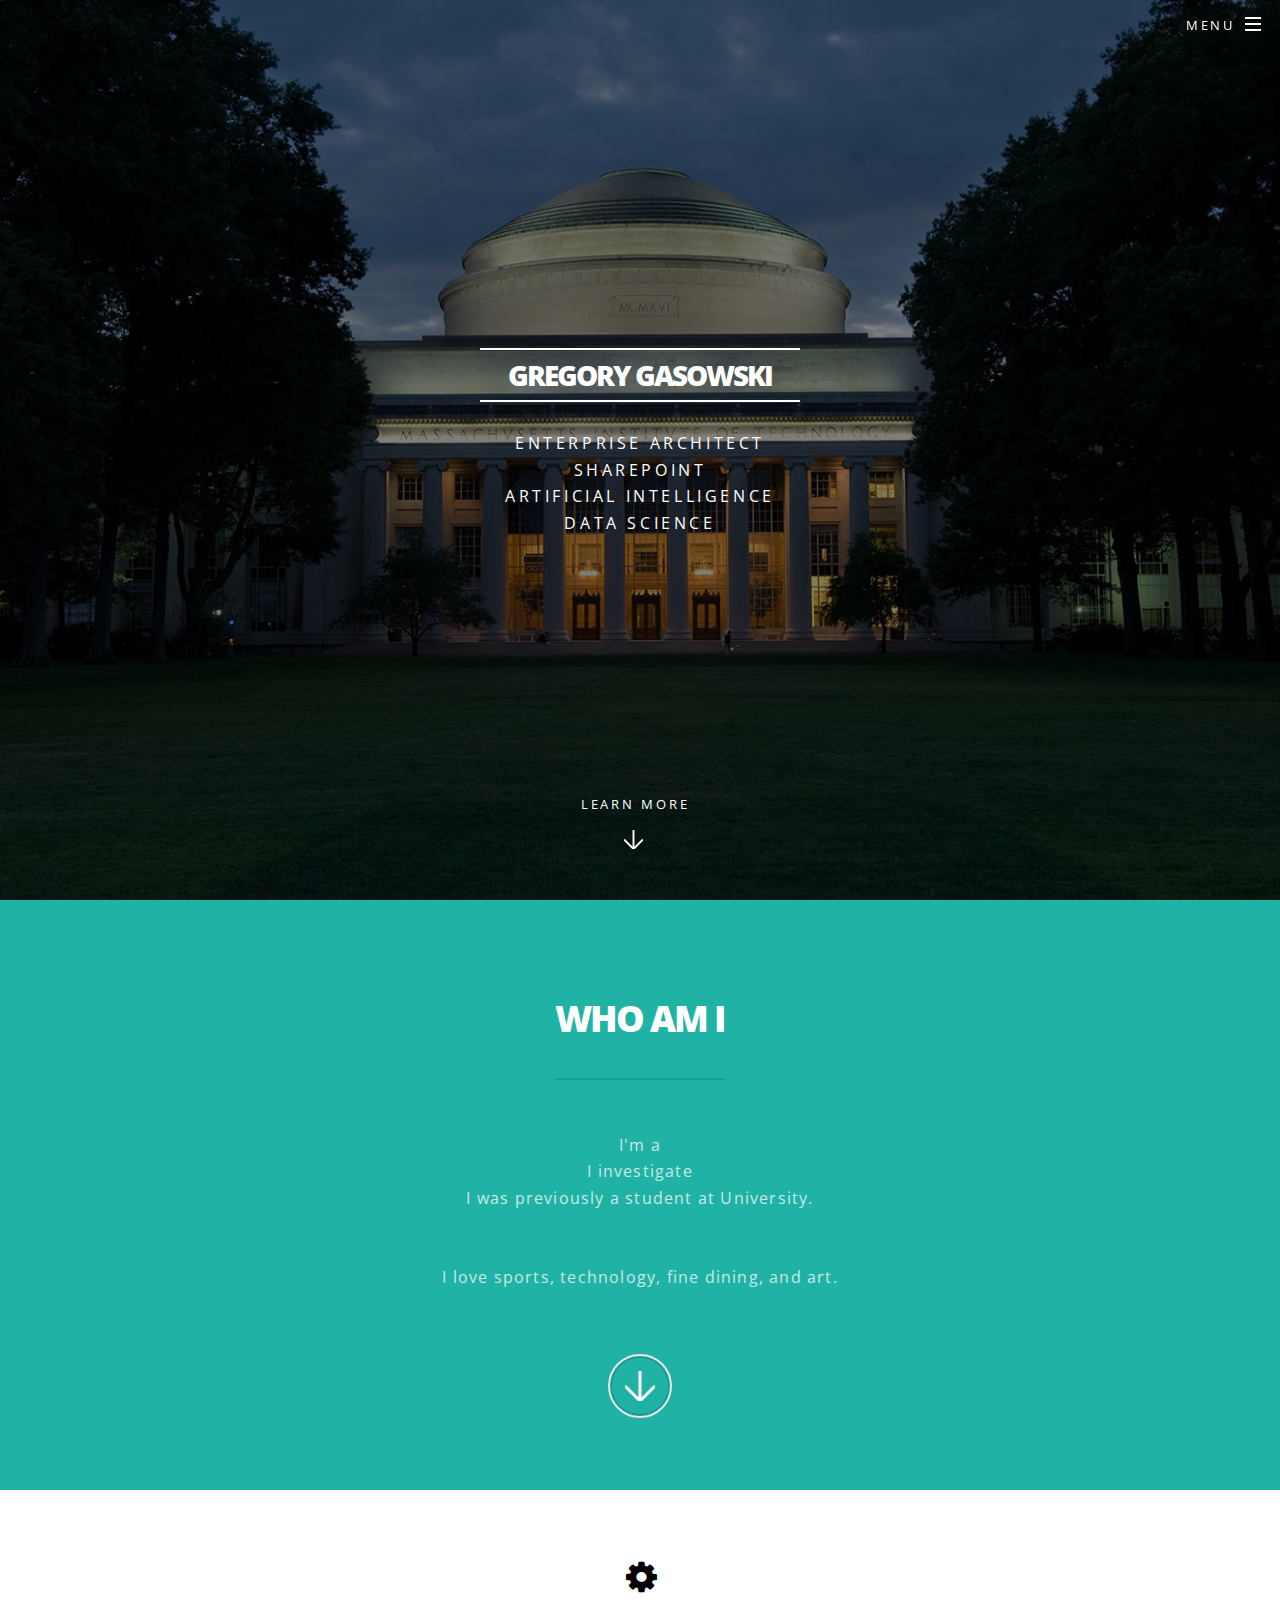
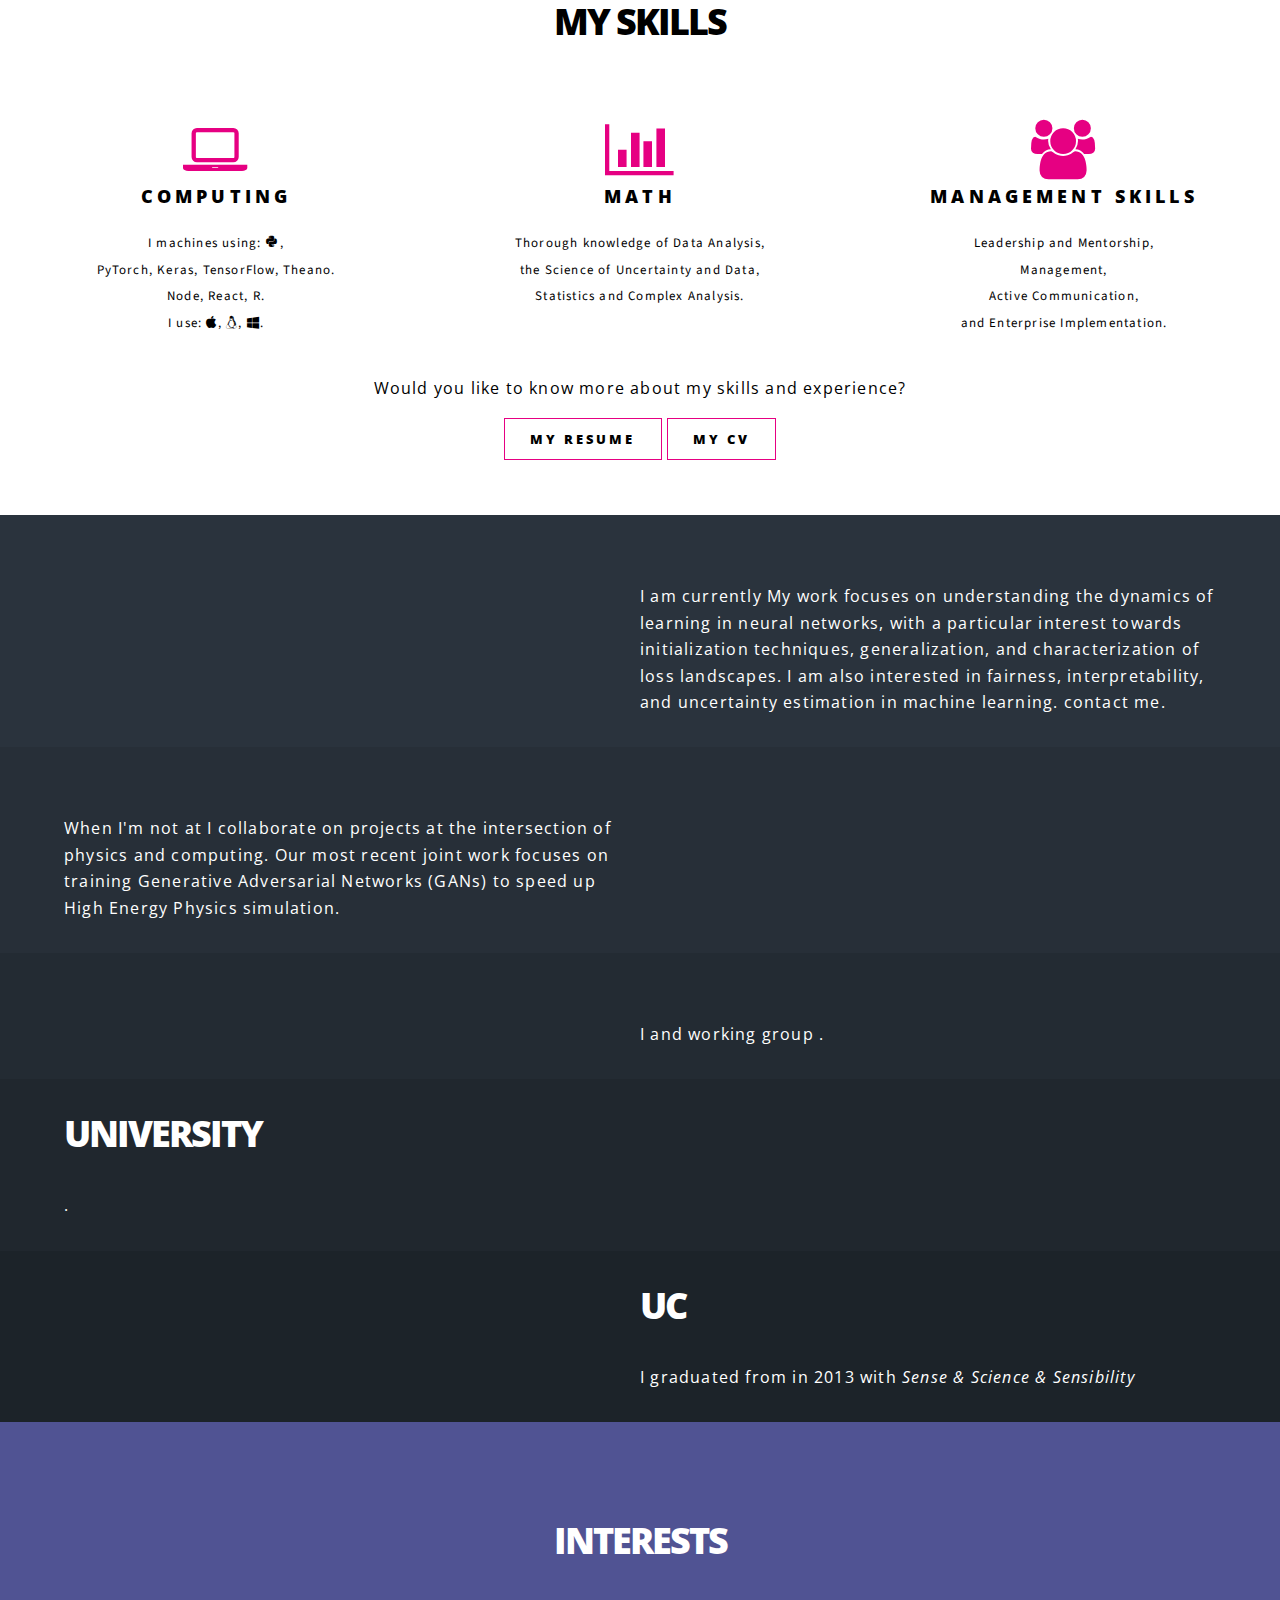
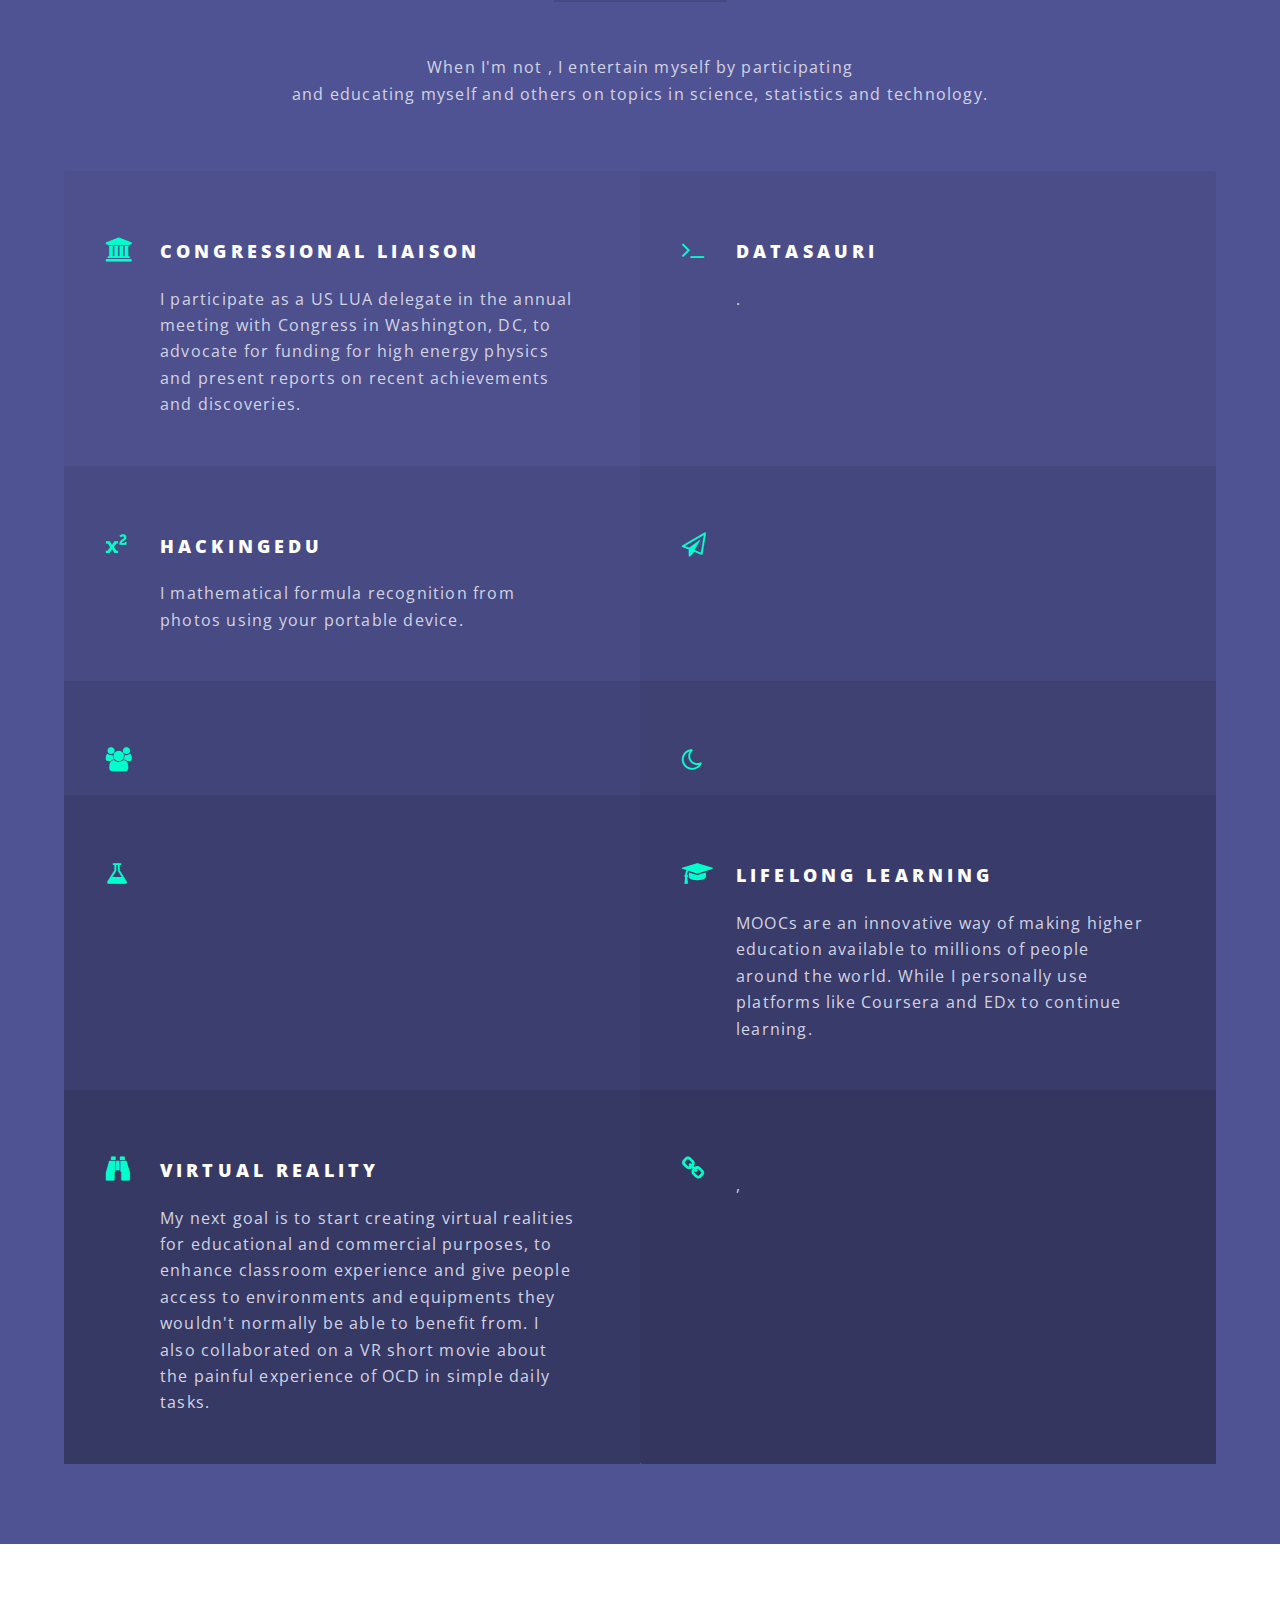
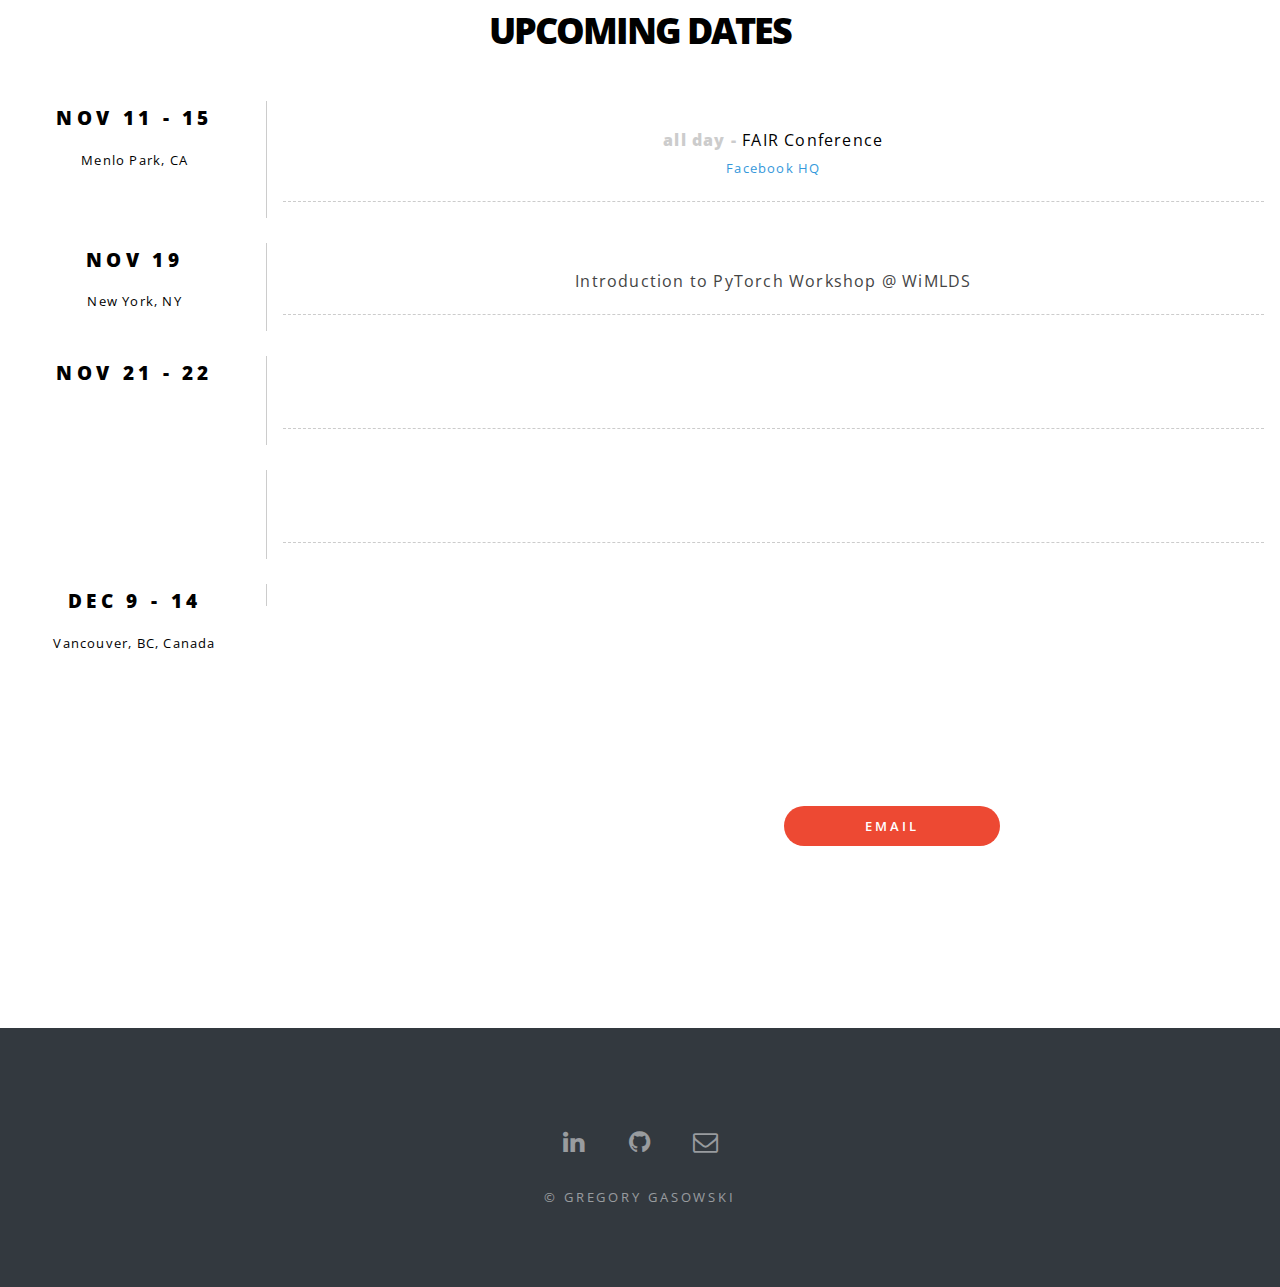
==== index.html @ 9e4e5ce9 "Main02" ====
<!DOCTYPE HTML>
<!--
	Spectral by Pixelarity
	pixelarity.com @pixelarity
	License: pixelarity.com/license
-->
<html>
	<head>
		<link rel="icon" href="">
		<title>Gregory Gasowski</title>
		<meta charset="utf-8" />
		<meta name="viewport" content="width=device-width, initial-scale=1" />
		<!--[if lte IE 8]><script src="assets/js/ie/html5shiv.js"></script><![endif]-->
		<link rel="stylesheet" href="assets/css/main.css" />
		<!-- <link rel="stylesheet" href="assets/fonts/font-mfizz.css"> -->
		<!--[if lte IE 8]><link rel="stylesheet" href="assets/css/ie8.css" /><![endif]-->
		<!--[if lte IE 9]><link rel="stylesheet" href="assets/css/ie9.css" /><![endif]-->
		<script type="text/x-mathjax-config">
            MathJax.Hub.Config({
                               tex2jax: {inlineMath: [['$','$'], ['\\(','\\)']]}
                               });
        </script>
        <script type="text/javascript"
  			src="https://cdn.mathjax.org/mathjax/latest/MathJax.js?config=TeX-AMS-MML_HTMLorMML">
		</script> 
		<script>
		  (function(i,s,o,g,r,a,m){i['GoogleAnalyticsObject']=r;i[r]=i[r]||function(){
		  (i[r].q=i[r].q||[]).push(arguments)},i[r].l=1*new Date();a=s.createElement(o),
		  m=s.getElementsByTagName(o)[0];a.async=1;a.src=g;m.parentNode.insertBefore(a,m)
		  })(window,document,'script','https://www.google-analytics.com/analytics.js','ga');

		  ga('create', 'UA-97381584-1', 'auto');
		  ga('send', 'pageview');

		</script>
		<script type='text/javascript' src='https://d1bxh8uas1mnw7.cloudfront.net/assets/embed.js'></script>

	</head>
	<body class="landing">

		<!-- Page Wrapper -->
			<div id="page-wrapper">

				<!-- Header -->
					<header id="header" class="alt">
						<h1><a href="index.html">Gregory Gasowski</a></h1>
						<nav id="nav">
							<ul>
								<li class="special">
									<a href="#menu" class="menuToggle"><span>Menu</span></a>
									<div id="menu">
										<ul>
											<li><a href="index.html">Home</a></li>
											<li><a href="#whoami">Who am I</a></li>
											<li><a href="#skills">Skills</a></li>
											<li><a href="#experience">Experience</a></li>
											<li><a href="./atlas_splash.html">SharePoint</a></li>
											<li><a href="./atlasML.html">Machine Learning</a></li>
											<li><a href="./sciencecomms.html">Media, Communication, Outreach</a></li>
											<li><a href="#interests">Interests</a></li>
											<li><a href="#dates">Upcoming Dates</a></li>
											<li><a href="#cta">Contacts</a></li>
											<!-- <li><a href="#">Sign Up</a></li> -->
											<!-- <li><a href="#">Log In</a></li> -->
										</ul>
									</div>
								</li>
							</ul>
						</nav>
					</header>

				<!-- Banner -->
					<section id="banner">
						<div class="inner">
							<h2>Gregory Gasowski</h2>
							<p>
								Enterprise Architect<br>
								SharePoint<br>
								Artificial Intelligence<br>
								Data Science
							</p>
							<!-- <ul class="actions">
								<li><a href="#" class="button special">Activate</a></li>
							</ul> -->
						</div>
						<a href="#whoami" class="more scrolly">Learn More</a>
					</section>

				<!-- One -->
					<section id="whoami" class="wrapper style1 special">
						<div class="inner">
							<header class="major">
								<h2>Who am I<br />
								</h2>
								<p>
									I'm a <br /> 
									I investigate <br /> 
									I was previously a  student at <font color="">University</font>.<br /> 
									<br /> 
									<!-- In my spare time, I teach myself new foreign languages and data visualization techniques. <br />
									I truly enjoy learning. <br /> -->
									 <br />
									I love sports, technology, fine dining, and art. 
								</p>
							</header>
							<footer>
								<a href="#skills" class="button style2 down more scrolly"></a>
							</footer>
						</div>
					</section>

					<!-- Skills -->
					<section id="skills" class="main style3 primary">
						<div class="content container">
			            <header>
			            	<h2>
			                	<i class="fa fa-cog fa-spin"></i><br />
			                	My skills
			                </h2>
			                <p>
			            </header>
			            <div class="row">
			                
			                <div class="4u">
			                    
			                    <section>
			                        <font size="20"><span style="color:#E60082" class="icon feature fa-laptop"></span></font>
			                        <header>
			                            <h3>Computing</h3>
			                        </header>
			                        <font size="2">
			                        	<p style="font-family: 'Source Sans Pro', sans-serif">
			                        		I machines using: <i class="icon-python"></i>,<br />
			                        		PyTorch, Keras, TensorFlow, Theano.<br />
			                        		<!--I sometimes program in: <i class="icon-cplusplus"></i>, <i class="icon-c"></i>,<br />-->
			                         		Node, React, R.<br />
			                        		I use: <i class="fa fa-apple"></i>, <i class="fa fa-linux"></i>, <i class=" fa fa-windows"></i>.<br />
			                       			<!-- I write in: $\LaTeX$ and HTML. -->
			                        	</p>
			                        </font>
			                    </section>
			                    
			                </div>
			                <div class="4u">
			                    
			                    <section>
			                        <font size="20"><span style="color:#E60082" class="icon feature fa-bar-chart"></span></font>
			                        <header>
			                            <h3>Math</h3>
			                        </header>
			                        <font size="2">
			                        	<p style="font-family: 'Source Sans Pro', sans-serif">
			                        		Thorough knowledge of Data Analysis, <br />
			                        	    the Science of Uncertainty and Data, <br />
			                        		Statistics and Complex Analysis. <br />
			                        		
			                        </p>
			                    </font>
			                    </section>
			                    
			                </div>
			                <div class="4u">
			                    
			                    <section>
			                        <font size="20"><span style="color:#E60082" class="icon feature fa-group"></span></font>
			                        <header>
			                            <h3>Management Skills</h3>
			                        </header>
			                        <font size="2">
			                        <p style="font-family: 'Source Sans Pro', sans-serif">
			                        Leadership and Mentorship, <br/>
									Management, <br/>
			                        Active Communication, <br />
			                         and Enterprise Implementation.
			                        </p>
			                    </font>
			                    </section>
			                    
			                </div>
			            </div>
			            </br>
			         
			            <p>Would you like to know more about my skills and experience?</p>
			            <!-- <ul class="buttons"> -->
			                <a href="./resume.pdf" class="button style3"><b>My Resume</b></a>
			                <a href="./.pdf" class="button style3"><b>My CV</b></a>
			            <!-- </ul> -->
			            </div>
			            <!-- <a href="#work" class="button style4 down anchored"></a> -->
			        </section>



			        <!-- Experience -->
			        <section id="experience" class="wrapper alt style2">
			        	<section class="spotlight">
			        		<div class="image"><img src="" alt="" /></div><div class="content">
			        		<h2><a href=""></a></h2>
			        			<p>I am currently   My work focuses on understanding the dynamics of learning in neural networks, with a particular interest towards initialization techniques, generalization, and characterization of loss landscapes. I am also interested in fairness, interpretability, and uncertainty estimation in machine learning. <a href="#cta">contact me</a>.</p>
			        		</div>
			        	</section>
			        	<section class="spotlight">
			        		<div class="image"><img src="" alt="" /></div><div class="content">
			        		<h2><a href="./atlas_splash.html"></a></h2>
			        			<p>When I'm not at  I collaborate  on projects at the intersection of physics and computing. Our most recent joint work focuses on training Generative Adversarial Networks (GANs) to speed up High Energy Physics simulation.</p>
			        		</div>
			        	</section>
			        	<section class="spotlight">
			        		<div class="image"><img src="images/" alt="" /></div><div class="content">
			        		<h2><a href="./atlas_splash.html"></a></h2>
			        			<p>I   and <a href=""> working group</a> .</p>
			        		</div>
			        	</section>
			        	<section class="spotlight">
			        		<div class="image"><img src="" alt="" /></div><div class="content">
			        		<h2><a href="./atlas_splash.html"> University</a></h2>
			        			<p>.</p>
			        		</div>
			        	</section>
			        	<section class="spotlight">
			        		<div class="image"><img src="images/" alt="" /></div><div class="content">
			        		<h2>UC </h2>
			        			<p>I graduated from  in 2013 with      <i>Sense &amp; Science &amp; Sensibility</i></p>
			        		</div>
			        	</section>
			        </section>

				<!-- Three -->
					<section id="interests" class="wrapper style3 special">
						<div class="inner">
							<header class="major">
								<h2>Interests</h2>
								<p>When I'm not , I entertain myself by participating  <br />and educating myself and others on topics in science, statistics and technology.</p>
							</header>
							<ul class="features">
								<li class="icon fa-bank">
									<h3>Congressional Liaison</h3>
									<p>I participate as a <a href="">US LUA</a> delegate in the annual meeting with Congress in Washington, DC, to advocate for funding for high energy physics and present reports on recent achievements and discoveries.</p>
								</li>
								<li class="icon fa-terminal">
									<h3>Datasauri</h3>
									<p>.</p>
								</li>
								<li class="icon fa-superscript">
									<h3>HackingEDU</h3>
									<p>I mathematical formula recognition from photos using your portable device.</p>
								</li>
								<li class="icon fa-paper-plane-o">
									<h3></h3>
									<p></p>
								</li>
								<li class="icon fa-group">
									<h3></h3>
									<p></p>
								</li>
								<li class="icon fa-moon-o">
									<h3></h3>
									<p></p>
								</li>
								<li class="icon fa-flask">
									<h3><a href=""></a></h3>
									<p></p>
								</li>
								<li class="icon fa-graduation-cap">
									<h3><a href="onlinelearning.html">Lifelong Learning</a></h3>
									<p>MOOCs are an innovative way of making higher education available to millions of people around the world. While I personally use platforms like <a href="https://www.coursera.org/">Coursera</a> and <a href="https://www.udacity.com/">EDx</a> to continue learning. </p>
								<li class="icon fa-binoculars">
									<h3>Virtual Reality</h3>
									<p>My next goal is to start creating virtual realities for educational and commercial purposes, to enhance classroom experience and give people access to environments and equipments they wouldn't normally be able to benefit from. I also collaborated on a VR short movie about the painful experience of OCD in simple daily tasks.</p>
								</li>
								<li class="icon fa-link">
									<h3></h3>
									<p>, <a href="""></p>
								</li>

							</ul>
						</div>
					</section>

					<!-- Upcoming Dates -->
					<section id="dates" class="main style3 primary">
						<!-- <div class="content container"> -->
			            <header>
			            	<h2>
			                	Upcoming Dates
			                </h2>
			            </header>

			            <li class="date">
		                    <h3>Nov 11 - 15</h3>
		                    <p>Menlo Park, CA</p>
		                </li>
		                <li class= "events">
		                    <ul class="events-detail">
		                        <li>
		                            <!-- <a href=""> -->
		                                <span class="event-time">all day - </span>
		                                <span class="event-name">FAIR Conference</span>
		                                <br />
		                                <span class="event-location">Facebook HQ</span>
		                            <!-- </a> -->
		                        </li>
		                    </ul>   
		                </li>

		                <li class="date">
		                    <h3>Nov 19</h3>
		                    <p>New York, NY</p>
		                </li>
		                <li class= "events">
		                    <ul class="events-detail">
		                        <li>
		                            <a href="" target="_blank">
		                                <span class="event-time"></span>
		                                <span class="event-name">Introduction to PyTorch Workshop @ WiMLDS</span>
		                                <br />
		                                <span class="event-location"</span>
		                            </a>
		                        </li>
		                    </ul>   
		                </li>

		                <li class="date">
		                    <h3>Nov 21 - 22</h3>
		                    <p></p>
		                </li>
		                <li class= "events">
		                    <ul class="events-detail">
		                        <li>
		                            <a href="" target="_blank">
		                                <span class="event-time"></span>
		                                <span class="event-name"></span>
		                                <br />
		                                <span class="event-location"></span>
		                            </a>
		                        </li>
		                    </ul>   
		                </li>

		                <li class="date">
		                    <h3></h3>
		                    <p></p>
		                </li>
		                <li class= "events">
		                    <ul class="events-detail">
		                        <li>
		                            <a href="">
		                                <span class="event-time"></span>
		                                <span class="event-name"></span>
		                                <br />
		                                <span class="event-location"></span>
		                            </a>
		                        </li>
		                    </ul>   
		                </li>

		                <li class="date">
		                    <h3>Dec 9 - 14</h3>
		                    <p>Vancouver, BC, Canada</p>
		                </li>
		                <li class= "events">
		                    <ul class="events-detail">
		                        <!--<li>
		                            <a href="https://neurips.cc">
		                                <span class="event-time">all day - </span>
		                                <span class="event-name">NeurIPS</span>
		                                <br />
		                                <span class="event-location">Vancouver Convention Centre</span>
		                            </a>
		                        </li>-->
		                    </ul>   
		                </li>
			                 
				        <!-- </div> -->
					</section>



				<!-- CTA -->
					<section id="cta" class="wrapper style4">
						<div class="inner">
							<header>
								<h2>Contact me</h2>
								<p>Feel free to contact me via email or follow me on social media using the links below. </p>
							</header>
							<ul class="actions vertical">
								<li><a href="mailto:gregory.gasowski@gmail.com" class="button fit special">Email</a></li>
								<!-- <li><a href="#" class="button fit">Learn More</a></li> -->
							</ul>
						</div>
					</section>




				<!-- Footer -->
					<footer id="footer">
						<ul class="icons">
							
							<li><a href="https://www.linkedin.com/in/gregorygasowski" class="icon fa-linkedin"><span class="label">LinkedIn</span></a></li>
							<li><a href="https://github.com/wavemx" class="icon fa-github"><span class="label">Github></span></a></li>
							<li><a href="mailto:gregory.gasowski@gmail.comu" class="icon fa-envelope-o"><span class="label">Email</span></a></li>
						</ul>
						<ul class="copyright">
							<li>&copy; Gregory Gasowski</li>
						</ul>
					</footer>

			</div>

		<!-- Scripts -->
			<script src="assets/js/jquery.min.js"></script>
			<script src="assets/js/jquery.scrollex.min.js"></script>
			<script src="assets/js/jquery.scrolly.min.js"></script>
			<script src="assets/js/skel.min.js"></script>
			<script src="assets/js/util.js"></script>
			<!--[if lte IE 8]><script src="assets/js/ie/respond.min.js"></script><![endif]-->
			<script src="assets/js/main.js"></script>

	</body>
</html>
---- assets/css/main.css ----
@import url(font-awesome.min.css);
@import url(font-mfizz.css);
@import url("https://fonts.googleapis.com/css?family=Open+Sans:400,400italic,600,600italic,800,800italic");
@charset 'UTF-8';
@import url('https://fonts.googleapis.com/css?family=Source+Sans+Pro:300,900');
/*
	Spectral by Pixelarity
	pixelarity.com @pixelarity
	License: pixelarity.com/license
*/

/* Reset */

	html, body, div, span, applet, object, iframe, h1, h2, h3, h4, h5, h6, p, blockquote, pre, a, abbr, acronym, address, big, cite, code, del, dfn, em, img, ins, kbd, q, s, samp, small, strike, strong, sub, sup, tt, var, b, u, i, center, dl, dt, dd, ol, ul, li, fieldset, form, label, legend, table, caption, tbody, tfoot, thead, tr, th, td, article, aside, canvas, details, embed, figure, figcaption, footer, header, hgroup, menu, nav, output, ruby, section, summary, time, mark, audio, video {
		margin: 0;
		padding: 0;
		border: 0;
		font-size: 100%;
		font: inherit;
		vertical-align: baseline;
	}

	article, aside, details, figcaption, figure, footer, header, hgroup, menu, nav, section {
		display: block;
	}

	body {
		line-height: 1;
	}

	ol, ul, li{
		list-style: none;
	}

	blockquote, q {
		quotes: none;
	}

	blockquote:before, blockquote:after, q:before, q:after {
		content: '';
		content: none;
	}

	table {
		border-collapse: collapse;
		border-spacing: 0;
	}

	body {
		-webkit-text-size-adjust: none;
	}

/* Box Model */

	*, *:before, *:after {
		-moz-box-sizing: border-box;
		-webkit-box-sizing: border-box;
		box-sizing: border-box;
	}

/* Grid */

	.row {
		border-bottom: solid 1px transparent;
		-moz-box-sizing: border-box;
		-webkit-box-sizing: border-box;
		box-sizing: border-box;
	}

	.row > * {
		float: left;
		-moz-box-sizing: border-box;
		-webkit-box-sizing: border-box;
		box-sizing: border-box;
	}

	.row:after, .row:before {
		content: '';
		display: block;
		clear: both;
		height: 0;
	}

	.row.uniform > * > :first-child {
		margin-top: 0;
	}

	.row.uniform > * > :last-child {
		margin-bottom: 0;
	}

	.row.\30 \25 > * {
		padding: 0 0 0 0em;
	}

	.row.\30 \25 {
		margin: 0 0 -1px 0em;
	}

	.row.uniform.\30 \25 > * {
		padding: 0em 0 0 0em;
	}

	.row.uniform.\30 \25 {
		margin: 0em 0 -1px 0em;
	}

	.row > * {
		padding: 0 0 0 1.5em;
	}

	.row {
		margin: 0 0 -1px -1.5em;
	}

	.row.uniform > * {
		padding: 1.5em 0 0 1.5em;
	}

	.row.uniform {
		margin: -1.5em 0 -1px -1.5em;
	}

	.row.\32 00\25 > * {
		padding: 0 0 0 3em;
	}

	.row.\32 00\25 {
		margin: 0 0 -1px -3em;
	}

	.row.uniform.\32 00\25 > * {
		padding: 3em 0 0 3em;
	}

	.row.uniform.\32 00\25 {
		margin: -3em 0 -1px -3em;
	}

	.row.\31 50\25 > * {
		padding: 0 0 0 2.25em;
	}

	.row.\31 50\25 {
		margin: 0 0 -1px -2.25em;
	}

	.row.uniform.\31 50\25 > * {
		padding: 2.25em 0 0 2.25em;
	}

	.row.uniform.\31 50\25 {
		margin: -2.25em 0 -1px -2.25em;
	}

	.row.\35 0\25 > * {
		padding: 0 0 0 0.75em;
	}

	.row.\35 0\25 {
		margin: 0 0 -1px -0.75em;
	}

	.row.uniform.\35 0\25 > * {
		padding: 0.75em 0 0 0.75em;
	}

	.row.uniform.\35 0\25 {
		margin: -0.75em 0 -1px -0.75em;
	}

	.row.\32 5\25 > * {
		padding: 0 0 0 0.375em;
	}

	.row.\32 5\25 {
		margin: 0 0 -1px -0.375em;
	}

	.row.uniform.\32 5\25 > * {
		padding: 0.375em 0 0 0.375em;
	}

	.row.uniform.\32 5\25 {
		margin: -0.375em 0 -1px -0.375em;
	}

	.\31 2u, .\31 2u\24 {
		width: 100%;
		clear: none;
		margin-left: 0;
	}

	.\31 1u, .\31 1u\24 {
		width: 91.6666666667%;
		clear: none;
		margin-left: 0;
	}

	.\31 0u, .\31 0u\24 {
		width: 83.3333333333%;
		clear: none;
		margin-left: 0;
	}

	.\39 u, .\39 u\24 {
		width: 75%;
		clear: none;
		margin-left: 0;
	}

	.\38 u, .\38 u\24 {
		width: 66.6666666667%;
		clear: none;
		margin-left: 0;
	}

	.\37 u, .\37 u\24 {
		width: 58.3333333333%;
		clear: none;
		margin-left: 0;
	}

	.\36 u, .\36 u\24 {
		width: 50%;
		clear: none;
		margin-left: 0;
	}

	.\35 u, .\35 u\24 {
		width: 41.6666666667%;
		clear: none;
		margin-left: 0;
	}

	.\34 u, .\34 u\24 {
		width: 33.3333333333%;
		clear: none;
		margin-left: 0;
	}

	.\33 u, .\33 u\24 {
		width: 25%;
		clear: none;
		margin-left: 0;
	}

	.\32 u, .\32 u\24 {
		width: 16.6666666667%;
		clear: none;
		margin-left: 0;
	}

	.\31 u, .\31 u\24 {
		width: 8.3333333333%;
		clear: none;
		margin-left: 0;
	}

	.\31 2u\24 + *,
	.\31 1u\24 + *,
	.\31 0u\24 + *,
	.\39 u\24 + *,
	.\38 u\24 + *,
	.\37 u\24 + *,
	.\36 u\24 + *,
	.\35 u\24 + *,
	.\34 u\24 + *,
	.\33 u\24 + *,
	.\32 u\24 + *,
	.\31 u\24 + * {
		clear: left;
	}

	.\-11u {
		margin-left: 91.66667%;
	}

	.\-10u {
		margin-left: 83.33333%;
	}

	.\-9u {
		margin-left: 75%;
	}

	.\-8u {
		margin-left: 66.66667%;
	}

	.\-7u {
		margin-left: 58.33333%;
	}

	.\-6u {
		margin-left: 50%;
	}

	.\-5u {
		margin-left: 41.66667%;
	}

	.\-4u {
		margin-left: 33.33333%;
	}

	.\-3u {
		margin-left: 25%;
	}

	.\-2u {
		margin-left: 16.66667%;
	}

	.\-1u {
		margin-left: 8.33333%;
	}

	@media screen and (max-width: 1680px) {

		.row > * {
			padding: 0 0 0 1.5em;
		}

		.row {
			margin: 0 0 -1px -1.5em;
		}

		.row.uniform > * {
			padding: 1.5em 0 0 1.5em;
		}

		.row.uniform {
			margin: -1.5em 0 -1px -1.5em;
		}

		.row.\32 00\25 > * {
			padding: 0 0 0 3em;
		}

		.row.\32 00\25 {
			margin: 0 0 -1px -3em;
		}

		.row.uniform.\32 00\25 > * {
			padding: 3em 0 0 3em;
		}

		.row.uniform.\32 00\25 {
			margin: -3em 0 -1px -3em;
		}

		.row.\31 50\25 > * {
			padding: 0 0 0 2.25em;
		}

		.row.\31 50\25 {
			margin: 0 0 -1px -2.25em;
		}

		.row.uniform.\31 50\25 > * {
			padding: 2.25em 0 0 2.25em;
		}

		.row.uniform.\31 50\25 {
			margin: -2.25em 0 -1px -2.25em;
		}

		.row.\35 0\25 > * {
			padding: 0 0 0 0.75em;
		}

		.row.\35 0\25 {
			margin: 0 0 -1px -0.75em;
		}

		.row.uniform.\35 0\25 > * {
			padding: 0.75em 0 0 0.75em;
		}

		.row.uniform.\35 0\25 {
			margin: -0.75em 0 -1px -0.75em;
		}

		.row.\32 5\25 > * {
			padding: 0 0 0 0.375em;
		}

		.row.\32 5\25 {
			margin: 0 0 -1px -0.375em;
		}

		.row.uniform.\32 5\25 > * {
			padding: 0.375em 0 0 0.375em;
		}

		.row.uniform.\32 5\25 {
			margin: -0.375em 0 -1px -0.375em;
		}

		.\31 2u\28xlarge\29, .\31 2u\24\28xlarge\29 {
			width: 100%;
			clear: none;
			margin-left: 0;
		}

		.\31 1u\28xlarge\29, .\31 1u\24\28xlarge\29 {
			width: 91.6666666667%;
			clear: none;
			margin-left: 0;
		}

		.\31 0u\28xlarge\29, .\31 0u\24\28xlarge\29 {
			width: 83.3333333333%;
			clear: none;
			margin-left: 0;
		}

		.\39 u\28xlarge\29, .\39 u\24\28xlarge\29 {
			width: 75%;
			clear: none;
			margin-left: 0;
		}

		.\38 u\28xlarge\29, .\38 u\24\28xlarge\29 {
			width: 66.6666666667%;
			clear: none;
			margin-left: 0;
		}

		.\37 u\28xlarge\29, .\37 u\24\28xlarge\29 {
			width: 58.3333333333%;
			clear: none;
			margin-left: 0;
		}

		.\36 u\28xlarge\29, .\36 u\24\28xlarge\29 {
			width: 50%;
			clear: none;
			margin-left: 0;
		}

		.\35 u\28xlarge\29, .\35 u\24\28xlarge\29 {
			width: 41.6666666667%;
			clear: none;
			margin-left: 0;
		}

		.\34 u\28xlarge\29, .\34 u\24\28xlarge\29 {
			width: 33.3333333333%;
			clear: none;
			margin-left: 0;
		}

		.\33 u\28xlarge\29, .\33 u\24\28xlarge\29 {
			width: 25%;
			clear: none;
			margin-left: 0;
		}

		.\32 u\28xlarge\29, .\32 u\24\28xlarge\29 {
			width: 16.6666666667%;
			clear: none;
			margin-left: 0;
		}

		.\31 u\28xlarge\29, .\31 u\24\28xlarge\29 {
			width: 8.3333333333%;
			clear: none;
			margin-left: 0;
		}

		.\31 2u\24\28xlarge\29 + *,
		.\31 1u\24\28xlarge\29 + *,
		.\31 0u\24\28xlarge\29 + *,
		.\39 u\24\28xlarge\29 + *,
		.\38 u\24\28xlarge\29 + *,
		.\37 u\24\28xlarge\29 + *,
		.\36 u\24\28xlarge\29 + *,
		.\35 u\24\28xlarge\29 + *,
		.\34 u\24\28xlarge\29 + *,
		.\33 u\24\28xlarge\29 + *,
		.\32 u\24\28xlarge\29 + *,
		.\31 u\24\28xlarge\29 + * {
			clear: left;
		}

		.\-11u\28xlarge\29 {
			margin-left: 91.66667%;
		}

		.\-10u\28xlarge\29 {
			margin-left: 83.33333%;
		}

		.\-9u\28xlarge\29 {
			margin-left: 75%;
		}

		.\-8u\28xlarge\29 {
			margin-left: 66.66667%;
		}

		.\-7u\28xlarge\29 {
			margin-left: 58.33333%;
		}

		.\-6u\28xlarge\29 {
			margin-left: 50%;
		}

		.\-5u\28xlarge\29 {
			margin-left: 41.66667%;
		}

		.\-4u\28xlarge\29 {
			margin-left: 33.33333%;
		}

		.\-3u\28xlarge\29 {
			margin-left: 25%;
		}

		.\-2u\28xlarge\29 {
			margin-left: 16.66667%;
		}

		.\-1u\28xlarge\29 {
			margin-left: 8.33333%;
		}

	}

	@media screen and (max-width: 1280px) {

		.row > * {
			padding: 0 0 0 1.5em;
		}

		.row {
			margin: 0 0 -1px -1.5em;
		}

		.row.uniform > * {
			padding: 1.5em 0 0 1.5em;
		}

		.row.uniform {
			margin: -1.5em 0 -1px -1.5em;
		}

		.row.\32 00\25 > * {
			padding: 0 0 0 3em;
		}

		.row.\32 00\25 {
			margin: 0 0 -1px -3em;
		}

		.row.uniform.\32 00\25 > * {
			padding: 3em 0 0 3em;
		}

		.row.uniform.\32 00\25 {
			margin: -3em 0 -1px -3em;
		}

		.row.\31 50\25 > * {
			padding: 0 0 0 2.25em;
		}

		.row.\31 50\25 {
			margin: 0 0 -1px -2.25em;
		}

		.row.uniform.\31 50\25 > * {
			padding: 2.25em 0 0 2.25em;
		}

		.row.uniform.\31 50\25 {
			margin: -2.25em 0 -1px -2.25em;
		}

		.row.\35 0\25 > * {
			padding: 0 0 0 0.75em;
		}

		.row.\35 0\25 {
			margin: 0 0 -1px -0.75em;
		}

		.row.uniform.\35 0\25 > * {
			padding: 0.75em 0 0 0.75em;
		}

		.row.uniform.\35 0\25 {
			margin: -0.75em 0 -1px -0.75em;
		}

		.row.\32 5\25 > * {
			padding: 0 0 0 0.375em;
		}

		.row.\32 5\25 {
			margin: 0 0 -1px -0.375em;
		}

		.row.uniform.\32 5\25 > * {
			padding: 0.375em 0 0 0.375em;
		}

		.row.uniform.\32 5\25 {
			margin: -0.375em 0 -1px -0.375em;
		}

		.\31 2u\28large\29, .\31 2u\24\28large\29 {
			width: 100%;
			clear: none;
			margin-left: 0;
		}

		.\31 1u\28large\29, .\31 1u\24\28large\29 {
			width: 91.6666666667%;
			clear: none;
			margin-left: 0;
		}

		.\31 0u\28large\29, .\31 0u\24\28large\29 {
			width: 83.3333333333%;
			clear: none;
			margin-left: 0;
		}

		.\39 u\28large\29, .\39 u\24\28large\29 {
			width: 75%;
			clear: none;
			margin-left: 0;
		}

		.\38 u\28large\29, .\38 u\24\28large\29 {
			width: 66.6666666667%;
			clear: none;
			margin-left: 0;
		}

		.\37 u\28large\29, .\37 u\24\28large\29 {
			width: 58.3333333333%;
			clear: none;
			margin-left: 0;
		}

		.\36 u\28large\29, .\36 u\24\28large\29 {
			width: 50%;
			clear: none;
			margin-left: 0;
		}

		.\35 u\28large\29, .\35 u\24\28large\29 {
			width: 41.6666666667%;
			clear: none;
			margin-left: 0;
		}

		.\34 u\28large\29, .\34 u\24\28large\29 {
			width: 33.3333333333%;
			clear: none;
			margin-left: 0;
		}

		.\33 u\28large\29, .\33 u\24\28large\29 {
			width: 25%;
			clear: none;
			margin-left: 0;
		}

		.\32 u\28large\29, .\32 u\24\28large\29 {
			width: 16.6666666667%;
			clear: none;
			margin-left: 0;
		}

		.\31 u\28large\29, .\31 u\24\28large\29 {
			width: 8.3333333333%;
			clear: none;
			margin-left: 0;
		}

		.\31 2u\24\28large\29 + *,
		.\31 1u\24\28large\29 + *,
		.\31 0u\24\28large\29 + *,
		.\39 u\24\28large\29 + *,
		.\38 u\24\28large\29 + *,
		.\37 u\24\28large\29 + *,
		.\36 u\24\28large\29 + *,
		.\35 u\24\28large\29 + *,
		.\34 u\24\28large\29 + *,
		.\33 u\24\28large\29 + *,
		.\32 u\24\28large\29 + *,
		.\31 u\24\28large\29 + * {
			clear: left;
		}

		.\-11u\28large\29 {
			margin-left: 91.66667%;
		}

		.\-10u\28large\29 {
			margin-left: 83.33333%;
		}

		.\-9u\28large\29 {
			margin-left: 75%;
		}

		.\-8u\28large\29 {
			margin-left: 66.66667%;
		}

		.\-7u\28large\29 {
			margin-left: 58.33333%;
		}

		.\-6u\28large\29 {
			margin-left: 50%;
		}

		.\-5u\28large\29 {
			margin-left: 41.66667%;
		}

		.\-4u\28large\29 {
			margin-left: 33.33333%;
		}

		.\-3u\28large\29 {
			margin-left: 25%;
		}

		.\-2u\28large\29 {
			margin-left: 16.66667%;
		}

		.\-1u\28large\29 {
			margin-left: 8.33333%;
		}

	}

	@media screen and (max-width: 980px) {

		.row > * {
			padding: 0 0 0 1.5em;
		}

		.row {
			margin: 0 0 -1px -1.5em;
		}

		.row.uniform > * {
			padding: 1.5em 0 0 1.5em;
		}

		.row.uniform {
			margin: -1.5em 0 -1px -1.5em;
		}

		.row.\32 00\25 > * {
			padding: 0 0 0 3em;
		}

		.row.\32 00\25 {
			margin: 0 0 -1px -3em;
		}

		.row.uniform.\32 00\25 > * {
			padding: 3em 0 0 3em;
		}

		.row.uniform.\32 00\25 {
			margin: -3em 0 -1px -3em;
		}

		.row.\31 50\25 > * {
			padding: 0 0 0 2.25em;
		}

		.row.\31 50\25 {
			margin: 0 0 -1px -2.25em;
		}

		.row.uniform.\31 50\25 > * {
			padding: 2.25em 0 0 2.25em;
		}

		.row.uniform.\31 50\25 {
			margin: -2.25em 0 -1px -2.25em;
		}

		.row.\35 0\25 > * {
			padding: 0 0 0 0.75em;
		}

		.row.\35 0\25 {
			margin: 0 0 -1px -0.75em;
		}

		.row.uniform.\35 0\25 > * {
			padding: 0.75em 0 0 0.75em;
		}

		.row.uniform.\35 0\25 {
			margin: -0.75em 0 -1px -0.75em;
		}

		.row.\32 5\25 > * {
			padding: 0 0 0 0.375em;
		}

		.row.\32 5\25 {
			margin: 0 0 -1px -0.375em;
		}

		.row.uniform.\32 5\25 > * {
			padding: 0.375em 0 0 0.375em;
		}

		.row.uniform.\32 5\25 {
			margin: -0.375em 0 -1px -0.375em;
		}

		.\31 2u\28medium\29, .\31 2u\24\28medium\29 {
			width: 100%;
			clear: none;
			margin-left: 0;
		}

		.\31 1u\28medium\29, .\31 1u\24\28medium\29 {
			width: 91.6666666667%;
			clear: none;
			margin-left: 0;
		}

		.\31 0u\28medium\29, .\31 0u\24\28medium\29 {
			width: 83.3333333333%;
			clear: none;
			margin-left: 0;
		}

		.\39 u\28medium\29, .\39 u\24\28medium\29 {
			width: 75%;
			clear: none;
			margin-left: 0;
		}

		.\38 u\28medium\29, .\38 u\24\28medium\29 {
			width: 66.6666666667%;
			clear: none;
			margin-left: 0;
		}

		.\37 u\28medium\29, .\37 u\24\28medium\29 {
			width: 58.3333333333%;
			clear: none;
			margin-left: 0;
		}

		.\36 u\28medium\29, .\36 u\24\28medium\29 {
			width: 50%;
			clear: none;
			margin-left: 0;
		}

		.\35 u\28medium\29, .\35 u\24\28medium\29 {
			width: 41.6666666667%;
			clear: none;
			margin-left: 0;
		}

		.\34 u\28medium\29, .\34 u\24\28medium\29 {
			width: 33.3333333333%;
			clear: none;
			margin-left: 0;
		}

		.\33 u\28medium\29, .\33 u\24\28medium\29 {
			width: 25%;
			clear: none;
			margin-left: 0;
		}

		.\32 u\28medium\29, .\32 u\24\28medium\29 {
			width: 16.6666666667%;
			clear: none;
			margin-left: 0;
		}

		.\31 u\28medium\29, .\31 u\24\28medium\29 {
			width: 8.3333333333%;
			clear: none;
			margin-left: 0;
		}

		.\31 2u\24\28medium\29 + *,
		.\31 1u\24\28medium\29 + *,
		.\31 0u\24\28medium\29 + *,
		.\39 u\24\28medium\29 + *,
		.\38 u\24\28medium\29 + *,
		.\37 u\24\28medium\29 + *,
		.\36 u\24\28medium\29 + *,
		.\35 u\24\28medium\29 + *,
		.\34 u\24\28medium\29 + *,
		.\33 u\24\28medium\29 + *,
		.\32 u\24\28medium\29 + *,
		.\31 u\24\28medium\29 + * {
			clear: left;
		}

		.\-11u\28medium\29 {
			margin-left: 91.66667%;
		}

		.\-10u\28medium\29 {
			margin-left: 83.33333%;
		}

		.\-9u\28medium\29 {
			margin-left: 75%;
		}

		.\-8u\28medium\29 {
			margin-left: 66.66667%;
		}

		.\-7u\28medium\29 {
			margin-left: 58.33333%;
		}

		.\-6u\28medium\29 {
			margin-left: 50%;
		}

		.\-5u\28medium\29 {
			margin-left: 41.66667%;
		}

		.\-4u\28medium\29 {
			margin-left: 33.33333%;
		}

		.\-3u\28medium\29 {
			margin-left: 25%;
		}

		.\-2u\28medium\29 {
			margin-left: 16.66667%;
		}

		.\-1u\28medium\29 {
			margin-left: 8.33333%;
		}

	}

	@media screen and (max-width: 736px) {

		.row > * {
			padding: 0 0 0 1.5em;
		}

		.row {
			margin: 0 0 -1px -1.5em;
		}

		.row.uniform > * {
			padding: 1.5em 0 0 1.5em;
		}

		.row.uniform {
			margin: -1.5em 0 -1px -1.5em;
		}

		.row.\32 00\25 > * {
			padding: 0 0 0 3em;
		}

		.row.\32 00\25 {
			margin: 0 0 -1px -3em;
		}

		.row.uniform.\32 00\25 > * {
			padding: 3em 0 0 3em;
		}

		.row.uniform.\32 00\25 {
			margin: -3em 0 -1px -3em;
		}

		.row.\31 50\25 > * {
			padding: 0 0 0 2.25em;
		}

		.row.\31 50\25 {
			margin: 0 0 -1px -2.25em;
		}

		.row.uniform.\31 50\25 > * {
			padding: 2.25em 0 0 2.25em;
		}

		.row.uniform.\31 50\25 {
			margin: -2.25em 0 -1px -2.25em;
		}

		.row.\35 0\25 > * {
			padding: 0 0 0 0.75em;
		}

		.row.\35 0\25 {
			margin: 0 0 -1px -0.75em;
		}

		.row.uniform.\35 0\25 > * {
			padding: 0.75em 0 0 0.75em;
		}

		.row.uniform.\35 0\25 {
			margin: -0.75em 0 -1px -0.75em;
		}

		.row.\32 5\25 > * {
			padding: 0 0 0 0.375em;
		}

		.row.\32 5\25 {
			margin: 0 0 -1px -0.375em;
		}

		.row.uniform.\32 5\25 > * {
			padding: 0.375em 0 0 0.375em;
		}

		.row.uniform.\32 5\25 {
			margin: -0.375em 0 -1px -0.375em;
		}

		.\31 2u\28small\29, .\31 2u\24\28small\29 {
			width: 100%;
			clear: none;
			margin-left: 0;
		}

		.\31 1u\28small\29, .\31 1u\24\28small\29 {
			width: 91.6666666667%;
			clear: none;
			margin-left: 0;
		}

		.\31 0u\28small\29, .\31 0u\24\28small\29 {
			width: 83.3333333333%;
			clear: none;
			margin-left: 0;
		}

		.\39 u\28small\29, .\39 u\24\28small\29 {
			width: 75%;
			clear: none;
			margin-left: 0;
		}

		.\38 u\28small\29, .\38 u\24\28small\29 {
			width: 66.6666666667%;
			clear: none;
			margin-left: 0;
		}

		.\37 u\28small\29, .\37 u\24\28small\29 {
			width: 58.3333333333%;
			clear: none;
			margin-left: 0;
		}

		.\36 u\28small\29, .\36 u\24\28small\29 {
			width: 50%;
			clear: none;
			margin-left: 0;
		}

		.\35 u\28small\29, .\35 u\24\28small\29 {
			width: 41.6666666667%;
			clear: none;
			margin-left: 0;
		}

		.\34 u\28small\29, .\34 u\24\28small\29 {
			width: 33.3333333333%;
			clear: none;
			margin-left: 0;
		}

		.\33 u\28small\29, .\33 u\24\28small\29 {
			width: 25%;
			clear: none;
			margin-left: 0;
		}

		.\32 u\28small\29, .\32 u\24\28small\29 {
			width: 16.6666666667%;
			clear: none;
			margin-left: 0;
		}

		.\31 u\28small\29, .\31 u\24\28small\29 {
			width: 8.3333333333%;
			clear: none;
			margin-left: 0;
		}

		.\31 2u\24\28small\29 + *,
		.\31 1u\24\28small\29 + *,
		.\31 0u\24\28small\29 + *,
		.\39 u\24\28small\29 + *,
		.\38 u\24\28small\29 + *,
		.\37 u\24\28small\29 + *,
		.\36 u\24\28small\29 + *,
		.\35 u\24\28small\29 + *,
		.\34 u\24\28small\29 + *,
		.\33 u\24\28small\29 + *,
		.\32 u\24\28small\29 + *,
		.\31 u\24\28small\29 + * {
			clear: left;
		}

		.\-11u\28small\29 {
			margin-left: 91.66667%;
		}

		.\-10u\28small\29 {
			margin-left: 83.33333%;
		}

		.\-9u\28small\29 {
			margin-left: 75%;
		}

		.\-8u\28small\29 {
			margin-left: 66.66667%;
		}

		.\-7u\28small\29 {
			margin-left: 58.33333%;
		}

		.\-6u\28small\29 {
			margin-left: 50%;
		}

		.\-5u\28small\29 {
			margin-left: 41.66667%;
		}

		.\-4u\28small\29 {
			margin-left: 33.33333%;
		}

		.\-3u\28small\29 {
			margin-left: 25%;
		}

		.\-2u\28small\29 {
			margin-left: 16.66667%;
		}

		.\-1u\28small\29 {
			margin-left: 8.33333%;
		}

	}

	@media screen and (max-width: 480px) {

		.row > * {
			padding: 0 0 0 1.5em;
		}

		.row {
			margin: 0 0 -1px -1.5em;
		}

		.row.uniform > * {
			padding: 1.5em 0 0 1.5em;
		}

		.row.uniform {
			margin: -1.5em 0 -1px -1.5em;
		}

		.row.\32 00\25 > * {
			padding: 0 0 0 3em;
		}

		.row.\32 00\25 {
			margin: 0 0 -1px -3em;
		}

		.row.uniform.\32 00\25 > * {
			padding: 3em 0 0 3em;
		}

		.row.uniform.\32 00\25 {
			margin: -3em 0 -1px -3em;
		}

		.row.\31 50\25 > * {
			padding: 0 0 0 2.25em;
		}

		.row.\31 50\25 {
			margin: 0 0 -1px -2.25em;
		}

		.row.uniform.\31 50\25 > * {
			padding: 2.25em 0 0 2.25em;
		}

		.row.uniform.\31 50\25 {
			margin: -2.25em 0 -1px -2.25em;
		}

		.row.\35 0\25 > * {
			padding: 0 0 0 0.75em;
		}

		.row.\35 0\25 {
			margin: 0 0 -1px -0.75em;
		}

		.row.uniform.\35 0\25 > * {
			padding: 0.75em 0 0 0.75em;
		}

		.row.uniform.\35 0\25 {
			margin: -0.75em 0 -1px -0.75em;
		}

		.row.\32 5\25 > * {
			padding: 0 0 0 0.375em;
		}

		.row.\32 5\25 {
			margin: 0 0 -1px -0.375em;
		}

		.row.uniform.\32 5\25 > * {
			padding: 0.375em 0 0 0.375em;
		}

		.row.uniform.\32 5\25 {
			margin: -0.375em 0 -1px -0.375em;
		}

		.\31 2u\28xsmall\29, .\31 2u\24\28xsmall\29 {
			width: 100%;
			clear: none;
			margin-left: 0;
		}

		.\31 1u\28xsmall\29, .\31 1u\24\28xsmall\29 {
			width: 91.6666666667%;
			clear: none;
			margin-left: 0;
		}

		.\31 0u\28xsmall\29, .\31 0u\24\28xsmall\29 {
			width: 83.3333333333%;
			clear: none;
			margin-left: 0;
		}

		.\39 u\28xsmall\29, .\39 u\24\28xsmall\29 {
			width: 75%;
			clear: none;
			margin-left: 0;
		}

		.\38 u\28xsmall\29, .\38 u\24\28xsmall\29 {
			width: 66.6666666667%;
			clear: none;
			margin-left: 0;
		}

		.\37 u\28xsmall\29, .\37 u\24\28xsmall\29 {
			width: 58.3333333333%;
			clear: none;
			margin-left: 0;
		}

		.\36 u\28xsmall\29, .\36 u\24\28xsmall\29 {
			width: 50%;
			clear: none;
			margin-left: 0;
		}

		.\35 u\28xsmall\29, .\35 u\24\28xsmall\29 {
			width: 41.6666666667%;
			clear: none;
			margin-left: 0;
		}

		.\34 u\28xsmall\29, .\34 u\24\28xsmall\29 {
			width: 33.3333333333%;
			clear: none;
			margin-left: 0;
		}

		.\33 u\28xsmall\29, .\33 u\24\28xsmall\29 {
			width: 25%;
			clear: none;
			margin-left: 0;
		}

		.\32 u\28xsmall\29, .\32 u\24\28xsmall\29 {
			width: 16.6666666667%;
			clear: none;
			margin-left: 0;
		}

		.\31 u\28xsmall\29, .\31 u\24\28xsmall\29 {
			width: 8.3333333333%;
			clear: none;
			margin-left: 0;
		}

		.\31 2u\24\28xsmall\29 + *,
		.\31 1u\24\28xsmall\29 + *,
		.\31 0u\24\28xsmall\29 + *,
		.\39 u\24\28xsmall\29 + *,
		.\38 u\24\28xsmall\29 + *,
		.\37 u\24\28xsmall\29 + *,
		.\36 u\24\28xsmall\29 + *,
		.\35 u\24\28xsmall\29 + *,
		.\34 u\24\28xsmall\29 + *,
		.\33 u\24\28xsmall\29 + *,
		.\32 u\24\28xsmall\29 + *,
		.\31 u\24\28xsmall\29 + * {
			clear: left;
		}

		.\-11u\28xsmall\29 {
			margin-left: 91.66667%;
		}

		.\-10u\28xsmall\29 {
			margin-left: 83.33333%;
		}

		.\-9u\28xsmall\29 {
			margin-left: 75%;
		}

		.\-8u\28xsmall\29 {
			margin-left: 66.66667%;
		}

		.\-7u\28xsmall\29 {
			margin-left: 58.33333%;
		}

		.\-6u\28xsmall\29 {
			margin-left: 50%;
		}

		.\-5u\28xsmall\29 {
			margin-left: 41.66667%;
		}

		.\-4u\28xsmall\29 {
			margin-left: 33.33333%;
		}

		.\-3u\28xsmall\29 {
			margin-left: 25%;
		}

		.\-2u\28xsmall\29 {
			margin-left: 16.66667%;
		}

		.\-1u\28xsmall\29 {
			margin-left: 8.33333%;
		}

	}

/* Basic */

	@-ms-viewport {
		width: device-width;
	}

	body {
		background: #2e3842;
	}

		body.is-loading *, body.is-loading *:before, body.is-loading *:after {
			-moz-animation: none !important;
			-webkit-animation: none !important;
			-ms-animation: none !important;
			animation: none !important;
			-moz-transition: none !important;
			-webkit-transition: none !important;
			-ms-transition: none !important;
			transition: none !important;
		}

	body, input, select, textarea {
		color: #fff;
		font-family: "Open Sans", Helvetica, sans-serif;
		font-size: 15pt;
		font-weight: 400;
		letter-spacing: 0.075em;
		line-height: 1.65em;
	}

		@media screen and (max-width: 1680px) {

			body, input, select, textarea {
				font-size: 13pt;
			}

		}

		@media screen and (max-width: 1280px) {

			body, input, select, textarea {
				font-size: 12pt;
			}

		}

		@media screen and (max-width: 736px) {

			body, input, select, textarea {
				font-size: 11pt;
				letter-spacing: 0.0375em;
			}

		}

	a {
		-moz-transition: color 0.2s ease, border-bottom-color 0.2s ease;
		-webkit-transition: color 0.2s ease, border-bottom-color 0.2s ease;
		-ms-transition: color 0.2s ease, border-bottom-color 0.2s ease;
		transition: color 0.2s ease, border-bottom-color 0.2s ease;
		/*border-bottom: dotted 1px;*/
		color: inherit;
		text-decoration: none;
	}

		a:hover {
			border-bottom-color: transparent;
		}

	strong, b {
		color: #fff;
		font-weight: 600;
	}

	em, i {
		font-style: italic;
	}

	p {
		margin: 0 0 2em 0;
	}

	h1, h2, h3, h4, h5, h6 {
		color: #fff;
		font-weight: 800;
		letter-spacing: 0.225em;
		line-height: 1em;
		margin: 0 0 1em 0;
		text-transform: uppercase;
	}

		h1 a, h2 a, h3 a, h4 a, h5 a, h6 a {
			color: inherit;
			text-decoration: none;
		}

	h2 {
		font-size: 1.35em;
		line-height: 1.75em;
	}

		@media screen and (max-width: 736px) {

			h2 {
				font-size: 1.1em;
				line-height: 1.65em;
			}

		}

	h3 {
		font-size: 1.15em;
		line-height: 1.75em;
	}

		@media screen and (max-width: 736px) {

			h3 {
				font-size: 1em;
				line-height: 1.65em;
			}

		}

	h4 {
		font-size: 1em;
		line-height: 1.5em;
	}

	h5 {
		font-size: 0.8em;
		line-height: 1.5em;
	}

	h6 {
		font-size: 0.7em;
		line-height: 1.5em;
	}

	sub {
		font-size: 0.8em;
		position: relative;
		top: 0.5em;
	}

	sup {
		font-size: 0.8em;
		position: relative;
		top: -0.5em;
	}

	hr {
		border: 0;
		border-bottom: solid 2px #fff;
		margin: 3em 0;
	}

		hr.major {
			margin: 4.5em 0;
		}

	blockquote {
		border-left: solid 4px #fff;
		font-style: italic;
		margin: 0 0 2em 0;
		padding: 0.5em 0 0.5em 2em;
	}

	code {
		background: rgba(144, 144, 144, 0.25);
		border-radius: 3px;
		font-family: "Courier New", monospace;
		font-size: 0.9em;
		letter-spacing: 0;
		margin: 0 0.25em;
		padding: 0.25em 0.65em;
	}

	pre {
		-webkit-overflow-scrolling: touch;
		font-family: "Courier New", monospace;
		font-size: 0.9em;
		margin: 0 0 2em 0;
	}

		pre code {
			display: block;
			line-height: 1.75em;
			padding: 1em 1.5em;
			overflow-x: auto;
		}

	.align-left {
		text-align: left;
	}

	.align-center {
		text-align: center;
	}

	.align-right {
		text-align: right;
	}

/* Section/Article */

	section.special, article.special {
		text-align: center;
	}

	header p {
		color: rgba(255, 255, 255, 0.5);
		position: relative;
		top: -0.25em;
	}

	header h3 + p {
		font-size: 1.1em;
	}

	header h4 + p,
	header h5 + p,
	header h6 + p {
		font-size: 0.9em;
	}

	header.major {
		margin: 0 0 3.5em 0;
	}

		header.major h2, header.major h3, header.major h4, header.major h5, header.major h6 {
			border-bottom: solid 2px #fff;
			display: inline-block;
			padding-bottom: 1em;
			position: relative;
		}

			header.major h2:after, header.major h3:after, header.major h4:after, header.major h5:after, header.major h6:after {
				content: '';
				display: block;
				height: 1px;
			}

		header.major p {
			color: #fff;
			top: 0;
		}

		@media screen and (max-width: 736px) {

			header.major {
				margin: 0 0 2em 0;
			}

		}

	@media screen and (max-width: 980px) {

		header br {
			display: none;
		}

	}

/* Form */

	form {
		margin: 0 0 2em 0;
	}

	label {
		color: #fff;
		display: block;
		font-size: 0.9em;
		font-weight: 600;
		margin: 0 0 1em 0;
	}

	input[type="text"],
	input[type="password"],
	input[type="email"],
	select,
	textarea {
		-moz-appearance: none;
		-webkit-appearance: none;
		-ms-appearance: none;
		appearance: none;
		background: rgba(144, 144, 144, 0.25);
		border-radius: 3px;
		border: none;
		color: inherit;
		display: block;
		outline: 0;
		padding: 0 1em;
		text-decoration: none;
		width: 100%;
	}

		input[type="text"]:invalid,
		input[type="password"]:invalid,
		input[type="email"]:invalid,
		select:invalid,
		textarea:invalid {
			box-shadow: none;
		}

		input[type="text"]:focus,
		input[type="password"]:focus,
		input[type="email"]:focus,
		select:focus,
		textarea:focus {
			box-shadow: 0 0 0 2px #21b2a6;
		}

	.select-wrapper {
		text-decoration: none;
		display: block;
		position: relative;
	}

		.select-wrapper:before {
			-moz-osx-font-smoothing: grayscale;
			-webkit-font-smoothing: antialiased;
			font-family: FontAwesome;
			font-style: normal;
			font-weight: normal;
			text-transform: none !important;
		}

		.select-wrapper:before {
			-moz-pointer-events: none;
			-webkit-pointer-events: none;
			-ms-pointer-events: none;
			pointer-events: none;
			color: #fff;
			content: '\f078';
			display: block;
			height: 2.75em;
			line-height: 2.75em;
			position: absolute;
			right: 0;
			text-align: center;
			top: 0;
			width: 2.75em;
		}

		.select-wrapper select::-ms-expand {
			display: none;
		}

	input[type="text"],
	input[type="password"],
	input[type="email"],
	select {
		height: 2.75em;
	}

	textarea {
		padding: 0.75em 1em;
	}

	input[type="checkbox"],
	input[type="radio"] {
		-moz-appearance: none;
		-webkit-appearance: none;
		-ms-appearance: none;
		appearance: none;
		display: block;
		float: left;
		margin-right: -2em;
		opacity: 0;
		width: 1em;
		z-index: -1;
	}

		input[type="checkbox"] + label,
		input[type="radio"] + label {
			text-decoration: none;
			color: #fff;
			cursor: pointer;
			display: inline-block;
			font-size: 1em;
			font-weight: 400;
			padding-left: 2.4em;
			padding-right: 0.75em;
			position: relative;
		}

			input[type="checkbox"] + label:before,
			input[type="radio"] + label:before {
				-moz-osx-font-smoothing: grayscale;
				-webkit-font-smoothing: antialiased;
				font-family: FontAwesome;
				font-style: normal;
				font-weight: normal;
				text-transform: none !important;
			}

			input[type="checkbox"] + label:before,
			input[type="radio"] + label:before {
				background: rgba(144, 144, 144, 0.25);
				border-radius: 3px;
				content: '';
				display: inline-block;
				height: 1.65em;
				left: 0;
				line-height: 1.58125em;
				position: absolute;
				text-align: center;
				top: 0;
				width: 1.65em;
			}

		input[type="checkbox"]:checked + label:before,
		input[type="radio"]:checked + label:before {
			background: #2e3842;
			color: #fff;
			content: '\f00c';
		}

		input[type="checkbox"]:focus + label:before,
		input[type="radio"]:focus + label:before {
			box-shadow: 0 0 0 2px #21b2a6;
		}

	input[type="checkbox"] + label:before {
		border-radius: 3px;
	}

	input[type="radio"] + label:before {
		border-radius: 100%;
	}

	::-webkit-input-placeholder {
		color: rgba(255, 255, 255, 0.5) !important;
		opacity: 1.0;
	}

	:-moz-placeholder {
		color: rgba(255, 255, 255, 0.5) !important;
		opacity: 1.0;
	}

	::-moz-placeholder {
		color: rgba(255, 255, 255, 0.5) !important;
		opacity: 1.0;
	}

	:-ms-input-placeholder {
		color: rgba(255, 255, 255, 0.5) !important;
		opacity: 1.0;
	}

	.formerize-placeholder {
		color: rgba(255, 255, 255, 0.5) !important;
		opacity: 1.0;
	}

/* Box */

	.box {
		border-radius: 3px;
		border: solid 2px #fff;
		margin-bottom: 2em;
		padding: 1.5em;
	}

		.box > :last-child,
		.box > :last-child > :last-child,
		.box > :last-child > :last-child > :last-child {
			margin-bottom: 0;
		}

		.box.alt {
			border: 0;
			border-radius: 0;
			padding: 0;
		}

/* Icon */

	.icon {
		text-decoration: none;
		border-bottom: none;
		position: relative;
	}

		.icon:before {
			-moz-osx-font-smoothing: grayscale;
			-webkit-font-smoothing: antialiased;
			font-family: FontAwesome;
			font-style: normal;
			font-weight: normal;
			text-transform: none !important;
		}

		.icon > .label {
			display: none;
		}

		.icon.major {
			-moz-transform: rotate(-45deg);
			-webkit-transform: rotate(-45deg);
			-ms-transform: rotate(-45deg);
			transform: rotate(-45deg);
			border-radius: 3px;
			border: solid 2px #fff;
			display: inline-block;
			font-size: 1.35em;
			height: calc(3em + 2px);
			line-height: 3em;
			text-align: center;
			width: calc(3em + 2px);
		}

			.icon.major:before {
				-moz-transform: rotate(45deg);
				-webkit-transform: rotate(45deg);
				-ms-transform: rotate(45deg);
				transform: rotate(45deg);
				display: inline-block;
				font-size: 1.5em;
			}

			@media screen and (max-width: 736px) {

				.icon.major {
					font-size: 1em;
				}

			}

		.icon.style1 {
			color: #00ffcc;
		}

		.icon.style2 {
			color: #00f0ff;
		}

		.icon.style3 {
			color: #76ddff;
		}

/* Image */

	.image {
		border-radius: 3px;
		border: 0;
		display: inline-block;
		position: relative;
	}

		.image img {
			border-radius: 3px;
			display: block;
		}

		.image.left {
			float: left;
			margin: 0 2em 2em 0;
			top: 0.25em;
		}

		.image.right {
			float: right;
			margin: 0 0 2em 2em;
			top: 0.25em;
		}

		.image.left, .image.right {
			max-width: 40%;
		}

			.image.left img, .image.right img {
				width: 100%;
			}

		.image.fit {
			display: block;
			margin: 0 0 2em 0;
			width: 100%;
		}

			.image.fit img {
				width: 100%;
			}

/* List */

	ol {
		list-style: decimal;
		margin: 0 0 2em 0;
		padding-left: 1.25em;
	}

		ol li {
			padding-left: 0.25em;
		}

	ul {
		list-style: disc;
		margin: 0 0 2em 0;
		padding-left: 1em;
	}

		ul li {
			padding-left: 0.5em;
		}

		ul.alt {
			list-style: none;
			padding-left: 0;
		}

			ul.alt li {
				border-top: solid 1px #fff;
				padding: 0.5em 0;
			}

				ul.alt li:first-child {
					border-top: 0;
					padding-top: 0;
				}

		ul.icons {
			cursor: default;
			list-style: none;
			padding-left: 0;
		}

			ul.icons li {
				display: inline-block;
				padding: 0 1em 0 0;
			}

				ul.icons li:last-child {
					padding-right: 0 !important;
				}

			ul.icons.major {
				padding: 1em 0;
			}

				ul.icons.major li {
					padding-right: 3.5em;
				}

					@media screen and (max-width: 736px) {

						ul.icons.major li {
							padding: 0 1em !important;
						}

					}

		ul.actions {
			cursor: default;
			list-style: none;
			padding-left: 0;
		}

			ul.actions li {
				display: inline-block;
				padding: 0 1.5em 0 0;
				vertical-align: middle;
			}

				ul.actions li:last-child {
					padding-right: 0;
				}

			ul.actions.small li {
				padding: 0 0.75em 0 0;
			}

			ul.actions.vertical li {
				display: block;
				padding: 1.5em 0 0 0;
			}

				ul.actions.vertical li:first-child {
					padding-top: 0;
				}

				ul.actions.vertical li > * {
					margin-bottom: 0;
				}

			ul.actions.vertical.small li {
				padding: 0.75em 0 0 0;
			}

				ul.actions.vertical.small li:first-child {
					padding-top: 0;
				}

			ul.actions.fit {
				display: table;
				margin-left: -1.5em;
				padding: 0;
				table-layout: fixed;
				width: calc(100% + 1.5em);
			}

				ul.actions.fit li {
					display: table-cell;
					padding: 0 0 0 1.5em;
				}

					ul.actions.fit li > * {
						margin-bottom: 0;
					}

				ul.actions.fit.small {
					margin-left: -0.75em;
					width: calc(100% + 0.75em);
				}

					ul.actions.fit.small li {
						padding: 0 0 0 0.75em;
					}

			@media screen and (max-width: 736px) {

				ul.actions li {
					display: block;
					padding: 1em 0 0 0;
					text-align: center;
					width: 100%;
				}

					ul.actions li:first-child {
						padding-top: 0;
					}

					ul.actions li > * {
						margin: 0 auto !important;
						max-width: 30em;
						width: 100%;
					}

						ul.actions li > *.icon:before {
							margin-left: -1em;
						}

				ul.actions.small li {
					padding: 0.5em 0 0 0;
				}

					ul.actions.small li:first-child {
						padding-top: 0;
					}

			}

	dl {
		margin: 0 0 2em 0;
	}

/* Table */

	.table-wrapper {
		-webkit-overflow-scrolling: touch;
		overflow-x: auto;
	}

	table {
		margin: 0 0 2em 0;
		width: 100%;
	}

		table tbody tr {
			border: solid 1px #fff;
			border-left: 0;
			border-right: 0;
		}

			table tbody tr:nth-child(2n + 1) {
				background-color: rgba(144, 144, 144, 0.25);
			}

		table td {
			padding: 0.75em 0.75em;
		}

		table th {
			color: #fff;
			font-size: 0.9em;
			font-weight: 600;
			padding: 0 0.75em 0.75em 0.75em;
			text-align: left;
		}

		table thead {
			border-bottom: solid 2px #fff;
		}

		table tfoot {
			border-top: solid 2px #fff;
		}

		table.alt {
			border-collapse: separate;
		}

			table.alt tbody tr td {
				border: solid 1px #fff;
				border-left-width: 0;
				border-top-width: 0;
			}

				table.alt tbody tr td:first-child {
					border-left-width: 1px;
				}

			table.alt tbody tr:first-child td {
				border-top-width: 1px;
			}

			table.alt thead {
				border-bottom: 0;
			}

			table.alt tfoot {
				border-top: 0;
			}

/* Button */

	input[type="submit"],
	input[type="reset"],
	input[type="button"],
	button,
	.button {
		-moz-appearance: none;
		-webkit-appearance: none;
		-ms-appearance: none;
		appearance: none;
		-moz-transition: background-color 0.2s ease-in-out, color 0.2s ease-in-out;
		-webkit-transition: background-color 0.2s ease-in-out, color 0.2s ease-in-out;
		-ms-transition: background-color 0.2s ease-in-out, color 0.2s ease-in-out;
		transition: background-color 0.2s ease-in-out, color 0.2s ease-in-out;
		background-color: transparent;
		border-radius: 3px;
		border: 0;
		box-shadow: inset 0 0 0 2px #fff;
		color: #fff;
		cursor: pointer;
		display: inline-block;
		font-size: 0.8em;
		font-weight: 600;
		/*height: 3.125em;*/
		letter-spacing: 0.225em;
		line-height: 3.125em;
		padding: 0 2.75em;
		text-align: center;
		text-decoration: none;
		text-transform: uppercase;
		/*white-space: nowrap;*/
		overflow: hidden;
		text-overflow: ellipsis;
	}

		input[type="submit"]:hover,
		input[type="reset"]:hover,
		input[type="button"]:hover,
		button:hover,
		.button:hover {
			background-color: rgba(144, 144, 144, 0.25);
		}

		input[type="submit"]:active,
		input[type="reset"]:active,
		input[type="button"]:active,
		button:active,
		.button:active {
			background-color: rgba(144, 144, 144, 0.5);
		}

		input[type="submit"].icon:before,
		input[type="reset"].icon:before,
		input[type="button"].icon:before,
		button.icon:before,
		.button.icon:before {
			margin-right: 0.5em;
		}

		input[type="submit"].fit,
		input[type="reset"].fit,
		input[type="button"].fit,
		button.fit,
		.button.fit {
			display: block;
			margin: 0 0 1em 0;
			width: 100%;
		}

		input[type="submit"].small,
		input[type="reset"].small,
		input[type="button"].small,
		button.small,
		.button.small {
			font-size: 0.8em;
		}

		input[type="submit"].big,
		input[type="reset"].big,
		input[type="button"].big,
		button.big,
		.button.big {
			font-size: 1.35em;
		}

		input[type="submit"].special,
		input[type="reset"].special,
		input[type="button"].special,
		button.special,
		.button.special {
			background-color: #ed4933;
			box-shadow: none !important;
			color: #ffffff !important;
		}

			input[type="submit"].special:hover,
			input[type="reset"].special:hover,
			input[type="button"].special:hover,
			button.special:hover,
			.button.special:hover {
				background-color: #ef5e4a !important;
			}

			input[type="submit"].special:active,
			input[type="reset"].special:active,
			input[type="button"].special:active,
			button.special:active,
			.button.special:active {
				background-color: #eb341c !important;
			}

		input[type="submit"].disabled, input[type="submit"]:disabled,
		input[type="reset"].disabled,
		input[type="reset"]:disabled,
		input[type="button"].disabled,
		input[type="button"]:disabled,
		button.disabled,
		button:disabled,
		.button.disabled,
		.button:disabled {
			-moz-pointer-events: none;
			-webkit-pointer-events: none;
			-ms-pointer-events: none;
			pointer-events: none;
			opacity: 0.25;
		}

		@media screen and (max-width: 736px) {

			input[type="submit"],
			input[type="reset"],
			input[type="button"],
			button,
			.button {
				/*height: 3.75em;
				line-height: 3.75em;*/
			}

		}

/* Features */

	.features {
		display: -moz-flex;
		display: -webkit-flex;
		display: -ms-flex;
		display: flex;
		-moz-flex-wrap: wrap;
		-webkit-flex-wrap: wrap;
		-ms-flex-wrap: wrap;
		flex-wrap: wrap;
		-moz-justify-content: center;
		-webkit-justify-content: center;
		-ms-justify-content: center;
		justify-content: center;
		list-style: none;
		padding: 0;
		width: 100%;
	}

		.features li {
			padding: 4em 4em 2em 6em ;
			display: block;
			position: relative;
			text-align: left;
			width: 50%;
		}

			.features li:nth-child(1) {
				background-color: rgba(0, 0, 0, 0.035);
			}

			.features li:nth-child(2) {
				background-color: rgba(0, 0, 0, 0.07);
			}

			.features li:nth-child(3) {
				background-color: rgba(0, 0, 0, 0.105);
			}

			.features li:nth-child(4) {
				background-color: rgba(0, 0, 0, 0.14);
			}

			.features li:nth-child(5) {
				background-color: rgba(0, 0, 0, 0.175);
			}

			.features li:nth-child(6) {
				background-color: rgba(0, 0, 0, 0.21);
			}

			.features li:nth-child(7) {
				background-color: rgba(0, 0, 0, 0.245);
			}

			.features li:nth-child(8) {
				background-color: rgba(0, 0, 0, 0.28);
			}

			.features li:nth-child(9) {
				background-color: rgba(0, 0, 0, 0.315);
			}

			.features li:nth-child(10) {
				background-color: rgba(0, 0, 0, 0.35);
			}

			.features li:before {
				display: block;
				color: #00ffcc;
				position: absolute;
				left: 1.75em;
				top: 2.75em;
				font-size: 1.5em;
			}

			.features li:nth-child(1) {
				border-top-left-radius: 3px;
			}

			.features li:nth-child(2) {
				border-top-right-radius: 3px;
			}

			.features li:nth-last-child(1) {
				border-bottom-right-radius: 3px;
			}

			.features li:nth-last-child(2) {
				border-bottom-left-radius: 3px;
			}

			@media screen and (max-width: 980px) {

				.features li {
					padding: 3em 2em 1em 2em ;
					text-align: center;
				}

					.features li:before {
						left: 0;
						margin: 0 0 1em 0;
						position: relative;
						top: 0;
					}

			}

			@media screen and (max-width: 736px) {

				.features li {
					padding: 3em 0 1em 0 ;
					background-color: transparent !important;
					border-top: solid 2px #fff;
					width: 100%;
				}

					.features li:first-child {
						border-top: 0;
					}

			}

/* Spotlight */

	.spotlight {
		-moz-align-items: center;
		-webkit-align-items: center;
		-ms-align-items: center;
		align-items: center;
		display: -moz-flex;
		display: -webkit-flex;
		display: -ms-flex;
		display: flex;
	}

		.spotlight .image {
			-moz-order: 1;
			-webkit-order: 1;
			-ms-order: 1;
			order: 1;
			border-radius: 0;
			width: 40%;
		}

			.spotlight .image img {
				border-radius: 0;
				width: 100%;
			}

		.spotlight .content {
			padding: 2em 4em 2em 4em ;
			-moz-order: 2;
			-webkit-order: 2;
			-ms-order: 2;
			order: 2;
			max-width: 48em;
			width: 60%;
		}

		.spotlight:nth-child(2n) {
			-moz-flex-direction: row-reverse;
			-webkit-flex-direction: row-reverse;
			-ms-flex-direction: row-reverse;
			flex-direction: row-reverse;
		}

		.spotlight:nth-child(1) {
			background-color: rgba(0, 0, 0, 0.075);
		}

		.spotlight:nth-child(2) {
			background-color: rgba(0, 0, 0, 0.15);
		}

		.spotlight:nth-child(3) {
			background-color: rgba(0, 0, 0, 0.225);
		}

		.spotlight:nth-child(4) {
			background-color: rgba(0, 0, 0, 0.3);
		}

		.spotlight:nth-child(5) {
			background-color: rgba(0, 0, 0, 0.375);
		}

		.spotlight:nth-child(6) {
			background-color: rgba(0, 0, 0, 0.45);
		}

		.spotlight:nth-child(7) {
			background-color: rgba(0, 0, 0, 0.525);
		}

		.spotlight:nth-child(8) {
			background-color: rgba(0, 0, 0, 0.6);
		}

		.spotlight:nth-child(9) {
			background-color: rgba(0, 0, 0, 0.675);
		}

		.spotlight:nth-child(10) {
			background-color: rgba(0, 0, 0, 0.75);
		}

		@media screen and (max-width: 1280px) {

			.spotlight .image {
				width: 45%;
			}

			.spotlight .content {
				width: 55%;

			}

		}

		@media screen and (max-width: 980px) {

			.spotlight {
				display: block;
			}

				.spotlight br {
					display: none;
				}

				.spotlight .image {
					width: 100%;
				}

				.spotlight .content {
					padding: 4em 3em 2em 3em ;
					max-width: none;
					text-align: center;
					width: 100%;
				}

		}

		@media screen and (max-width: 736px) {

			.spotlight .content {
				padding: 3em 2em 3em 2em ;
			}

		}

/* Main */
		
		.main {
			position: relative;
			margin: 0;
			overflow-x: hidden;
		}
			.main.style1 {
				text-align: center;
				padding: 10em 0 10em 0;
			}
			
				.main.style1 h2 {
					font-size: 4.25em;
					line-height: 1em;
					letter-spacing: -4px;
				}
				
				.main.style1 .content {
					opacity: 1.0;

					-moz-transition: all 1s ease;
					-webkit-transition: all 1s ease;
					-o-transition: all 1s ease;
					-ms-transition: all 1s ease;
					transition: all 1s ease;
					
					-moz-transform: translateZ(0);
					-webkit-transform: translateZ(0);
					-o-transform: translateZ(0);
					-ms-transform: translateZ(0);
					transform: translateZ(0);
				}
				
			.main.style1.inactive {
			}
			
				.main.style1.inactive .content {
					opacity: 0;
				}
		
			.main.style2 {
				padding: 10em 0 10em 0;
				overflow: hidden;
                
			}
			
				.main.style2 .content {
					position: relative;
					width: 35%;

					-moz-transition: all 0.5s ease;
					-webkit-transition: all 0.5s ease;
					-o-transition: all 0.5s ease;
					-ms-transition: all 0.5s ease;
					transition: all 0.5s ease;
					
					-moz-transform: translateZ(0);
					-webkit-transform: translateZ(0);
					-o-transform: translateZ(0);
					-ms-transform: translateZ(0);
					transform: translateZ(0);
				}
			
				.main.style2.left {
				}

					.main.style2.left .content {
						left: 0;
					}

				.main.style2.right {
				}

					.main.style2.right .content {
						left: 65%;
					}

				.main.style2.inactive {
				}

					.main.style2.inactive .content {
					}

						.main.style2.inactive.left .content {
							left: -35%;
						}

						.main.style2.inactive.right .content {
							left: 100%;
						}
		
			.main.style3 {
				text-align: center;
				padding: 6em 0 6em 0;
			}

				.main.style3 .content {
				}

					.main.style3 .content > header {
						margin-bottom: 2em;
					}

				.main.style3.primary {
					background: #fff;
				}
			
				.main.style3.secondary {
					background: #f5f6f7;
				}

/* Wrapper */

	.wrapper {
		padding: 6em 0 4em 0 ;
	}

		.wrapper > .inner {
			width: 60em;
			margin: 0 auto;
		}

			@media screen and (max-width: 1280px) {

				.wrapper > .inner {
					width: 90%;
				}

			}

			@media screen and (max-width: 980px) {

				.wrapper > .inner {
					width: 100%;
				}

			}

		.wrapper.alt {
			padding: 0;
		}

		.wrapper.style1 {
			background-color: #21b2a6;
			color: #c7ebe8;
		}

			.wrapper.style1 strong, .wrapper.style1 b {
				color: #ffffff;
			}

			.wrapper.style1 h2, .wrapper.style1 h3, .wrapper.style1 h4, .wrapper.style1 h5, .wrapper.style1 h6 {
				color: #ffffff;
			}

			.wrapper.style1 hr {
				border-color: rgba(0, 0, 0, 0.125);
			}

			.wrapper.style1 blockquote {
				border-color: rgba(0, 0, 0, 0.125);
			}

			.wrapper.style1 code {
				background: rgba(255, 255, 255, 0.075);
			}

			.wrapper.style1 header p {
				color: #a6e0db;
			}

			.wrapper.style1 header.major h2, .wrapper.style1 header.major h3, .wrapper.style1 header.major h4, .wrapper.style1 header.major h5, .wrapper.style1 header.major h6 {
				border-color: rgba(0, 0, 0, 0.125);
			}

			.wrapper.style1 header.major p {
				color: #c7ebe8;
			}

			.wrapper.style1 label {
				color: #ffffff;
			}

			.wrapper.style1 input[type="text"],
			.wrapper.style1 input[type="password"],
			.wrapper.style1 input[type="email"],
			.wrapper.style1 select,
			.wrapper.style1 textarea {
				background: rgba(255, 255, 255, 0.075);
			}

			.wrapper.style1 .select-wrapper:before {
				color: rgba(0, 0, 0, 0.125);
			}

			.wrapper.style1 input[type="checkbox"] + label,
			.wrapper.style1 input[type="radio"] + label {
				color: #c7ebe8;
			}

				.wrapper.style1 input[type="checkbox"] + label:before,
				.wrapper.style1 input[type="radio"] + label:before {
					background: rgba(255, 255, 255, 0.075);
				}

			.wrapper.style1 input[type="checkbox"]:checked + label:before,
			.wrapper.style1 input[type="radio"]:checked + label:before {
				background: #ffffff;
				color: #21b2a6;
			}

			.wrapper.style1 ::-webkit-input-placeholder {
				color: #a6e0db !important;
			}

			.wrapper.style1 :-moz-placeholder {
				color: #a6e0db !important;
			}

			.wrapper.style1 ::-moz-placeholder {
				color: #a6e0db !important;
			}

			.wrapper.style1 :-ms-input-placeholder {
				color: #a6e0db !important;
			}

			.wrapper.style1 .formerize-placeholder {
				color: #a6e0db !important;
			}

			.wrapper.style1 .icon.major {
				border-color: rgba(0, 0, 0, 0.125);
			}

			.wrapper.style1 ul.alt li {
				border-color: rgba(0, 0, 0, 0.125);
			}

			.wrapper.style1 table tbody tr {
				border-color: rgba(0, 0, 0, 0.125);
			}

				.wrapper.style1 table tbody tr:nth-child(2n + 1) {
					background-color: rgba(255, 255, 255, 0.075);
				}

			.wrapper.style1 table th {
				color: #ffffff;
			}

			.wrapper.style1 table thead {
				border-color: rgba(0, 0, 0, 0.125);
			}

			.wrapper.style1 table tfoot {
				border-color: rgba(0, 0, 0, 0.125);
			}

			.wrapper.style1 table.alt tbody tr td {
				border-color: rgba(0, 0, 0, 0.125);
			}

			.wrapper.style1 input[type="submit"],
			.wrapper.style1 input[type="reset"],
			.wrapper.style1 input[type="button"],
			.wrapper.style1 button,
			.wrapper.style1 .button {
				box-shadow: inset 0 0 0 2px rgba(0, 0, 0, 0.125);
				color: #ffffff;
			}

				.wrapper.style1 input[type="submit"]:hover,
				.wrapper.style1 input[type="reset"]:hover,
				.wrapper.style1 input[type="button"]:hover,
				.wrapper.style1 button:hover,
				.wrapper.style1 .button:hover {
					background-color: rgba(255, 255, 255, 0.075);
				}

				.wrapper.style1 input[type="submit"]:active,
				.wrapper.style1 input[type="reset"]:active,
				.wrapper.style1 input[type="button"]:active,
				.wrapper.style1 button:active,
				.wrapper.style1 .button:active {
					background-color: rgba(255, 255, 255, 0.2);
				}

			@media screen and (max-width: 736px) {

				.wrapper.style1 .features li {
					border-top-color: rgba(0, 0, 0, 0.125);
				}

			}

		.wrapper.style2 {
			background-color: #2e3842;
		}

		.wrapper.style3 {
			background-color: #505393;
			color: #d3d4e4;
		}

			.wrapper.style3 strong, .wrapper.style3 b {
				color: #ffffff;
			}

			.wrapper.style3 h2, .wrapper.style3 h3, .wrapper.style3 h4, .wrapper.style3 h5, .wrapper.style3 h6 {
				color: #ffffff;
			}

			.wrapper.style3 hr {
				border-color: rgba(0, 0, 0, 0.125);
			}

			.wrapper.style3 blockquote {
				border-color: rgba(0, 0, 0, 0.125);
			}

			.wrapper.style3 code {
				background: rgba(255, 255, 255, 0.075);
			}

			.wrapper.style3 header p {
				color: #b9bad3;
			}

			.wrapper.style3 header.major h2, .wrapper.style3 header.major h3, .wrapper.style3 header.major h4, .wrapper.style3 header.major h5, .wrapper.style3 header.major h6 {
				border-color: rgba(0, 0, 0, 0.125);
			}

			.wrapper.style3 header.major p {
				color: #d3d4e4;
			}

			.wrapper.style3 label {
				color: #ffffff;
			}

			.wrapper.style3 input[type="text"],
			.wrapper.style3 input[type="password"],
			.wrapper.style3 input[type="email"],
			.wrapper.style3 select,
			.wrapper.style3 textarea {
				background: rgba(255, 255, 255, 0.075);
			}

			.wrapper.style3 .select-wrapper:before {
				color: rgba(0, 0, 0, 0.125);
			}

			.wrapper.style3 input[type="checkbox"] + label,
			.wrapper.style3 input[type="radio"] + label {
				color: #d3d4e4;
			}

				.wrapper.style3 input[type="checkbox"] + label:before,
				.wrapper.style3 input[type="radio"] + label:before {
					background: rgba(255, 255, 255, 0.075);
				}

			.wrapper.style3 input[type="checkbox"]:checked + label:before,
			.wrapper.style3 input[type="radio"]:checked + label:before {
				background: #ffffff;
				color: #505393;
			}

			.wrapper.style3 ::-webkit-input-placeholder {
				color: #b9bad3 !important;
			}

			.wrapper.style3 :-moz-placeholder {
				color: #b9bad3 !important;
			}

			.wrapper.style3 ::-moz-placeholder {
				color: #b9bad3 !important;
			}

			.wrapper.style3 :-ms-input-placeholder {
				color: #b9bad3 !important;
			}

			.wrapper.style3 .formerize-placeholder {
				color: #b9bad3 !important;
			}

			.wrapper.style3 .icon.major {
				border-color: rgba(0, 0, 0, 0.125);
			}

			.wrapper.style3 ul.alt li {
				border-color: rgba(0, 0, 0, 0.125);
			}

			.wrapper.style3 table tbody tr {
				border-color: rgba(0, 0, 0, 0.125);
			}

				.wrapper.style3 table tbody tr:nth-child(2n + 1) {
					background-color: rgba(255, 255, 255, 0.075);
				}

			.wrapper.style3 table th {
				color: #ffffff;
			}

			.wrapper.style3 table thead {
				border-color: rgba(0, 0, 0, 0.125);
			}

			.wrapper.style3 table tfoot {
				border-color: rgba(0, 0, 0, 0.125);
			}

			.wrapper.style3 table.alt tbody tr td {
				border-color: rgba(0, 0, 0, 0.125);
			}

			.wrapper.style3 input[type="submit"],
			.wrapper.style3 input[type="reset"],
			.wrapper.style3 input[type="button"],
			.wrapper.style3 button,
			.wrapper.style3 .button {
				box-shadow: inset 0 0 0 2px rgba(0, 0, 0, 0.125);
				color: #ffffff;
			}

				.wrapper.style3 input[type="submit"]:hover,
				.wrapper.style3 input[type="reset"]:hover,
				.wrapper.style3 input[type="button"]:hover,
				.wrapper.style3 button:hover,
				.wrapper.style3 .button:hover {
					background-color: rgba(255, 255, 255, 0.075);
				}

				.wrapper.style3 input[type="submit"]:active,
				.wrapper.style3 input[type="reset"]:active,
				.wrapper.style3 input[type="button"]:active,
				.wrapper.style3 button:active,
				.wrapper.style3 .button:active {
					background-color: rgba(255, 255, 255, 0.2);
				}

			@media screen and (max-width: 736px) {

				.wrapper.style3 .features li {
					border-top-color: rgba(0, 0, 0, 0.125);
				}

			}

		.wrapper.style4 {
			background-color: transparent;
		}

		.wrapper.style5 {
			background-color: #ffffff;
			color: #4E4852;
		}

			.wrapper.style5 strong, .wrapper.style5 b {
				color: #2E3842;
			}

			.wrapper.style5 h2, .wrapper.style5 h3, .wrapper.style5 h4, .wrapper.style5 h5, .wrapper.style5 h6 {
				color: #2E3842;
			}

			.wrapper.style5 hr {
				border-color: #dfdfdf;
			}

			.wrapper.style5 blockquote {
				border-color: #dfdfdf;
			}

			.wrapper.style5 code {
				background: rgba(0, 0, 0, 0.0375);
			}

			.wrapper.style5 header p {
				color: #8E8892;
			}

			.wrapper.style5 header.major h2, .wrapper.style5 header.major h3, .wrapper.style5 header.major h4, .wrapper.style5 header.major h5, .wrapper.style5 header.major h6 {
				border-color: #dfdfdf;
			}

			.wrapper.style5 header.major p {
				color: #4E4852;
			}

			.wrapper.style5 label {
				color: #2E3842;
			}

			.wrapper.style5 input[type="text"],
			.wrapper.style5 input[type="password"],
			.wrapper.style5 input[type="email"],
			.wrapper.style5 select,
			.wrapper.style5 textarea {
				background: rgba(0, 0, 0, 0.0375);
			}

			.wrapper.style5 .select-wrapper:before {
				color: #dfdfdf;
			}

			.wrapper.style5 input[type="checkbox"] + label,
			.wrapper.style5 input[type="radio"] + label {
				color: #4E4852;
			}

				.wrapper.style5 input[type="checkbox"] + label:before,
				.wrapper.style5 input[type="radio"] + label:before {
					background: rgba(0, 0, 0, 0.0375);
				}

			.wrapper.style5 input[type="checkbox"]:checked + label:before,
			.wrapper.style5 input[type="radio"]:checked + label:before {
				background: #2E3842;
				color: #ffffff;
			}

			.wrapper.style5 ::-webkit-input-placeholder {
				color: #8E8892 !important;
			}

			.wrapper.style5 :-moz-placeholder {
				color: #8E8892 !important;
			}

			.wrapper.style5 ::-moz-placeholder {
				color: #8E8892 !important;
			}

			.wrapper.style5 :-ms-input-placeholder {
				color: #8E8892 !important;
			}

			.wrapper.style5 .formerize-placeholder {
				color: #8E8892 !important;
			}

			.wrapper.style5 .icon.major {
				border-color: #dfdfdf;
			}

			.wrapper.style5 ul.alt li {
				border-color: #dfdfdf;
			}

			.wrapper.style5 table tbody tr {
				border-color: #dfdfdf;
			}

				.wrapper.style5 table tbody tr:nth-child(2n + 1) {
					background-color: rgba(0, 0, 0, 0.0375);
				}

			.wrapper.style5 table th {
				color: #2E3842;
			}

			.wrapper.style5 table thead {
				border-color: #dfdfdf;
			}

			.wrapper.style5 table tfoot {
				border-color: #dfdfdf;
			}

			.wrapper.style5 table.alt tbody tr td {
				border-color: #dfdfdf;
			}

			.wrapper.style5 input[type="submit"],
			.wrapper.style5 input[type="reset"],
			.wrapper.style5 input[type="button"],
			.wrapper.style5 button,
			.wrapper.style5 .button {
				box-shadow: inset 0 0 0 2px #dfdfdf;
				color: #2E3842;
			}

				.wrapper.style5 input[type="submit"]:hover,
				.wrapper.style5 input[type="reset"]:hover,
				.wrapper.style5 input[type="button"]:hover,
				.wrapper.style5 button:hover,
				.wrapper.style5 .button:hover {
					background-color: rgba(0, 0, 0, 0.0375);
				}

				.wrapper.style5 input[type="submit"]:active,
				.wrapper.style5 input[type="reset"]:active,
				.wrapper.style5 input[type="button"]:active,
				.wrapper.style5 button:active,
				.wrapper.style5 .button:active {
					background-color: rgba(0, 0, 0, 0.1);
				}

			@media screen and (max-width: 736px) {

				.wrapper.style5 .features li {
					border-top-color: #dfdfdf;
				}

			}

		@media screen and (max-width: 980px) {

			.wrapper {
				padding: 4em 3em 2em 3em ;
			}

		}

		@media screen and (max-width: 736px) {

			.wrapper {
				padding: 3em 2em 1em 2em ;
			}

		}

/* Page Wrapper + Menu */

	#page-wrapper {
		-moz-transition: opacity 0.5s ease;
		-webkit-transition: opacity 0.5s ease;
		-ms-transition: opacity 0.5s ease;
		transition: opacity 0.5s ease;
		opacity: 1;
		padding-top: 3em;
	}

		#page-wrapper:before {
			background: transparent;
			content: '';
			display: block;
			display: none;
			height: 100%;
			left: 0;
			position: fixed;
			top: 0;
			width: 100%;
			z-index: 10001;
		}

	#menu {
		-moz-transform: translateX(20em);
		-webkit-transform: translateX(20em);
		-ms-transform: translateX(20em);
		transform: translateX(20em);
		-moz-transition: -moz-transform 0.5s ease;
		-webkit-transition: -webkit-transform 0.5s ease;
		-ms-transition: -ms-transform 0.5s ease;
		transition: transform 0.5s ease;
		-webkit-overflow-scrolling: touch;
		background: #21b2a6;
		color: #ffffff;
		height: 100%;
		max-width: 80%;
		overflow-y: auto;
		padding: 3em 2em;
		position: fixed;
		right: 0;
		top: 0;
		width: 20em;
		z-index: 10002;
	}

		#menu ul {
			list-style: none;
			padding: 0;
		}

			#menu ul > li {
				border-top: solid 1px rgba(0, 0, 0, 0.125);
				margin: 0.5em 0 0 0;
				padding: 0.5em 0 0 0;
			}

				#menu ul > li:first-child {
					border-top: 0 !important;
					margin-top: 0 !important;
					padding-top: 0 !important;
				}

				#menu ul > li > a {
					border: 0;
					color: inherit;
					display: block;
					font-size: 0.8em;
					letter-spacing: 0.225em;
					outline: 0;
					text-decoration: none;
					text-transform: uppercase;
				}

					@media screen and (max-width: 736px) {

						#menu ul > li > a {
							line-height: 3em;
						}

					}

		#menu .close {
			background-image: url("images/close.svg");
			background-position: 4.85em 1em;
			background-repeat: no-repeat;
			border: 0;
			cursor: pointer;
			display: block;
			height: 3em;
			position: absolute;
			right: 0;
			top: 0;
			vertical-align: middle;
			width: 7em;
		}

		@media screen and (max-width: 736px) {

			#menu {
				padding: 3em 1.5em;
			}

		}

	body.is-menu-visible #page-wrapper {
		opacity: 0.7;
	}

		body.is-menu-visible #page-wrapper:before {
			display: block;
		}

	body.is-menu-visible #menu {
		-moz-transform: translateX(0);
		-webkit-transform: translateX(0);
		-ms-transform: translateX(0);
		transform: translateX(0);
	}

/* Header */

	#header {
		-moz-transition: background-color 0.2s ease;
		-webkit-transition: background-color 0.2s ease;
		-ms-transition: background-color 0.2s ease;
		transition: background-color 0.2s ease;
		background: #2e3842;
		height: 3em;
		left: 0;
		line-height: 3em;
		position: fixed;
		top: 0;
		width: 100%;
		z-index: 10000;
	}

		#header h1 {
			-moz-transition: opacity 0.2s ease;
			-webkit-transition: opacity 0.2s ease;
			-ms-transition: opacity 0.2s ease;
			transition: opacity 0.2s ease;
			height: inherit;
			left: 1.25em;
			line-height: inherit;
			position: absolute;
			top: 0;
		}

			#header h1 a {
				border: 0;
				display: block;
				height: inherit;
				line-height: inherit;
			}

				@media screen and (max-width: 736px) {

					#header h1 a {
						font-size: 0.8em;
					}

				}

		#header nav {
			height: inherit;
			line-height: inherit;
			position: absolute;
			right: 0;
			top: 0;
		}

			#header nav > ul {
				list-style: none;
				margin: 0;
				padding: 0;
				white-space: nowrap;
			}

				#header nav > ul > li {
					display: inline-block;
					padding: 0;
				}

					#header nav > ul > li > a {
						border: 0;
						color: #fff;
						display: block;
						font-size: 0.8em;
						letter-spacing: 0.225em;
						padding: 0 1.5em;
						text-transform: uppercase;
					}

						#header nav > ul > li > a.menuToggle {
							outline: 0;
							position: relative;
						}

							#header nav > ul > li > a.menuToggle:after {
								background-image: url("images/bars.svg");
								background-position: right center;
								background-repeat: no-repeat;
								content: '';
								display: inline-block;
								height: 3.75em;
								vertical-align: top;
								width: 2em;
							}

							@media screen and (max-width: 736px) {

								#header nav > ul > li > a.menuToggle {
									padding: 0 1.5em;
								}

									#header nav > ul > li > a.menuToggle span {
										display: none;
									}

							}

						@media screen and (max-width: 736px) {

							#header nav > ul > li > a {
								padding: 0 0 0 1.5em;
							}

						}

					#header nav > ul > li:first-child {
						margin-left: 0;
					}

		#header.alt {
			background: transparent;
		}

			#header.alt h1 {
				-moz-pointer-events: none;
				-webkit-pointer-events: none;
				-ms-pointer-events: none;
				pointer-events: none;
				opacity: 0;
			}

/* Banner */

	#banner {
		display: -moz-flex;
		display: -webkit-flex;
		display: -ms-flex;
		display: flex;
		-moz-flex-direction: column;
		-webkit-flex-direction: column;
		-ms-flex-direction: column;
		flex-direction: column;
		-moz-justify-content: center;
		-webkit-justify-content: center;
		-ms-justify-content: center;
		justify-content: center;
		cursor: default;
		height: 100vh;
		min-height: 35em;
		overflow: hidden;
		position: relative;
		text-align: center;
	}

		#banner h2 {
			-moz-transform: scale(1);
			-webkit-transform: scale(1);
			-ms-transform: scale(1);
			transform: scale(1);
			-moz-transition: -moz-transform 0.5s ease, opacity 0.5s ease;
			-webkit-transition: -webkit-transform 0.5s ease, opacity 0.5s ease;
			-ms-transition: -ms-transform 0.5s ease, opacity 0.5s ease;
			transition: transform 0.5s ease, opacity 0.5s ease;
			display: inline-block;
			font-size: 1.75em;
			opacity: 1;
			padding: 0.35em 1em;
			position: relative;
			z-index: 1;
		}

			#banner h2:before, #banner h2:after {
				-moz-transition: width 0.85s ease;
				-webkit-transition: width 0.85s ease;
				-ms-transition: width 0.85s ease;
				transition: width 0.85s ease;
				-moz-transition-delay: 0.25s;
				-webkit-transition-delay: 0.25s;
				-ms-transition-delay: 0.25s;
				transition-delay: 0.25s;
				background: #fff;
				content: '';
				display: block;
				height: 2px;
				position: absolute;
				width: 100%;
			}

			#banner h2:before {
				top: 0;
				left: 0;
			}

			#banner h2:after {
				bottom: 0;
				right: 0;
			}

		#banner p {
			letter-spacing: 0.225em;
			text-transform: uppercase;
		}

			#banner p a {
				color: inherit;
			}

		#banner .more {
			-moz-transition: -moz-transform 0.75s ease, opacity 0.75s ease;
			-webkit-transition: -webkit-transform 0.75s ease, opacity 0.75s ease;
			-ms-transition: -ms-transform 0.75s ease, opacity 0.75s ease;
			transition: transform 0.75s ease, opacity 0.75s ease;
			-moz-transition-delay: 3.5s;
			-webkit-transition-delay: 3.5s;
			-ms-transition-delay: 3.5s;
			transition-delay: 3.5s;
			-moz-transform: translateY(0);
			-webkit-transform: translateY(0);
			-ms-transform: translateY(0);
			transform: translateY(0);
			border: none;
			bottom: 0;
			color: inherit;
			font-size: 0.8em;
			height: 8.5em;
			left: 50%;
			letter-spacing: 0.225em;
			margin-left: -8.5em;
			opacity: 1;
			outline: 0;
			padding-left: 0.225em;
			position: absolute;
			text-align: center;
			text-transform: uppercase;
			width: 16em;
			z-index: 1;
		}

			#banner .more:after {
				background-image: url("images/arrow.svg");
				background-position: center;
				background-repeat: no-repeat;
				background-size: contain;
				bottom: 4em;
				content: '';
				display: block;
				height: 1.5em;
				left: 50%;
				margin: 0 0 0 -0.75em;
				position: absolute;
				width: 1.5em;
			}

		#banner:after {
			-moz-pointer-events: none;
			-webkit-pointer-events: none;
			-ms-pointer-events: none;
			pointer-events: none;
			-moz-transition: opacity 3s ease-in-out;
			-webkit-transition: opacity 3s ease-in-out;
			-ms-transition: opacity 3s ease-in-out;
			transition: opacity 3s ease-in-out;
			-moz-transition-delay: 1.25s;
			-webkit-transition-delay: 1.25s;
			-ms-transition-delay: 1.25s;
			transition-delay: 1.25s;
			content: '';
			background: #2e3842;
			display: block;
			width: 100%;
			height: 100%;
			position: absolute;
			left: 0;
			top: 0;
			opacity: 0;
		}

		@media screen and (max-width: 736px) {

			#banner {
				padding: 7em 3em 5em 3em ;
				/*height: auto;*/
				/*min-height: 0;*/
			}

				#banner h2 {
					font-size: 1.25em;
				}

				#banner br {
					/*display: none;*/
				}

				#banner .more {
					display: none;
				}

		}

	body.is-loading #banner h2 {
		-moz-transform: scale(0.95);
		-webkit-transform: scale(0.95);
		-ms-transform: scale(0.95);
		transform: scale(0.95);
		opacity: 0;
	}

		body.is-loading #banner h2:before, body.is-loading #banner h2:after {
			width: 0;
		}

	body.is-loading #banner .more {
		-moz-transform: translateY(8.5em);
		-webkit-transform: translateY(8.5em);
		-ms-transform: translateY(8.5em);
		transform: translateY(8.5em);
		opacity: 0;
	}

	body.is-loading #banner:after {
		opacity: 1;
	}

/* CTA */

	#cta .inner {
		display: -moz-flex;
		display: -webkit-flex;
		display: -ms-flex;
		display: flex;
		max-width: 45em;
	}

		#cta .inner header {
			-moz-order: 1;
			-webkit-order: 1;
			-ms-order: 1;
			order: 1;
			padding-right: 3em;
			width: 70%;
		}

			#cta .inner header p {
				color: inherit;
			}

		#cta .inner .actions {
			-moz-order: 2;
			-webkit-order: 2;
			-ms-order: 2;
			order: 2;
			width: 30%;
		}

		@media screen and (max-width: 980px) {

			#cta .inner {
				display: block;
				text-align: center;
			}

				#cta .inner header {
					padding-right: 0;
					width: 100%;
				}

				#cta .inner .actions {
					margin-left: auto;
					margin-right: auto;
					max-width: 20em;
					width: 100%;
				}

		}

		@media screen and (max-width: 736px) {

			#cta .inner .actions {
				max-width: none;
			}

		}

/* Main */

	#main > header {
		padding: 12em 0 10em 0 ;
		background-image: -moz-linear-gradient(top, rgba(0,0,0,0.5), rgba(0,0,0,0.5)), url("../../images/ml2.jpg");
		background-image: -webkit-linear-gradient(top, rgba(0,0,0,0.5), rgba(0,0,0,0.5)), url("../../images/ml2.jpg");
		background-image: -ms-linear-gradient(top, rgba(0,0,0,0.5), rgba(0,0,0,0.5)), url("../../images/ml2.jpg");
		background-image: linear-gradient(top, rgba(0,0,0,0.5), rgba(0,0,0,0.5)), url("../../images/ml2.jpg");
		background-attachment: fixed;
		background-position: center center;
		background-repeat: no-repeat;
		background-size: cover;
		text-align: center;
	}

		#main > header h2 {
			font-size: 1.75em;
			margin: 0 0 0.5em 0;
		}

		#main > header p {
			color: inherit;
			letter-spacing: 0.225em;
			text-transform: uppercase;
			top: 0;
		}

			#main > header p a {
				color: inherit;
			}

		@media screen and (max-width: 1680px) {

			#main > header {
				padding: 10em 0 8em 0 ;
			}

		}

		@media screen and (max-width: 1280px) {

			#main > header {
				padding: 8em 3em 6em 3em ;
			}

		}

		@media screen and (max-width: 980px) {

			#main > header {
				padding: 10em 3em 8em 3em ;
			}

		}

		@media screen and (max-width: 736px) {

			#main > header {
				padding: 5em 3em 3em 3em ;
			}

				#main > header h2 {
					font-size: 1.25em;
					margin: 0 0 1em 0;
				}

		}

	body.is-mobile #main > header {
		background-attachment: scroll;
	}

/* Footer */

	#footer {
		padding: 6em 0 4em 0 ;
		background-color: #1d242a;
		text-align: center;
	}

		#footer .icons {
			font-size: 1.25em;
		}

			#footer .icons a {
				color: rgba(255, 255, 255, 0.5);
			}

				#footer .icons a:hover {
					color: #fff;
				}

		#footer .copyright {
			color: rgba(255, 255, 255, 0.5);
			font-size: 0.8em;
			letter-spacing: 0.225em;
			list-style: none;
			padding: 0;
			text-transform: uppercase;
		}

			#footer .copyright li {
				border-left: solid 1px rgba(255, 255, 255, 0.5);
				display: inline-block;
				line-height: 1em;
				margin-left: 1em;
				padding-left: 1em;
			}

				#footer .copyright li:first-child {
					border-left: 0;
					margin-left: 0;
					padding-left: 0;
				}

				#footer .copyright li a {
					color: inherit;
				}

					#footer .copyright li a:hover {
						color: #fff;
					}

				@media screen and (max-width: 480px) {

					#footer .copyright li {
						border: 0;
						display: block;
						line-height: 1.65em;
						margin: 0;
						padding: 0.5em 0;
					}

				}

		@media screen and (max-width: 980px) {

			#footer {
				padding: 4em 3em 2em 3em ;
			}

		}

		@media screen and (max-width: 736px) {

			#footer {
				padding: 3em 2em 1em 2em ;
			}

		}

/* Landing */

	body.landing #page-wrapper {
		background-image: -moz-linear-gradient(top, rgba(0,0,0,0.5), rgba(0,0,0,0.5)), url("../../images/MITx.jpg");
		background-image: -webkit-linear-gradient(top, rgba(0,0,0,0.5), rgba(0,0,0,0.5)), url("../../images/MITx.jpg");
		background-image: -ms-linear-gradient(top, rgba(0,0,0,0.5), rgba(0,0,0,0.5)), url("../../images/MITx.jpg");
		background-image: linear-gradient(top, rgba(0,0,0,0.5), rgba(0,0,0,0.5)), url("../../images/MITx.jpg");
		background-attachment: fixed;
		background-position: center center;
		background-repeat: no-repeat;
		background-size: cover;
		padding-top: 0;
	}

	body.landing #footer {
		background-color: rgba(29, 36, 42, 0.9);
	}

	body.is-mobile.landing #page-wrapper {
		background: none;
	}

	body.is-mobile.landing #banner,
	body.is-mobile.landing .wrapper.style4 {
		background-image: -moz-linear-gradient(top, rgba(0,0,0,0.5), rgba(0,0,0,0.5)), url("../../images/MITx.jpg");
		background-image: -webkit-linear-gradient(top, rgba(0,0,0,0.5), rgba(0,0,0,0.5)), url("../../images/MITx.jpg");
		background-image: -ms-linear-gradient(top, rgba(0,0,0,0.5), rgba(0,0,0,0.5)), url("../../images/MITx.jpg");
		background-image: linear-gradient(top, rgba(0,0,0,0.5), rgba(0,0,0,0.5)), url("../../images/MITx.jpg");
		background-position: center center;
		background-repeat: no-repeat;
		background-size: cover;
	}

	body.is-mobile.landing #footer {
		background-color: #1d242a;
	}

/* Splash */

	body.splash #page-wrapper {
		background-image: -moz-linear-gradient(top, rgba(0,0,0,0.5), rgba(0,0,0,0.5)), url("../../images/atlas_detector2.jpg");
		background-image: -webkit-linear-gradient(top, rgba(0,0,0,0.5), rgba(0,0,0,0.5)), url("../../images/atlas_detector2.jpg");
		background-image: -ms-linear-gradient(top, rgba(0,0,0,0.5), rgba(0,0,0,0.5)), url("../../images/atlas_detector2.jpg");
		background-image: linear-gradient(top, rgba(0,0,0,0.5), rgba(0,0,0,0.5)), url("../../images/atlas_detector2.jpg");
		background-attachment: fixed;
		background-position: center center;
		background-repeat: no-repeat;
		background-size: cover;
		padding-top: 0;
	}

	body.splash #footer {
		background-color: rgba(29, 36, 42, 0.9);
	}

	body.is-mobile.splash #page-wrapper {
		background-color: none;
	}

	body.is-mobile.splash #banner,
	body.is-mobile.splash .wrapper.style4 {
		background-image: -moz-linear-gradient(top, rgba(0,0,0,0.5), rgba(0,0,0,0.5)), url("../../images/atlas_detector2.jpg");
		background-image: -webkit-linear-gradient(top, rgba(0,0,0,0.5), rgba(0,0,0,0.5)), url("../../images/atlas_detector2.jpg");
		background-image: -ms-linear-gradient(top, rgba(0,0,0,0.5), rgba(0,0,0,0.5)), url("../../images/atlas_detector2.jpg");
		background-image: linear-gradient(top, rgba(0,0,0,0.5), rgba(0,0,0,0.5)), url("../../images/atlas_detector2.jpg");
		background-position: center center;
		background-repeat: no-repeat;
		background-size: cover;
	}

	body.is-mobile.splash #footer {
		background-color: #1d242a;
	}





/*********************************************************************************/
/* Basic                                                                         */
/*********************************************************************************/

	body {
		background: #fff;
	}

		body.is-loading *
		{
			-moz-transition: none !important;
			-webkit-transition: none !important;
			-o-transition: none !important;
			-ms-transition: none !important;
			transition: none !important;
			-moz-animation: none !important;
			-webkit-animation: none !important;
			-o-animation: none !important;
			-ms-animation: none !important;
			animation: none !important;
		}

	/*body,input,textarea,select {
		font-family: 'Source Sans Pro', sans-serif;
		font-weight: 300;
		font-size: 18pt;
		line-height: 1.75em;
		color: #39454b;
		letter-spacing: 0.5px;
	}*/

	h1,h2,h3,h4,h5,h6 {
		font-weight: 900;
		color: inherit;
	}
	
		h1 a, h2 a, h3 a, h4 a, h5 a, h6 a {
			color: inherit;
			text-decoration: none;
		}
		
	h2 {
		font-size: 2.25em;
		letter-spacing: -2px;
		line-height: 1.25em;
	}
		
	strong, b {
		font-weight: 900;
		color: inherit;
	}
	
	em, i {
		font-style: italic;
	}

	a {
		/*color: #000000;*/ /*#98c593;*/

		-moz-transition: all 0.2s ease-in-out, color 0.2s ease-in-out;
		-webkit-transition: all 0.2s ease-in-out, color 0.2s ease-in-out;
		-o-transition: all 0.2s ease-in-out, color 0.2s ease-in-out;
		-ms-transition: all 0.2s ease-in-out, color 0.2s ease-in-out;
		transition: all 0.2s ease-in-out, color 0.2s ease-in-out;
	}

	a:hover {
    color: #FFFF99;
	}

	a#overwhite:hover {color:hotpink}


	sub {
		position: relative;
		top: 0.5em;
		font-size: 0.8em;
	}
	
	sup {
		position: relative;
		top: -0.5em;
		font-size: 0.8em;
	}
	
	hr {
		border: 0;
		border-top: solid 1px #ddd;
	}
	
	blockquote {
		border-left: solid 0.5em #ddd;
		padding: 1em 0 1em 2em;
		font-style: italic;
	}
	
	p, ul, ol, dl, table {
		margin-bottom: 1em;
	}

	header {
		margin-bottom: 1em;
	}
	
		header p {
			display: block;
			margin: 1em 0 0 0;
			padding: 0 0 0.5em 0;
		}
		
	footer {
		margin-top: 2em;
	}

	br.clear {
		clear: both;
	}

	/* Sections/Article */
	
		section,
		article {
			/*margin-bottom: 3em;*/
		}
		
			section > :last-child,
			article > :last-child {
				margin-bottom: 0;
			}

			section > .content > :last-child,
			article > .content > :last-child {
				margin-bottom: 0;
			}

			section:last-child,
			article:last-child {
				margin-bottom: 0;
			}

			.row > section,
			.row > article {
				margin-bottom: 0;
			}

	/* Image */

		.image {
			position: relative;
			display: inline-block;
		}
		
			.image:before {
				content: '';
				position: absolute;
				left: 0;
				top: 0;
				width: 100%;
				height: 100%;
				/*background: url('images/overlay.png');*/
			}
		
			.image img {
				display: block;
				width: 100%;
			}

			.image.featured {
				display: block;
				width: 100%;
				margin: 0 0 2em 0;
			}
			
			.image.fit {
				display: block;
				width: 100%;
			}
			
			.image.left {
				float: left;
				margin: 0 2em 2em 0;
			}
			
			.image.centered {
				display: block;
				margin: 0 0 2em 0;
			}

				.image.centered img {
					margin: 0 auto;
					width: auto;
				}

	/* List */

		ul {
		}

			ul.default {
				list-style: disc;
				padding-left: 1em;
			}
			
				ul.default li {
					padding-left: 0.5em;
				}		

			ul.icons {
				cursor: default;
			}	
			
				ul.icons li {
					display: inline-block;
				}
				
					ul.icons a {
						display: inline-block;
						width: 2em;
						height: 2em;
						line-height: 2em;
						text-align: center;
						border: 0;
					}

			ul.menu {
				cursor: default;
			}
			
				ul.menu li {
					display: inline-block;
					line-height: 1em;
					border-left: solid 1px rgba(145,146,147,0.25);
					padding: 0 0 0 0.5em;
					margin: 0 0 0 0.5em;
				}
				
				ul.menu li:first-child {
					border-left: 0;
					padding-left: 0;
					margin-left: 0;
				}

			ul.actions {
				cursor: default;
			}
			
				ul.actions li {
					display: inline-block;
					margin: 0 0 0 0.5em;
				}
				
				ul.actions li:first-child {
					margin-left: 0;
				}

		ol {
		}

			ol.default {
				list-style: decimal;
				padding-left: 1.25em;
			}

				ol.default li {
					padding-left: 0.25em;
				}

	/* Form */

		form {
		}
		
			form label {
				display: block;
			}
		
			form input[type="text"],
			form input[type="email"],
			form input[type="password"],
			form select,
			form textarea {
				display: block;
				width: 100%;
				padding: 0.65em 0.75em;
				background: none;
				border: solid 2px rgba(185,186,187,0.25);
				color: inherit;
				border-radius: 0.5em;
				outline: none;

				-moz-appearance: none;
				-webkit-appearance: none;
				-o-appearance: none;
				-ms-appearance: none;
				appearance: none;

				-moz-transition: all 0.2s ease-in-out, color 0.2s ease-in-out;
				-webkit-transition: all 0.2s ease-in-out, color 0.2s ease-in-out;
				-o-transition: all 0.2s ease-in-out, color 0.2s ease-in-out;
				-ms-transition: all 0.2s ease-in-out, color 0.2s ease-in-out;
				transition: all 0.2s ease-in-out, color 0.2s ease-in-out;
			}

				form input[type="text"]:focus,
				form input[type="email"]:focus,
				form input[type="password"]:focus,
				form select:focus,
				form textarea:focus {
					border-color: #9ac8e9;
				}

			form input[type="text"],
			form input[type="email"],
			form input[type="password"],
			form select {
				line-height: 1.35em;
			}
				
			form textarea {
				min-height: 8em;
			}

			form .formerize-placeholder {
				color: rgba(145,146,147,0.85) !important;
			}

			form ::-webkit-input-placeholder {
				color: rgba(145,146,147,0.85) !important;
			}

			form :-moz-placeholder {
				color: rgba(145,146,147,0.85) !important;
			}

			form ::-moz-placeholder {
				color: rgba(145,146,147,0.85) !important;
			}

			form :-ms-input-placeholder {
				color: rgba(145,146,147,0.85) !important;
			}

			form ::-moz-focus-inner {
				border: 0;
			}
			
	/* Table */
	
		table {
			width: 100%;
		}
		
			table.default {
				width: 100%;
			}
			
				table.default tbody tr:nth-child(2n+2) {
					background: #f4f4f4;
				}
				
				table.default td {
					padding: 0.5em 1em 0.5em 1em;
				}
				
				table.default th {
					text-align: left;
					font-weight: 900;
					padding: 0.5em 1em 0.5em 1em;
				}
			
				table.default thead {
					background: #444;
					color: #fff;
				}
				
				table.default tfoot {
					background: #eee;
				}
				
				table.default tbody {
				}

	/* Button */
		
		input[type="button"],
		input[type="submit"],
		input[type="reset"],
		.button {
			background-color: #E60082;
			border: 0;
			border-radius: 3.5em;
			color: #fff;
			cursor: pointer;
			display: inline-block;
			/*height: 3.5em;
			line-height: 3.5em;*/
			/*width: 70%;*/
			outline: 0;
			padding: 0 2em 0 2em;
			position: relative;
			text-align: center;
			text-decoration: none;

			-moz-appearance: none;
			-webkit-appearance: none;
			-o-appearance: none;
			-ms-appearance: none;
			appearance: none;

			-moz-transition: all 0.2s ease-in-out;
			-webkit-transition: all 0.2s ease-in-out;
			-o-transition: all 0.2s ease-in-out;
			-ms-transition: all 0.2s ease-in-out;
			transition: all 0.5s ease-in-out;
		}

			.button.down {
				width: 5em;
				height: 5em;
				line-height: 4.5em;
				padding: 0;
				background-image: url('images/arrow.svg');
				background-position: center center;
				background-repeat: no-repeat;
				text-indent: -10em;
				overflow: hidden;
			}
			
				.button.down.anchored {
					bottom: 0;
					border-bottom: 0;
					border-radius: 3em 3em 0 0;
					height: 4.5em;
					margin-left: -2.5em;
				}
			
			.button.anchored {
				position: absolute;
				left: 50%;
			}
			
			input[type="button"]:hover,
			input[type="submit"]:hover,
			input[type="reset"]:hover,
			.button:hover {
				background-color: #BE006B;
			}
			
			input[type="button"]:active,
			input[type="submit"]:active,
			input[type="reset"]:active,
			.button:active {
				background-color: #88b583;
			}

			input[type="button"].style2,
			input[type="submit"].style2,
			input[type="reset"].style2,
			.button.style2 {
				background-color: transparent;  
				/*transparent;*/
				border: solid 2px #e5e6e7;
				color: #BE006B;
			}

				input[type="button"].style2:hover,
				input[type="submit"].style2:hover,
				input[type="reset"].style2:hover,
				.button.style2:hover {
					background-color: rgba(145,146,147,0.035);
				}
				
				.button.style2.down {
					background-image: url('images/arrow.svg');
				}

            input[type="button"].style3,
            input[type="submit"].style3,
            input[type="reset"].style3,
            .button.style3 {
				background-color: inherit;
                border: solid 1px #E60082;
                color: inherit;
                border-radius: 0;
            }

                input[type="button"].style3:hover,
                input[type="submit"].style3:hover,
                input[type="reset"].style3:hover,
                .button.style3:hover {
                background-color: #DCDCDC;
                }
             .button.style4 {
				background-color: transparent;
                border: solid 1px #000000;
                color: inherit;
                border-radius: 0;
            }

                input[type="button"].style4:hover,
                input[type="submit"].style4:hover,
                input[type="reset"].style4:hover,
                .button.style4:hover {
                background-color: #DCDCDC;
                }   
                .button.style4.down {
					background-image: 'images/arrow.svg';
				}

	/* Box */

		.box {
			background: #fff;
			color: #39454b;
			padding: 2em;
		}
		
			.box.style2 {
				padding: 3.5em 2.5em 3.5em 2.5em;
                
			}

	/* Main */
		
		.main {
			position: relative;
			margin: 0;
			overflow-x: hidden;
		}
		
			.main.style1 {
				text-align: center;
				padding: 10em 0 10em 0;
			}
			
				.main.style1 h2 {
					font-size: 4.25em;
					line-height: 1em;
					letter-spacing: -4px;
				}
				
				.main.style1 .content {
					opacity: 1.0;

					-moz-transition: all 1s ease;
					-webkit-transition: all 1s ease;
					-o-transition: all 1s ease;
					-ms-transition: all 1s ease;
					transition: all 1s ease;
					
					-moz-transform: translateZ(0);
					-webkit-transform: translateZ(0);
					-o-transform: translateZ(0);
					-ms-transform: translateZ(0);
					transform: translateZ(0);
				}
				
			.main.style1.inactive {
			}
			
				.main.style1.inactive .content {
					opacity: 0;
				}
		
			.main.style2 {
				padding: 10em 0 10em 0;
				overflow: hidden;
                
			}
			
				.main.style2 .content {
					position: relative;
					width: 35%;

					-moz-transition: all 0.5s ease;
					-webkit-transition: all 0.5s ease;
					-o-transition: all 0.5s ease;
					-ms-transition: all 0.5s ease;
					transition: all 0.5s ease;
					
					-moz-transform: translateZ(0);
					-webkit-transform: translateZ(0);
					-o-transform: translateZ(0);
					-ms-transform: translateZ(0);
					transform: translateZ(0);
				}
			
				.main.style2.left {
				}

					.main.style2.left .content {
						left: 0;
					}

				.main.style2.right {
				}

					.main.style2.right .content {
						left: 65%;
					}

				.main.style2.inactive {
				}

					.main.style2.inactive .content {
					}

						.main.style2.inactive.left .content {
							left: -35%;
						}

						.main.style2.inactive.right .content {
							left: 100%;
						}
		
			.main.style3 {
				text-align: center;
				padding: 4em 1em 3em 1em;
			}

				.main.style3 .content {
				}

					.main.style3 .content > header {
						margin-bottom: 2em;
					}

				.main.style3.primary {
					background: #fff;
					color: #000000
				}
			
				.main.style3.secondary {
					background: #f5f6f7;
				}

	/* Dark */

		.dark {
			color: #fff;
		}

			.dark a {
				color: #fff;
			}
		
			.dark .button.style2 {
				border-color: inherit;
				background-color: rgba(64,64,64,0.05);
			}

				.dark .button.style2:hover {
					background-color: rgba(255,255,255,0.1);
				}
				
				.dark .button.style2.down {
					background-image: url('images/dark-arrow.svg');
				}
		
/*********************************************************************************/
/* Icons                                                                         */
/*********************************************************************************/

	.icon {
		text-decoration: none;
	}

		.icon:before {
			display: inline-block;
			font-family: FontAwesome;
			font-size: 1.25em;
			text-decoration: none;
			font-style: normal;
			font-weight: normal;
			line-height: 1;
			-webkit-font-smoothing:antialiased;
			-moz-osx-font-smoothing:grayscale;
		}
		
		.icon > .label {
			display: none;
		}

/*********************************************************************************/
/* Header                                                                        */
/*********************************************************************************/

	/*#header {
		position: fixed;
		z-index: 10000;
		left: 0;
		top: 0;
		width: 100%;
		background: #fff;
		background: rgba(255,255,255,0.95);
		height: 3em;
		line-height: 3em;
		box-shadow: 0 0 0.15em 0 rgba(0,0,0,0.1);
	}
	
	body {
		padding-top: 3em;
	}

	#logo {
		position: absolute;
		left: 1em;
		top: 0;
		height: 3em;
		line-height: 3em;
		letter-spacing: -1px;
	}
	
		#logo a {
			font-size: 1.25em;
		}
	
	#nav {
		position: absolute;
		right: 0.5em;
		top: 0;
		height: 3em;
		line-height: 3em;
	}

		#nav ul {
			margin: 0;
		}

			#nav ul li {
				display: inline-block;
				margin-left: 0.5em;
				font-size: 0.9em;
			}
			
				#nav ul li a {
					display: block;
					color: inherit;
					text-decoration: none;
					height: 3em;
					line-height: 3em;
					padding: 0 0.5em 0 0.5em;
					outline: 0;
				}*/


/*********************************************************************************/
/* aboutme                                                                         */
/*********************************************************************************/

	/*#aboutme {
		background: url('images/overlay.png'), url('../images/fulls/wood.jpg');
		background-size: 256px 256px, cover;
		background-attachment: fixed, fixed;
		background-position: top left, bottom center;
		background-repeat: repeat, no-repeat;
        
	}*/

/*********************************************************************************/
/* Intro                                                                         */
/*********************************************************************************/
/*
	#intro {
		background: url('images/overlay.png'), url('../images/fulls/wood.jpg');
		background-size: 256px 256px, cover;
		background-attachment: fixed, fixed;
		background-position: top left, bottom center;
		background-repeat: repeat, no-repeat;
	}
*/

/*********************************************************************************/
/* Work                                                                           */
/*********************************************************************************/

	/*#work {
		background: url('images/overlay.png'), url('../images/fulls/DSC_0059.JPG');
		background-size: 256px 256px, cover;
		background-attachment: fixed, fixed;
		background-position: top left, center center;
	}*/

/*********************************************************************************/
/* Skills                                                                          */
/*********************************************************************************/

	#skills {
	}
	
		#skills .row.images {
		}
	
			#skills .row.images .image {
				position: relative;
				top: 0;
				left: 0;
				opacity: 1.0;
			
				-moz-transition: all 1s ease;
				-webkit-transition: all 1s ease;
				-o-transition: all 1s ease;
				-ms-transition: all 1s ease;
				transition: all 1s ease;
				
				-moz-transform: translateZ(0);
				-webkit-transform: translateZ(0);
				-o-transform: translateZ(0);
				-ms-transform: translateZ(0);
				transform: translateZ(0);
			}
		
			#skills .row.images.inactive {
			}

				#skills .row.images.inactive .image {
					opacity: 0;
				}
			
				#skills .row.images.inactive .image.from-left {
					left: -14em;
				}
			
				#skills .row.images.inactive .image.from-right {
					left: 14em;
				}
			
				#skills .row.images.inactive .image.from-top {
					top: -7em;
				}
			
				#skills .row.images.inactive .image.from-bottom {
					top: 7em;
				}




			
/*********************************************************************************/
/* Contact                                                                       */
/*********************************************************************************/

	#contact {
		padding-bottom: 0;
		overflow: hidden;
	}
	
		#contact .box {
			position: relative;
			bottom: 0;
			
			-moz-transition: all 1s ease;
			-webkit-transition: all 1s ease;
			-o-transition: all 1s ease;
			-ms-transition: all 1s ease;
			transition: all 1s ease;
			
			-moz-transform: translateZ(0);
			-webkit-transform: translateZ(0);
			-o-transform: translateZ(0);
			-ms-transform: translateZ(0);
			transform: translateZ(0);
		}
		
		#contact.inactive {
		}

			#contact.inactive .box {
				bottom: -30em;
			}

/*********************************************************************************/
/* Footer                                                                        */
/*********************************************************************************/
	
	#footer {
		position: relative;
		/*height: 5em;
		line-height: 5em;*/
		margin: 0;
		background: #39454b;
		color: #999;
		color: rgba(185,186,187,0.5);
		overflow: hidden;
	}

		#footer a {
			color: #999;
			color: rgba(185,186,187,0.5);
		}

			#footer a:hover {
				color: #bbb;
				color: rgba(185,186,187,1.0);
			}
	
		#footer .actions {
			position: absolute;
			left: 1em;
			top: 0.25em;
			height: 5em;
			line-height: 5em;
			margin: 0;
		}
		
			#footer .actions li {
				font-size: 1.25em;
				margin: 0;
			}
			
				#footer .actions li a {
					padding: 0.5em;
				}
		
		#footer .menu {
			position: absolute;
			right: 2em;
			top: 0;
			height: 5em;
			line-height: 5em;
			margin: 0;
		}
		
			#footer .menu li {
				font-size: 0.9em;
			}

/*********************************************************************************/
/* Poptrox                                                                       */
/*********************************************************************************/

	.poptrox-popup {
		background: #fff;
		-moz-box-sizing: content-box;
		-webkit-box-sizing: content-box;
		-o-box-sizing: content-box;
		-ms-box-sizing: content-box;
		box-sizing: content-box;
		padding-bottom: 3em;
		box-shadow: 0 0.1em 0.15em 0 rgba(0,0,0,0.15);
	}
	
		.poptrox-popup .loader {
			width: 48px;
			height: 48px;
			background: url('images/loader.gif');
			position: absolute;
			top: 50%;
			left: 50%;
			margin: -24px 0 0 -24px;
		}
	
		.poptrox-popup .caption {
			position: absolute;
			bottom: 0;
			left: 0;
			background: #fff;
			width: 100%;
			height: 3em;
			line-height: 2.8em;
			text-align: center;
			cursor: default;
			z-index: 1;
			font-size: 0.9em;
		}
		
		.poptrox-popup .nav-next,
		.poptrox-popup .nav-previous {
			position: absolute;
			top: 0;
			width: 50%;
			height: 100%;
			opacity: 0;
			cursor: pointer;
			background: rgba(0,0,0,0.01);
			-moz-transition: opacity 0.2s ease-in-out;
			-webkit-transition: opacity 0.2s ease-in-out;
			-o-transition: opacity 0.2s ease-in-out;
			-ms-transition: opacity 0.2s ease-in-out;
			transition: opacity 0.2s ease-in-out;
			-webkit-tap-highlight-color: rgba(255,255,255,0);
		}

			.poptrox-popup .nav-next:before,
			.poptrox-popup .nav-previous:before {
				content: '';
				position: absolute;
				width: 96px;
				height: 64px;
				background: url('images/poptrox-nav.svg');
				top: -moz-calc(50% - 1.5em);
				top: -webkit-calc(50% - 1.5em);
				top: -o-calc(50% - 1.5em);
				top: -ms-calc(50% - 1.5em);
				top: calc(50% - 1.5em);
				margin: -32px 0 0 0;
			}
		
			.poptrox-popup:hover .nav-next,
			.poptrox-popup:hover .nav-previous {
				opacity: 0.5;
			}

			.poptrox-popup:hover .nav-next:hover,
			.poptrox-popup:hover .nav-previous:hover {
				opacity: 1.0;
			}
			
			.poptrox-popup .nav-previous:before
			{
				-moz-transform: scaleX(-1);
				-webkit-transform: scaleX(-1);
				-o-transform: scaleX(-1);
				-ms-transform: scaleX(-1);
				transform: scaleX(-1);
				-ms-filter: "FlipH";			
				filter: FlipH;
			}

		.poptrox-popup .nav-next {
			right: 0;
		}

			.poptrox-popup .nav-next:before {
				right: 0;
			}
		
		.poptrox-popup .nav-previous {
			left: 0;
		}

			.poptrox-popup .nav-previous:before {
				left: 0;
			}
			
		.poptrox-popup .closer {
			position: absolute;
			top: 0;
			right: 0;
			width: 64px;
			height: 64px;
			text-indent: -9999px;
			z-index: 2;
			opacity: 0;
			-moz-transition: opacity 0.2s ease-in-out;
			-webkit-transition: opacity 0.2s ease-in-out;
			-o-transition: opacity 0.2s ease-in-out;
			-ms-transition: opacity 0.2s ease-in-out;
			transition: opacity 0.2s ease-in-out;
			-webkit-tap-highlight-color: rgba(255,255,255,0);
		}
		
			.poptrox-popup .closer:before {
				content: '';
				display: block;
				position: absolute;
				right: 16px;
				top: 16px;
				width: 40px;
				height: 40px;
				border-radius: 100%;
				box-shadow: inset 0 0 0 2px #fff;
				background: url('images/poptrox-closer.svg') center center;
				color: #fff !important;
			}

			.poptrox-popup:hover .closer {
				opacity: 0.5;
			}

			.poptrox-popup:hover .closer:hover {
				opacity: 1.0;
			}


/*---------------------------------------
   SECTION: CLIENTS LIST    
-----------------------------------------*/
.client-logos {
  margin-bottom: 0;
  z-index: 1;
  text-align: center;
}

.client-logos li {
  display: inline-block;
  margin: 25px 25px 25px 25px;
  vertical-align: middle;
}

.client-logos li a{
  display: block;
  padding: 5px;
}

.client-logos li img {
  max-height: 40px;
  opacity: 0.6;
  -webkit-filter: grayscale(1);
  filter: grayscale(1);
}

.client-logos li img:hover {
  opacity: 1;
  -webkit-filter: initial;
  filter: initial;
}

.clients {
  background: rgba(255, 255, 255, 0.9);
  border-bottom: 1px solid #dadfe3
}

			
/*********************************************************************************/
/* Touch Mode                                                                    */
/*********************************************************************************/

	body.touch {
	}
	
		body.touch .main {
			background-attachment: scroll !important;
		}
		
		body.touch .poptrox-popup {
		}

			body.touch .poptrox-popup .nav-next,
			body.touch .poptrox-popup .nav-previous,
			body.touch .poptrox-popup .closer {
				opacity: 1.0 !important;
			}

/*********/
/* other */
/*********/
.resp-container {
    position: relative;
    overflow: hidden;
    padding-top: 56.25%;
}
.resp-iframe {
    position: absolute;
    top: 0;
    left: 0;
    width: 100%;
    height: 100%;
    border: 0;
}

.date {
  width: 20%;
  padding: 1% 1% 0 0 ;
  float: left;
  /*color: white;*/
}

.date h3 {
  font-size: 1.2em;
}

.date p {
  font-size: .8em;
  line-height: 1;
}

.events {
  float: left;
  width: 80%;
  border-left: 1px solid #ccc;
  margin-top: 1%;
  margin-bottom: 1%;
  padding-top: 0.5%;
}

.events-detail {
  /*max-width: 550px;*/
}

.events-detail li{
  padding: 2%;
  border-bottom: 1px dashed #ccc;
  /*line-height: 2%;*/
  transition: ease .4s all;
}

.events-detail li:hover {
  background: #e9e9e9;
}

.event-time {
  font-weight: 900;
  color: #ccc;
}

.events-detail li a {
  text-decoration: none;
  color: #444;
  width: 100%;
  height: 100%;
  display: block;
  list-style-type: none;
}

.event-location {
    font-size: .8em;
    color: #3498db;
    margin-left: 0%;
}

@media all and (max-width: 641px) {
    .date {
      width: 100%;
      border-bottom: 1px solid #ccc;
      /*margin-bottom: 10px;*/
    }
  
  .events {
    border:none;
    width: 100%;
    margin-top: 0;
    margin-bottom: 3%;
  }
  
  .events-detail {
    padding: 0;
  }
  
  li.date p {
    /*margin:0;*/
  }
}

.thumbnail iframe {
  width: 1440px;
  height: 900px;
}

.thumbnail {
  position: relative;
  -ms-zoom: 0.25;
  -moz-transform: scale(0.25);
  -moz-transform-origin: 0 0;
  -o-transform: scale(0.25);
  -o-transform-origin: 0 0;
  -webkit-transform: scale(0.25);
  -webkit-transform-origin: 0 0;
}

.thumbnail:after {
  content: "";
  display: block;
  position: absolute;
  top: 0;
  left: 0;
  right: 0;
  bottom: 0;
}

.thumbnail-container {
  width: calc(1440px * 0.25);
  height: calc(900px * 0.25);
  display: inline-block;
  overflow: hidden;
  position: relative;
}
---- assets/css/ie8.css ----
/*
	Spectral by Pixelarity
	pixelarity.com @pixelarity
	License: pixelarity.com/license
*/

/* Icon */

	.icon.major {
		border: none;
	}

		.icon.major:before {
			font-size: 3em;
		}

/* Form */

	label {
		color: #2E3842;
	}

	input[type="text"],
	input[type="password"],
	input[type="email"],
	select,
	textarea {
		border: solid 1px #dfdfdf;
	}

/* Button */

	input[type="submit"],
	input[type="reset"],
	input[type="button"],
	button,
	.button {
		border: solid 2px #dfdfdf;
	}

		input[type="submit"].special,
		input[type="reset"].special,
		input[type="button"].special,
		button.special,
		.button.special {
			border: 0 !important;
		}

/* Page Wrapper + Menu */

	#menu {
		display: none;
	}

	body.is-menu-visible #menu {
		display: block;
	}

/* Header */

	#header nav > ul > li > a.menuToggle:after {
		display: none;
	}

/* Banner + Wrapper (style4) */

	#banner,
	.wrapper.style4 {
		-ms-behavior: url("assets/js/ie/backgroundsize.min.htc");
	}

		#banner:before,
		.wrapper.style4:before {
			display: none;
		}

/* Banner */

	#banner .more {
		height: 4em;
	}

		#banner .more:after {
			display: none;
		}

/* Main */

	#main > header {
		-ms-behavior: url("assets/js/ie/backgroundsize.min.htc");
	}

		#main > header:before {
			display: none;
		}
---- assets/css/ie9.css ----
/*
	Spectral by Pixelarity
	pixelarity.com @pixelarity
	License: pixelarity.com/license
*/

/* Spotlight */

	.spotlight {
		display: block;
	}

		.spotlight .image {
			display: inline-block;
			vertical-align: top;
		}

		.spotlight .content {
			padding: 4em 4em 2em 4em ;
			display: inline-block;
		}

		.spotlight:after {
			clear: both;
			content: '';
			display: block;
		}

/* Features */

	.features {
		display: block;
	}

		.features li {
			float: left;
		}

		.features:after {
			content: '';
			display: block;
			clear: both;
		}

/* Banner + Wrapper (style4) */

	#banner,
	.wrapper.style4 {
		background-image: url("../../images/banner.jpg");
		background-position: center center;
		background-repeat: no-repeat;
		background-size: cover;
		position: relative;
	}

		#banner:before,
		.wrapper.style4:before {
			background: #000000;
			content: '';
			height: 100%;
			left: 0;
			opacity: 0.5;
			position: absolute;
			top: 0;
			width: 100%;
		}

		#banner .inner,
		.wrapper.style4 .inner {
			position: relative;
			z-index: 1;
		}

/* Banner */

	#banner {
		padding: 14em 0 12em 0 ;
		height: auto;
	}

		#banner:after {
			display: none;
		}

/* CTA */

	#cta .inner header {
		float: left;
	}

	#cta .inner .actions {
		float: left;
	}

	#cta .inner:after {
		clear: both;
		content: '';
		display: block;
	}

/* Main */

	#main > header {
		background-image: url("../../images/banner.jpg");
		background-position: center center;
		background-repeat: no-repeat;
		background-size: cover;
		position: relative;
	}

		#main > header:before {
			background: #000000;
			content: '';
			height: 100%;
			left: 0;
			opacity: 0.5;
			position: absolute;
			top: 0;
			width: 100%;
		}

		#main > header > * {
			position: relative;
			z-index: 1;
		}
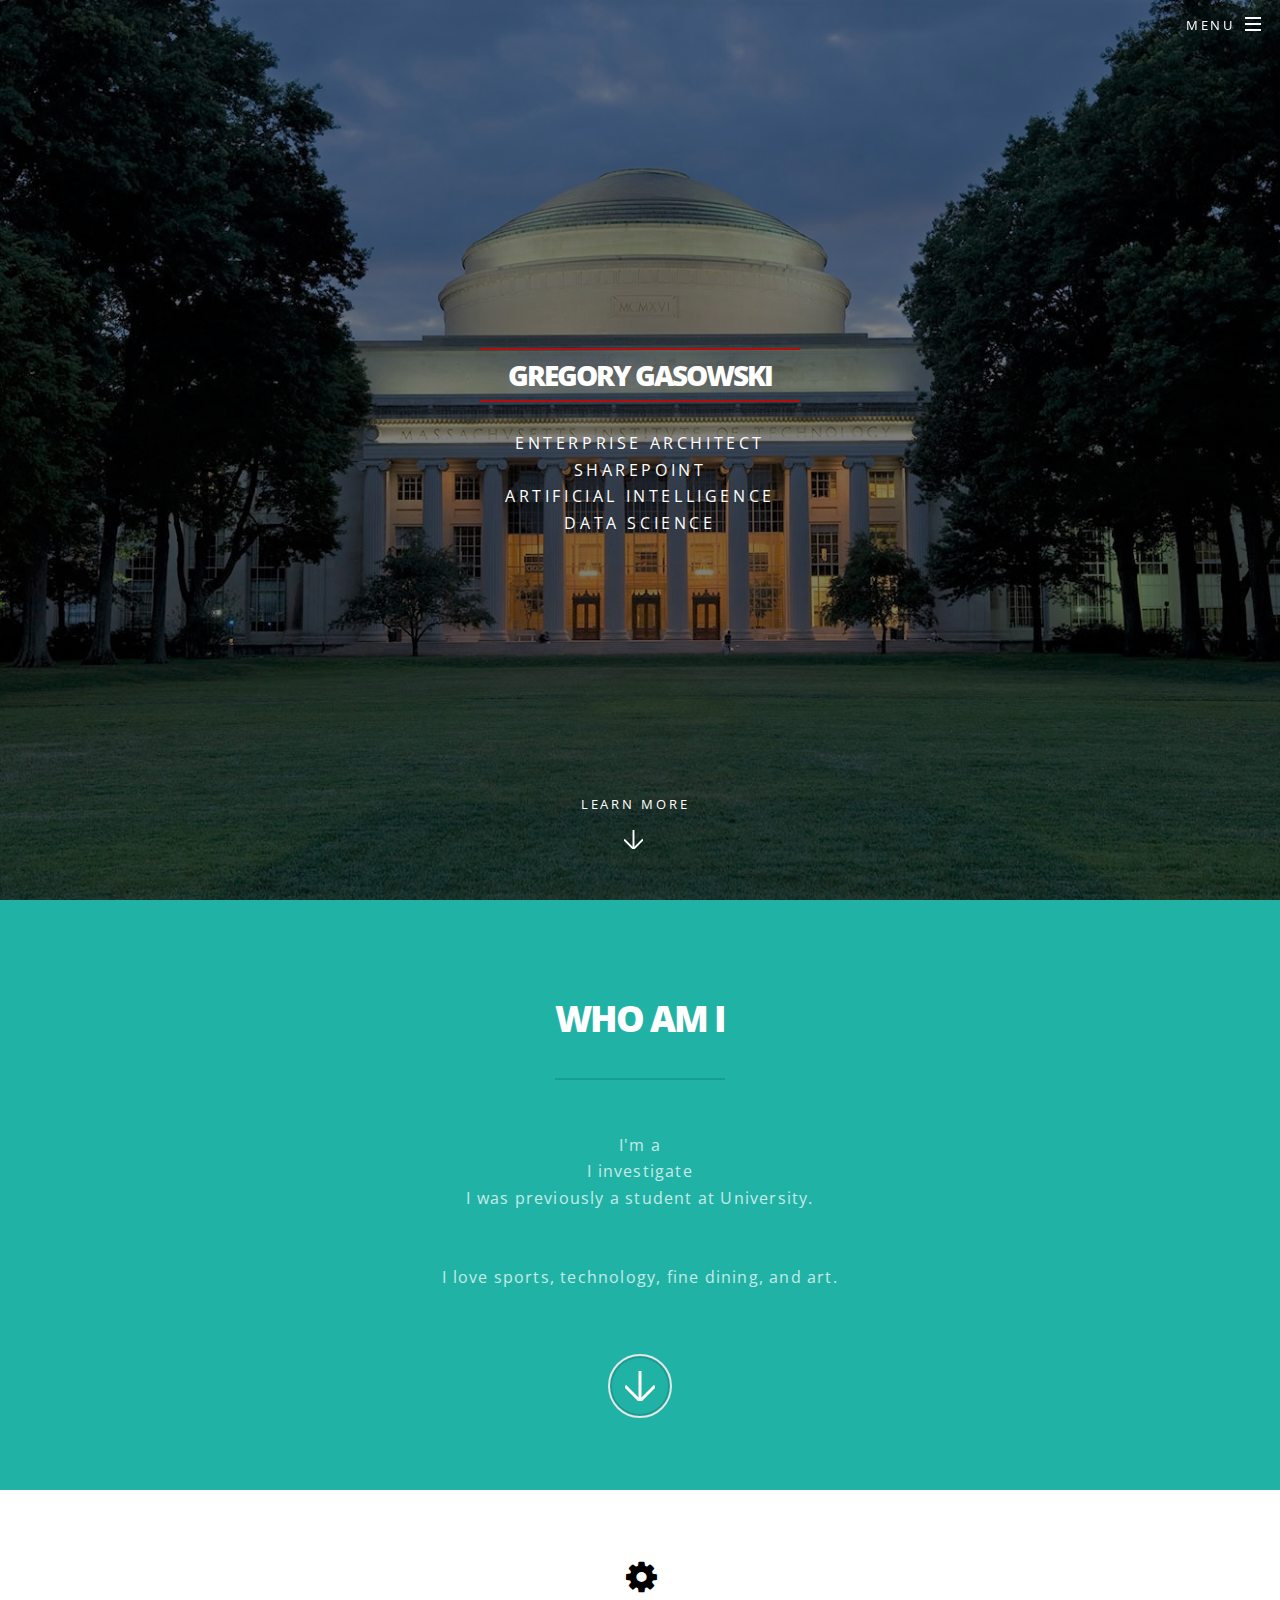
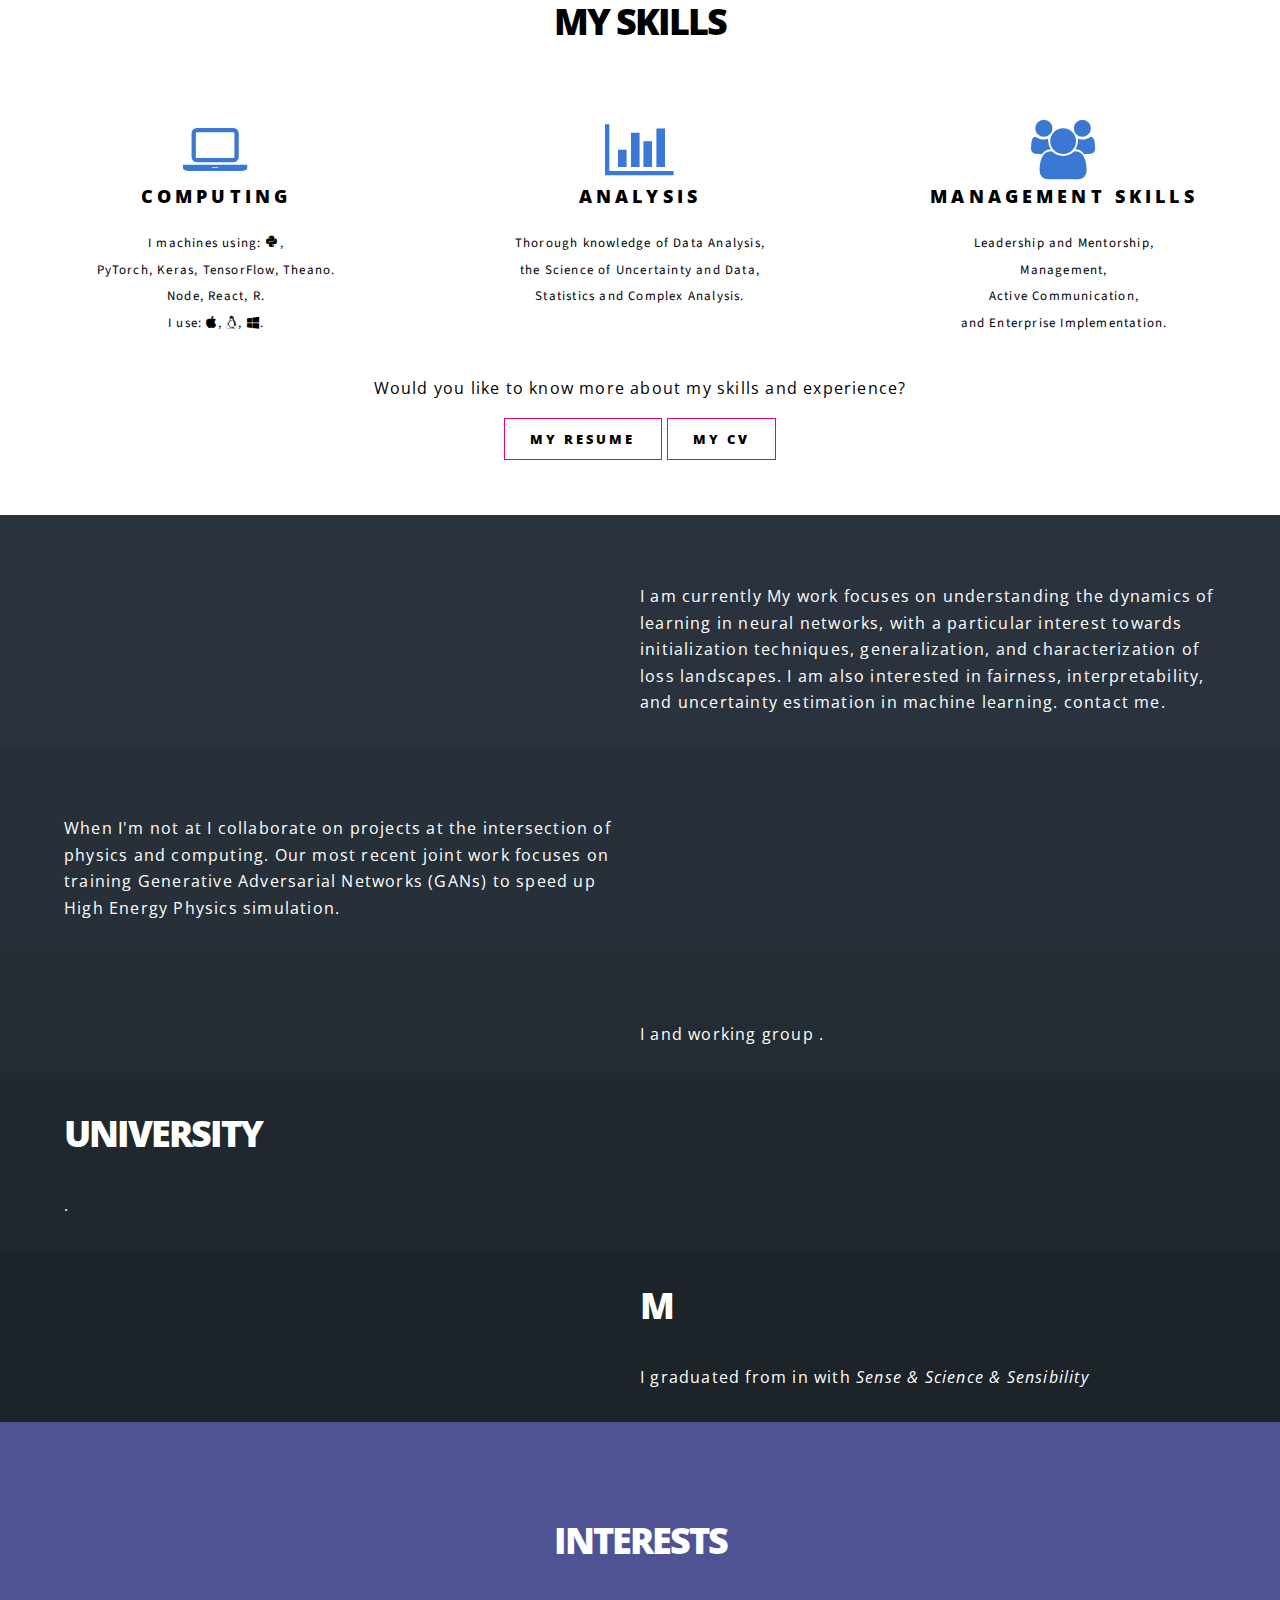
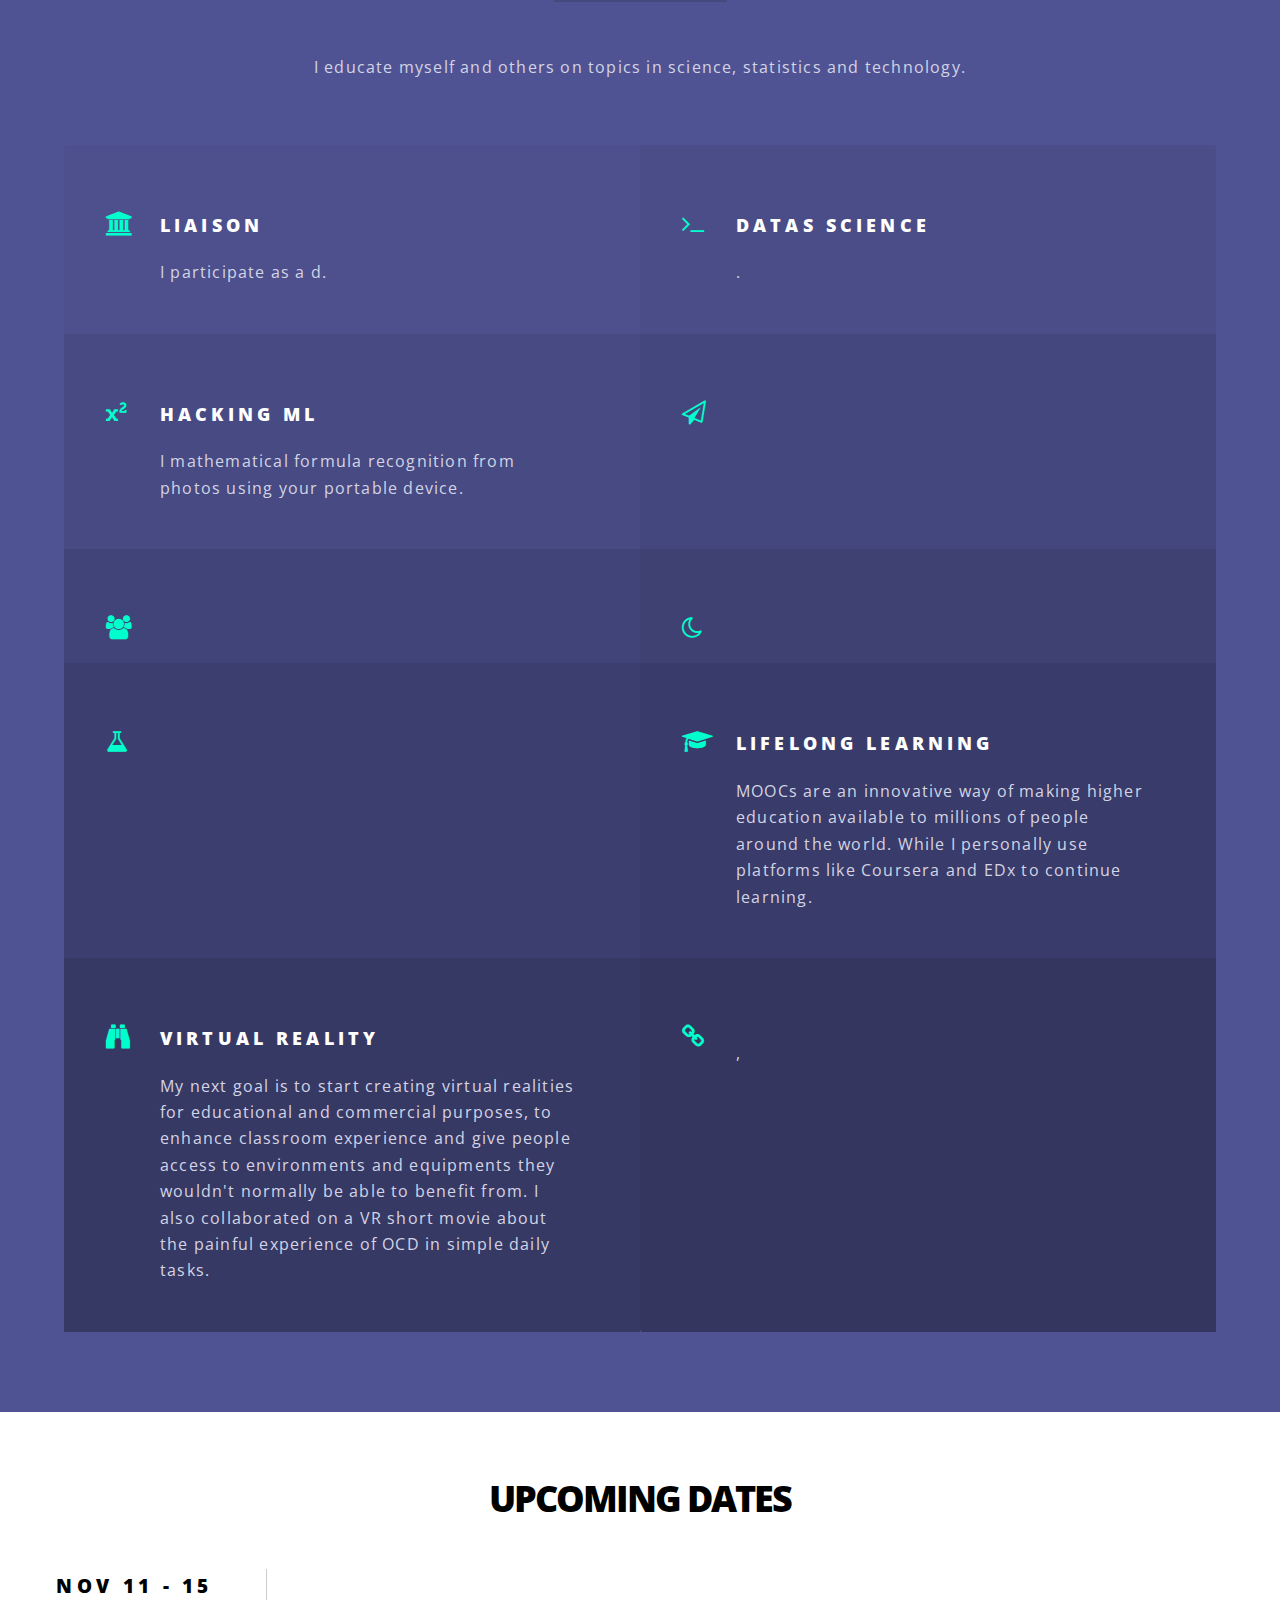
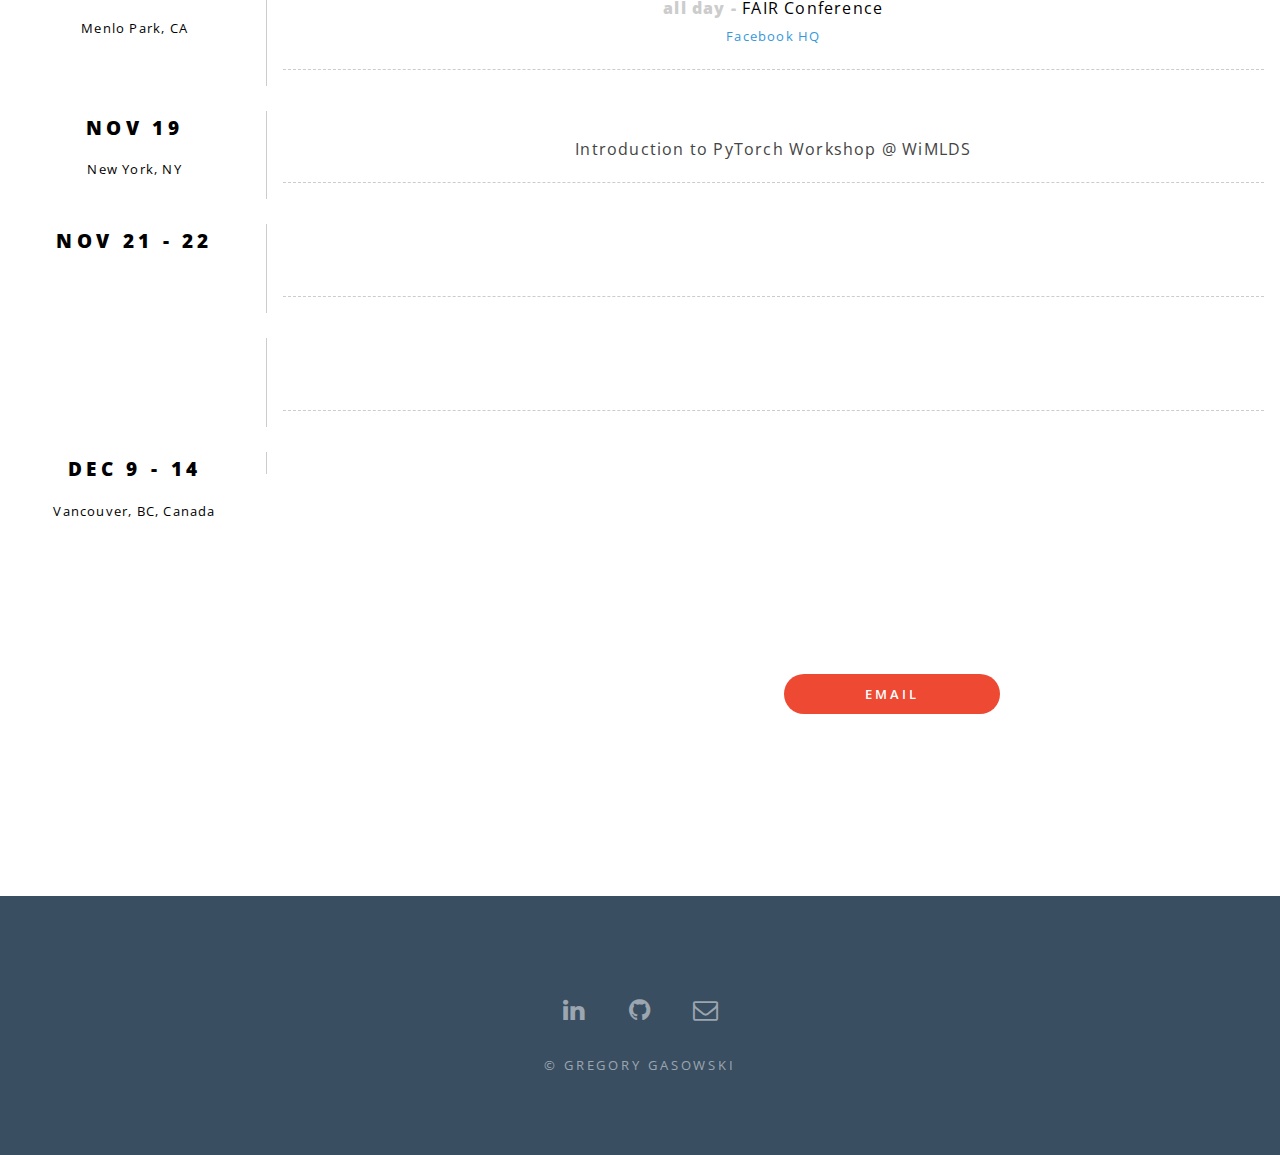
==== commit 81743102: "colors" ====
--- a/index.html
+++ b/index.html
@@ -124,7 +124,7 @@
 			                <div class="4u">
 			                    
 			                    <section>
-			                        <font size="20"><span style="color:#E60082" class="icon feature fa-laptop"></span></font>
+			                        <font size="20"><span style="color:rgb(58, 120, 212)" class="icon feature fa-laptop"></span></font>
 			                        <header>
 			                            <h3>Computing</h3>
 			                        </header>
@@ -144,9 +144,9 @@
 			                <div class="4u">
 			                    
 			                    <section>
-			                        <font size="20"><span style="color:#E60082" class="icon feature fa-bar-chart"></span></font>
+			                        <font size="20"><span style="color:rgb(58, 120, 212)" class="icon feature fa-bar-chart"></span></font>
 			                        <header>
-			                            <h3>Math</h3>
+			                            <h3>Analysis</h3>
 			                        </header>
 			                        <font size="2">
 			                        	<p style="font-family: 'Source Sans Pro', sans-serif">
@@ -162,7 +162,7 @@
 			                <div class="4u">
 			                    
 			                    <section>
-			                        <font size="20"><span style="color:#E60082" class="icon feature fa-group"></span></font>
+			                        <font size="20"><span style="color:rgb(58, 120, 212)" class="icon feature fa-group"></span></font>
 			                        <header>
 			                            <h3>Management Skills</h3>
 			                        </header>
@@ -182,8 +182,8 @@
 			         
 			            <p>Would you like to know more about my skills and experience?</p>
 			            <!-- <ul class="buttons"> -->
-			                <a href="./resume.pdf" class="button style3"><b>My Resume</b></a>
-			                <a href="./.pdf" class="button style3"><b>My CV</b></a>
+			                <a href="./.pdf" class="button style3"><b>My Resume</b></a>
+			                <a href="./GregGasowski_20techdir.pdf" class="button style3"><b>My CV</b></a>
 			            <!-- </ul> -->
 			            </div>
 			            <!-- <a href="#work" class="button style4 down anchored"></a> -->
@@ -202,7 +202,7 @@
 			        	<section class="spotlight">
 			        		<div class="image"><img src="" alt="" /></div><div class="content">
 			        		<h2><a href="./atlas_splash.html"></a></h2>
-			        			<p>When I'm not at  I collaborate  on projects at the intersection of physics and computing. Our most recent joint work focuses on training Generative Adversarial Networks (GANs) to speed up High Energy Physics simulation.</p>
+			        			<p>When I'm not at  I collaborate on projects at the intersection of physics and computing. Our most recent joint work focuses on training Generative Adversarial Networks (GANs) to speed up High Energy Physics simulation.</p>
 			        		</div>
 			        	</section>
 			        	<section class="spotlight">
@@ -219,8 +219,8 @@
 			        	</section>
 			        	<section class="spotlight">
 			        		<div class="image"><img src="images/" alt="" /></div><div class="content">
-			        		<h2>UC </h2>
-			        			<p>I graduated from  in 2013 with      <i>Sense &amp; Science &amp; Sensibility</i></p>
+			        		<h2>M</h2>
+			        			<p>I graduated from  in with      <i>Sense &amp; Science &amp; Sensibility</i></p>
 			        		</div>
 			        	</section>
 			        </section>
@@ -230,19 +230,19 @@
 						<div class="inner">
 							<header class="major">
 								<h2>Interests</h2>
-								<p>When I'm not , I entertain myself by participating  <br />and educating myself and others on topics in science, statistics and technology.</p>
+								<p>I educate myself and others on topics in science, statistics and technology.</p>
 							</header>
 							<ul class="features">
 								<li class="icon fa-bank">
-									<h3>Congressional Liaison</h3>
-									<p>I participate as a <a href="">US LUA</a> delegate in the annual meeting with Congress in Washington, DC, to advocate for funding for high energy physics and present reports on recent achievements and discoveries.</p>
+									<h3> Liaison</h3>
+									<p>I participate as a <a href=""></a> d.</p>
 								</li>
 								<li class="icon fa-terminal">
-									<h3>Datasauri</h3>
+									<h3>Datas Science</h3>
 									<p>.</p>
 								</li>
 								<li class="icon fa-superscript">
-									<h3>HackingEDU</h3>
+									<h3>Hacking ML</h3>
 									<p>I mathematical formula recognition from photos using your portable device.</p>
 								</li>
 								<li class="icon fa-paper-plane-o">
--- a/assets/css/main.css
+++ b/assets/css/main.css
@@ -3537,7 +3537,7 @@
 				-webkit-transition-delay: 0.25s;
 				-ms-transition-delay: 0.25s;
 				transition-delay: 0.25s;
-				background: #fff;
+				background: rgb(179, 14, 14);
 				content: '';
 				display: block;
 				height: 2px;
@@ -3906,7 +3906,7 @@
 	}
 
 	body.landing #footer {
-		background-color: rgba(29, 36, 42, 0.9);
+		background-color: rgba(35, 59, 80, 0.9); 
 	}
 
 	body.is-mobile.landing #page-wrapper {
@@ -3931,10 +3931,10 @@
 /* Splash */
 
 	body.splash #page-wrapper {
-		background-image: -moz-linear-gradient(top, rgba(0,0,0,0.5), rgba(0,0,0,0.5)), url("../../images/atlas_detector2.jpg");
-		background-image: -webkit-linear-gradient(top, rgba(0,0,0,0.5), rgba(0,0,0,0.5)), url("../../images/atlas_detector2.jpg");
-		background-image: -ms-linear-gradient(top, rgba(0,0,0,0.5), rgba(0,0,0,0.5)), url("../../images/atlas_detector2.jpg");
-		background-image: linear-gradient(top, rgba(0,0,0,0.5), rgba(0,0,0,0.5)), url("../../images/atlas_detector2.jpg");
+		background-image: -moz-linear-gradient(top, rgba(0,0,0,0.5), rgba(0,0,0,0.5)), url("../../images/MITx02.jpg");
+		background-image: -webkit-linear-gradient(top, rgba(0,0,0,0.5), rgba(0,0,0,0.5)), url("../../images/MITx02.jpg");
+		background-image: -ms-linear-gradient(top, rgba(0,0,0,0.5), rgba(0,0,0,0.5)), url("../../images/MITx02.jpg");
+		background-image: linear-gradient(top, rgba(0,0,0,0.5), rgba(0,0,0,0.5)), url("../../images/MITx02.jpg");
 		background-attachment: fixed;
 		background-position: center center;
 		background-repeat: no-repeat;
@@ -3952,10 +3952,10 @@
 
 	body.is-mobile.splash #banner,
 	body.is-mobile.splash .wrapper.style4 {
-		background-image: -moz-linear-gradient(top, rgba(0,0,0,0.5), rgba(0,0,0,0.5)), url("../../images/atlas_detector2.jpg");
-		background-image: -webkit-linear-gradient(top, rgba(0,0,0,0.5), rgba(0,0,0,0.5)), url("../../images/atlas_detector2.jpg");
-		background-image: -ms-linear-gradient(top, rgba(0,0,0,0.5), rgba(0,0,0,0.5)), url("../../images/atlas_detector2.jpg");
-		background-image: linear-gradient(top, rgba(0,0,0,0.5), rgba(0,0,0,0.5)), url("../../images/atlas_detector2.jpg");
+		background-image: -moz-linear-gradient(top, rgba(0,0,0,0.5), rgba(0,0,0,0.5)), url("../../images/MITx02.jpg");
+		background-image: -webkit-linear-gradient(top, rgba(0,0,0,0.5), rgba(0,0,0,0.5)), url("../../images/MITx02.jpg");
+		background-image: -ms-linear-gradient(top, rgba(0,0,0,0.5), rgba(0,0,0,0.5)), url("../../images/MITx02.jpg");
+		background-image: linear-gradient(top, rgba(0,0,0,0.5), rgba(0,0,0,0.5)), url("../../images/MITx02.jpg");
 		background-position: center center;
 		background-repeat: no-repeat;
 		background-size: cover;
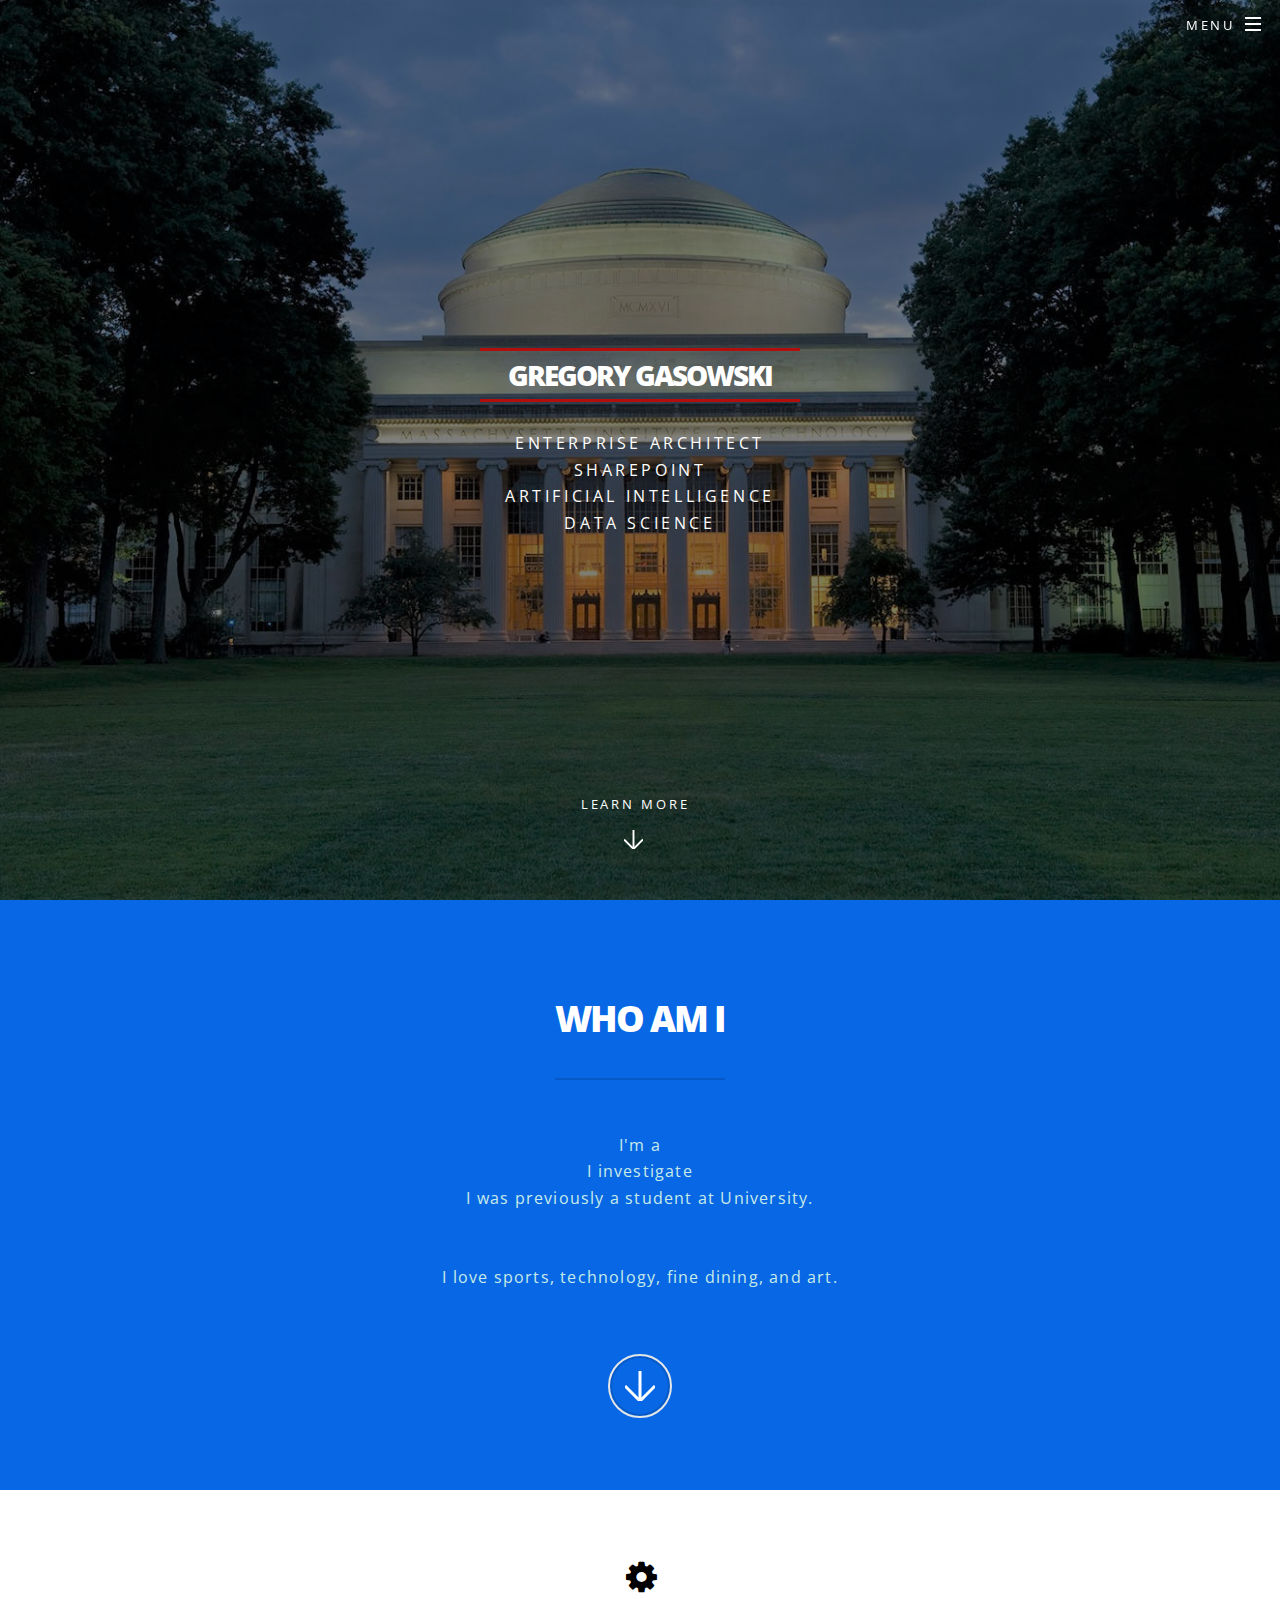
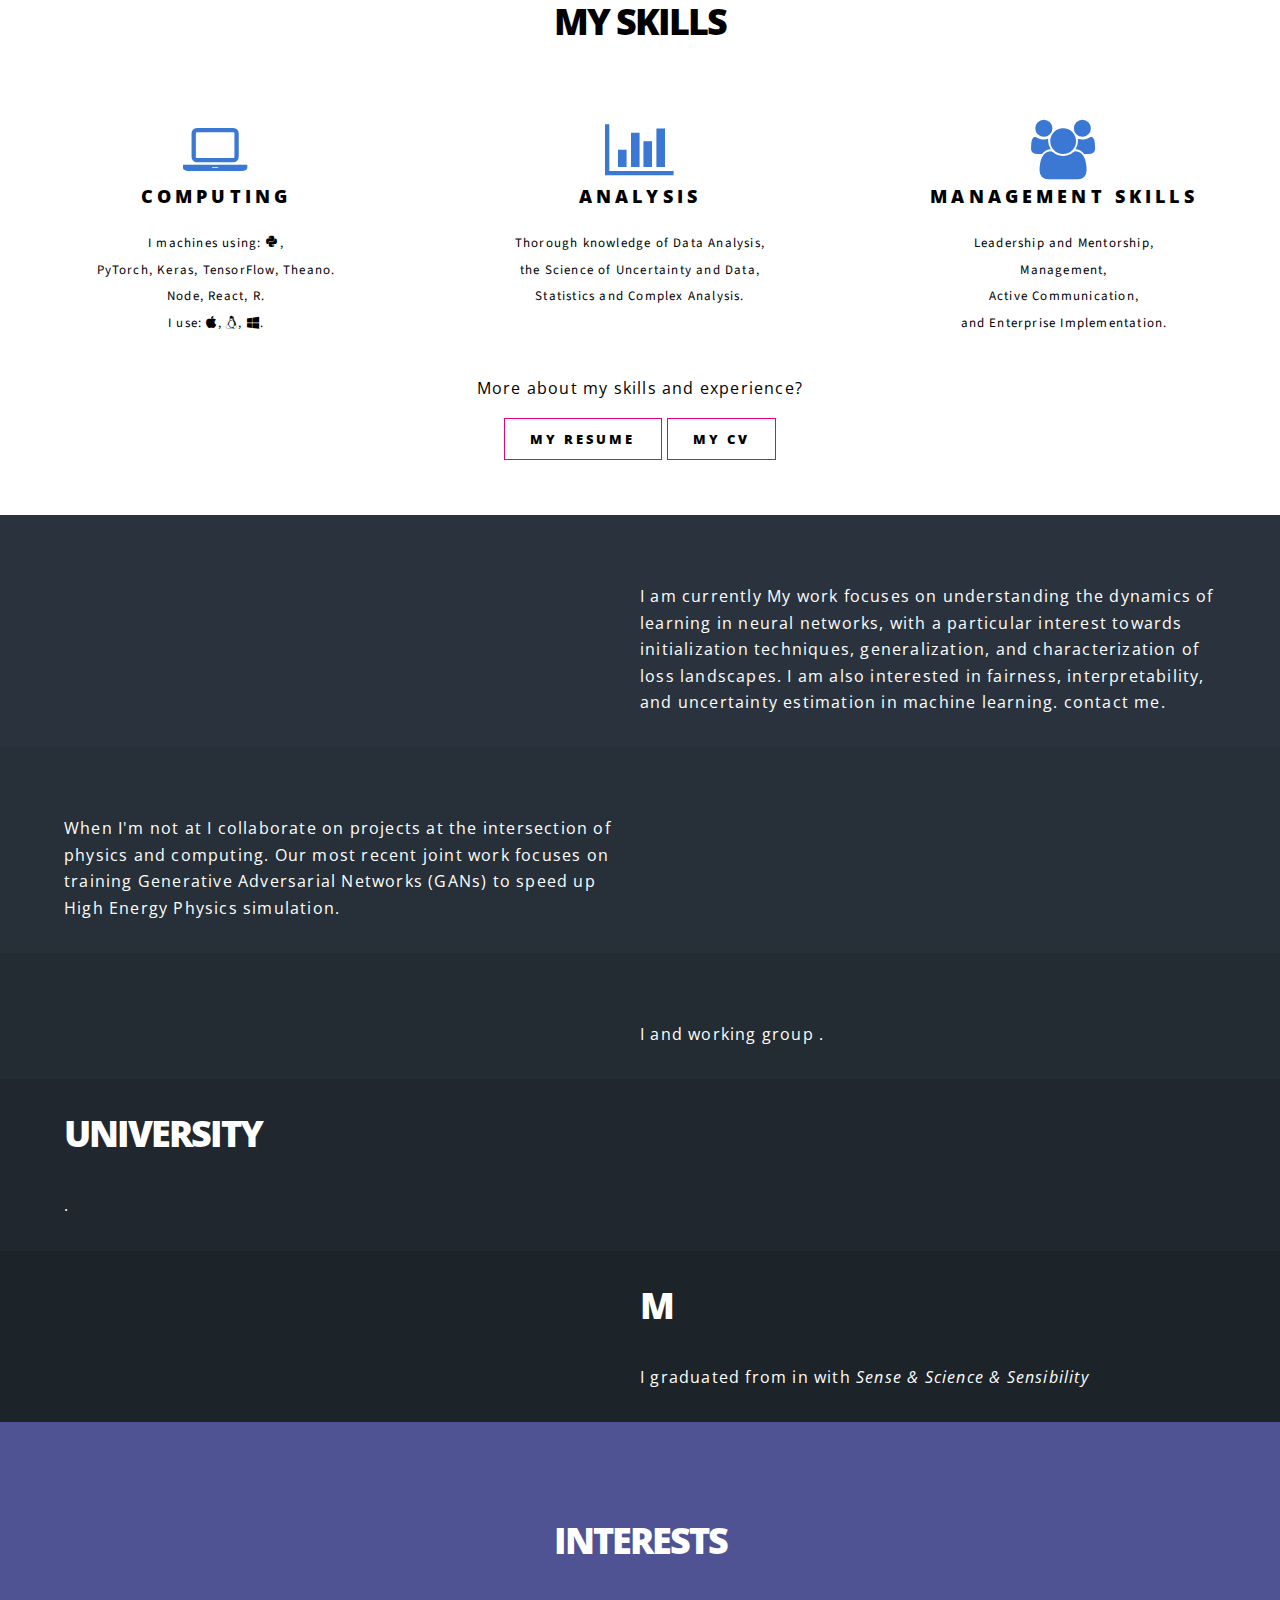
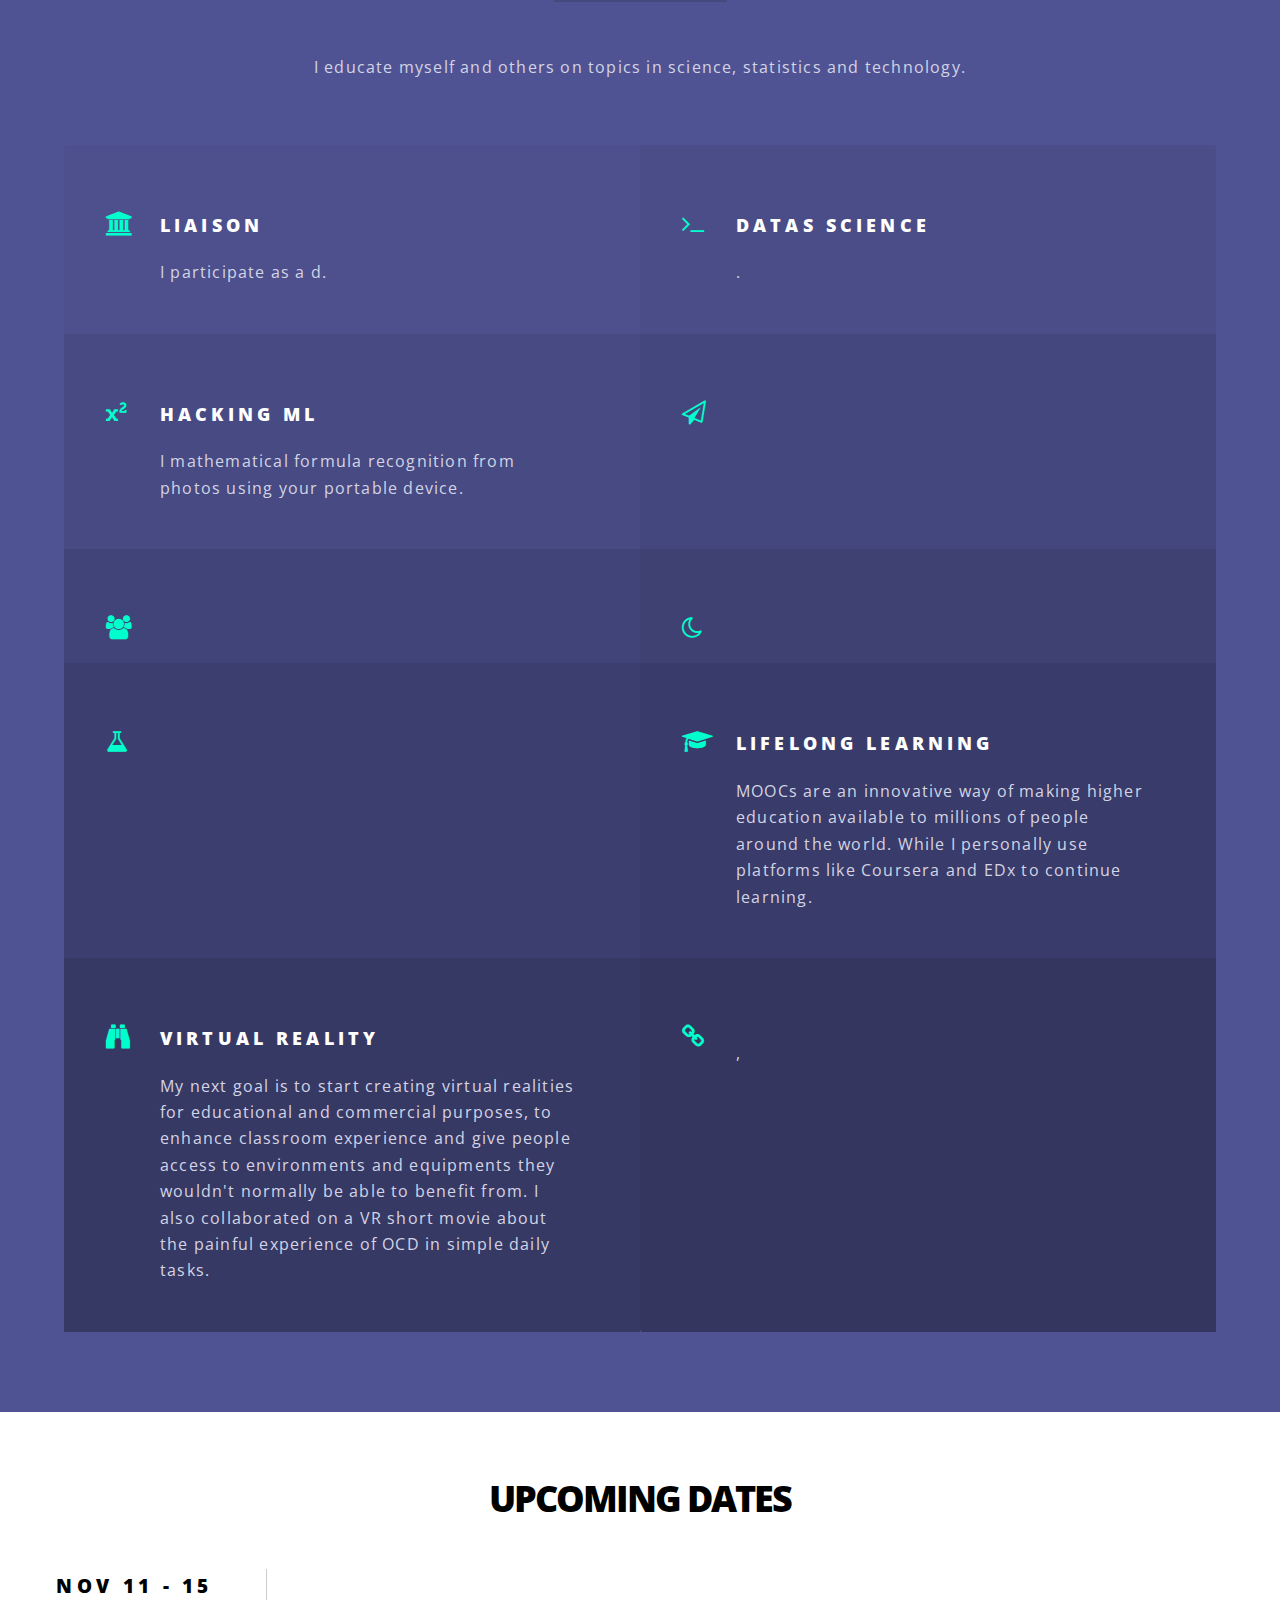
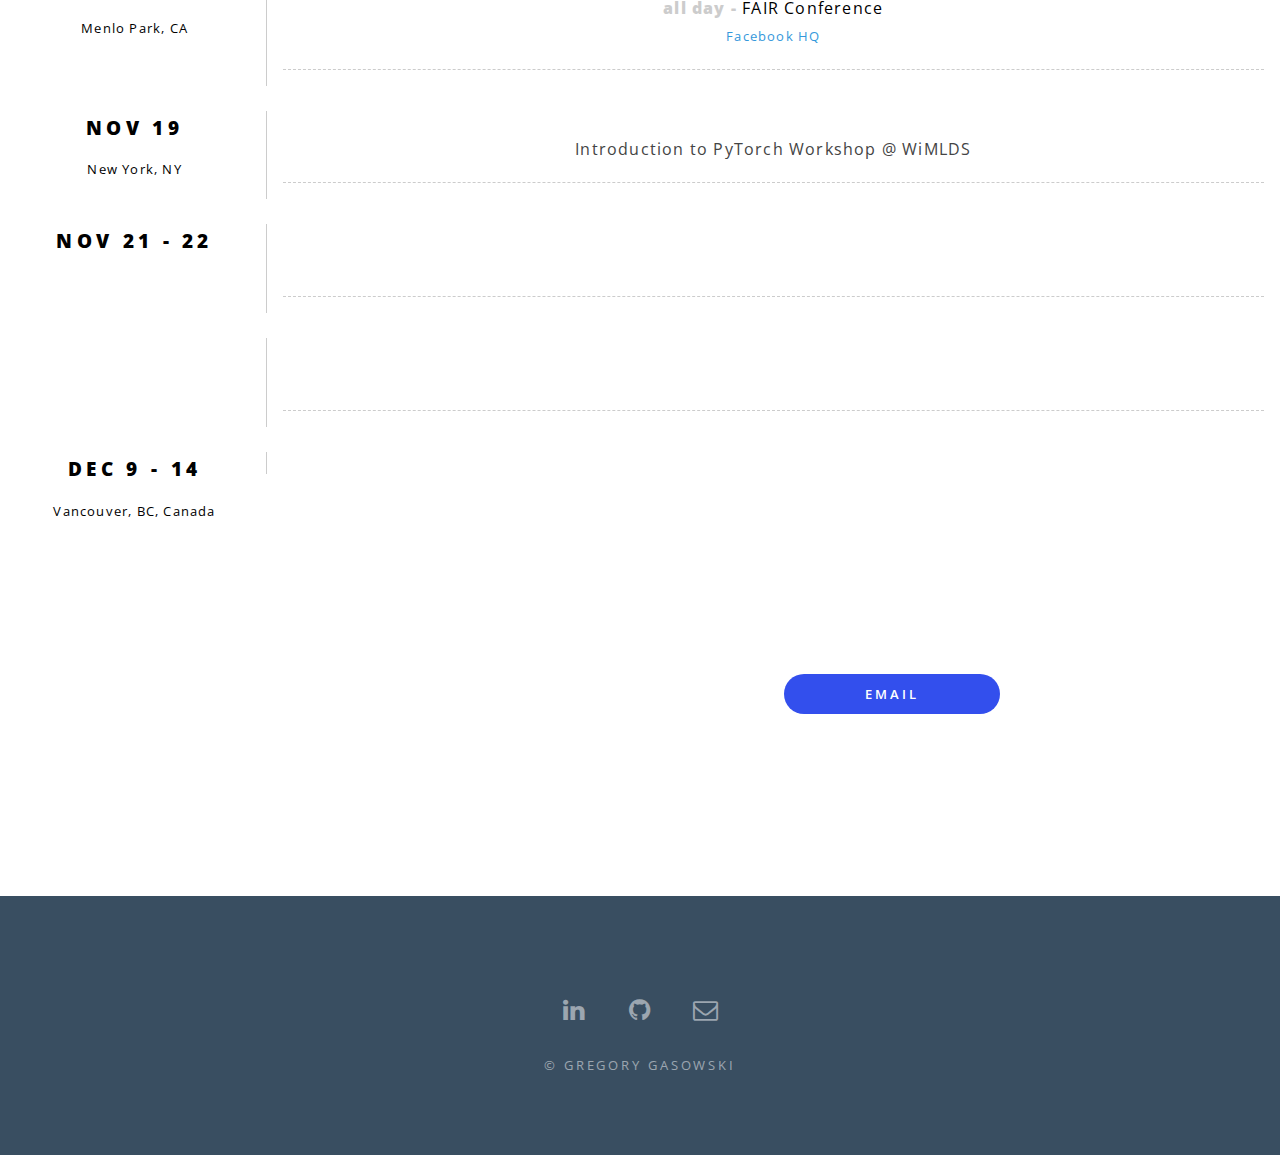
==== commit a47e035b: "update colors" ====
--- a/index.html
+++ b/index.html
@@ -180,7 +180,7 @@
 			            </div>
 			            </br>
 			         
-			            <p>Would you like to know more about my skills and experience?</p>
+			            <p>More about my skills and experience?</p>
 			            <!-- <ul class="buttons"> -->
 			                <a href="./.pdf" class="button style3"><b>My Resume</b></a>
 			                <a href="./GregGasowski_20techdir.pdf" class="button style3"><b>My CV</b></a>
--- a/assets/css/main.css
+++ b/assets/css/main.css
@@ -2238,7 +2238,7 @@
 		border-radius: 3px;
 		border: 0;
 		box-shadow: inset 0 0 0 2px #fff;
-		color: #fff;
+		color: rgb(6, 101, 245);
 		cursor: pointer;
 		display: inline-block;
 		font-size: 0.8em;
@@ -2310,7 +2310,7 @@
 		input[type="button"].special,
 		button.special,
 		.button.special {
-			background-color: #ed4933;
+			background-color: #334fed;
 			box-shadow: none !important;
 			color: #ffffff !important;
 		}
@@ -2320,7 +2320,7 @@
 			input[type="button"].special:hover,
 			button.special:hover,
 			.button.special:hover {
-				background-color: #ef5e4a !important;
+				background-color: #334fed!important;
 			}
 
 			input[type="submit"].special:active,
@@ -2328,7 +2328,7 @@
 			input[type="button"].special:active,
 			button.special:active,
 			.button.special:active {
-				background-color: #eb341c !important;
+				background-color: #334fed !important;
 			}
 
 		input[type="submit"].disabled, input[type="submit"]:disabled,
@@ -2756,7 +2756,7 @@
 		}
 
 		.wrapper.style1 {
-			background-color: #21b2a6;
+			background-color: #0767e4;
 			color: #c7ebe8;
 		}
 
@@ -3275,7 +3275,7 @@
 		-ms-transition: -ms-transform 0.5s ease;
 		transition: transform 0.5s ease;
 		-webkit-overflow-scrolling: touch;
-		background: #21b2a6;
+		background: #1570d8;
 		color: #ffffff;
 		height: 100%;
 		max-width: 80%;
@@ -3369,7 +3369,7 @@
 		-webkit-transition: background-color 0.2s ease;
 		-ms-transition: background-color 0.2s ease;
 		transition: background-color 0.2s ease;
-		background: #2e3842;
+		background: #6085aa;
 		height: 3em;
 		left: 0;
 		line-height: 3em;
@@ -3540,7 +3540,7 @@
 				background: rgb(179, 14, 14);
 				content: '';
 				display: block;
-				height: 2px;
+				height: 3px;
 				position: absolute;
 				width: 100%;
 			}
@@ -3624,7 +3624,7 @@
 			-ms-transition-delay: 1.25s;
 			transition-delay: 1.25s;
 			content: '';
-			background: #2e3842;
+			background: #8ca6c0;
 			display: block;
 			width: 100%;
 			height: 100%;
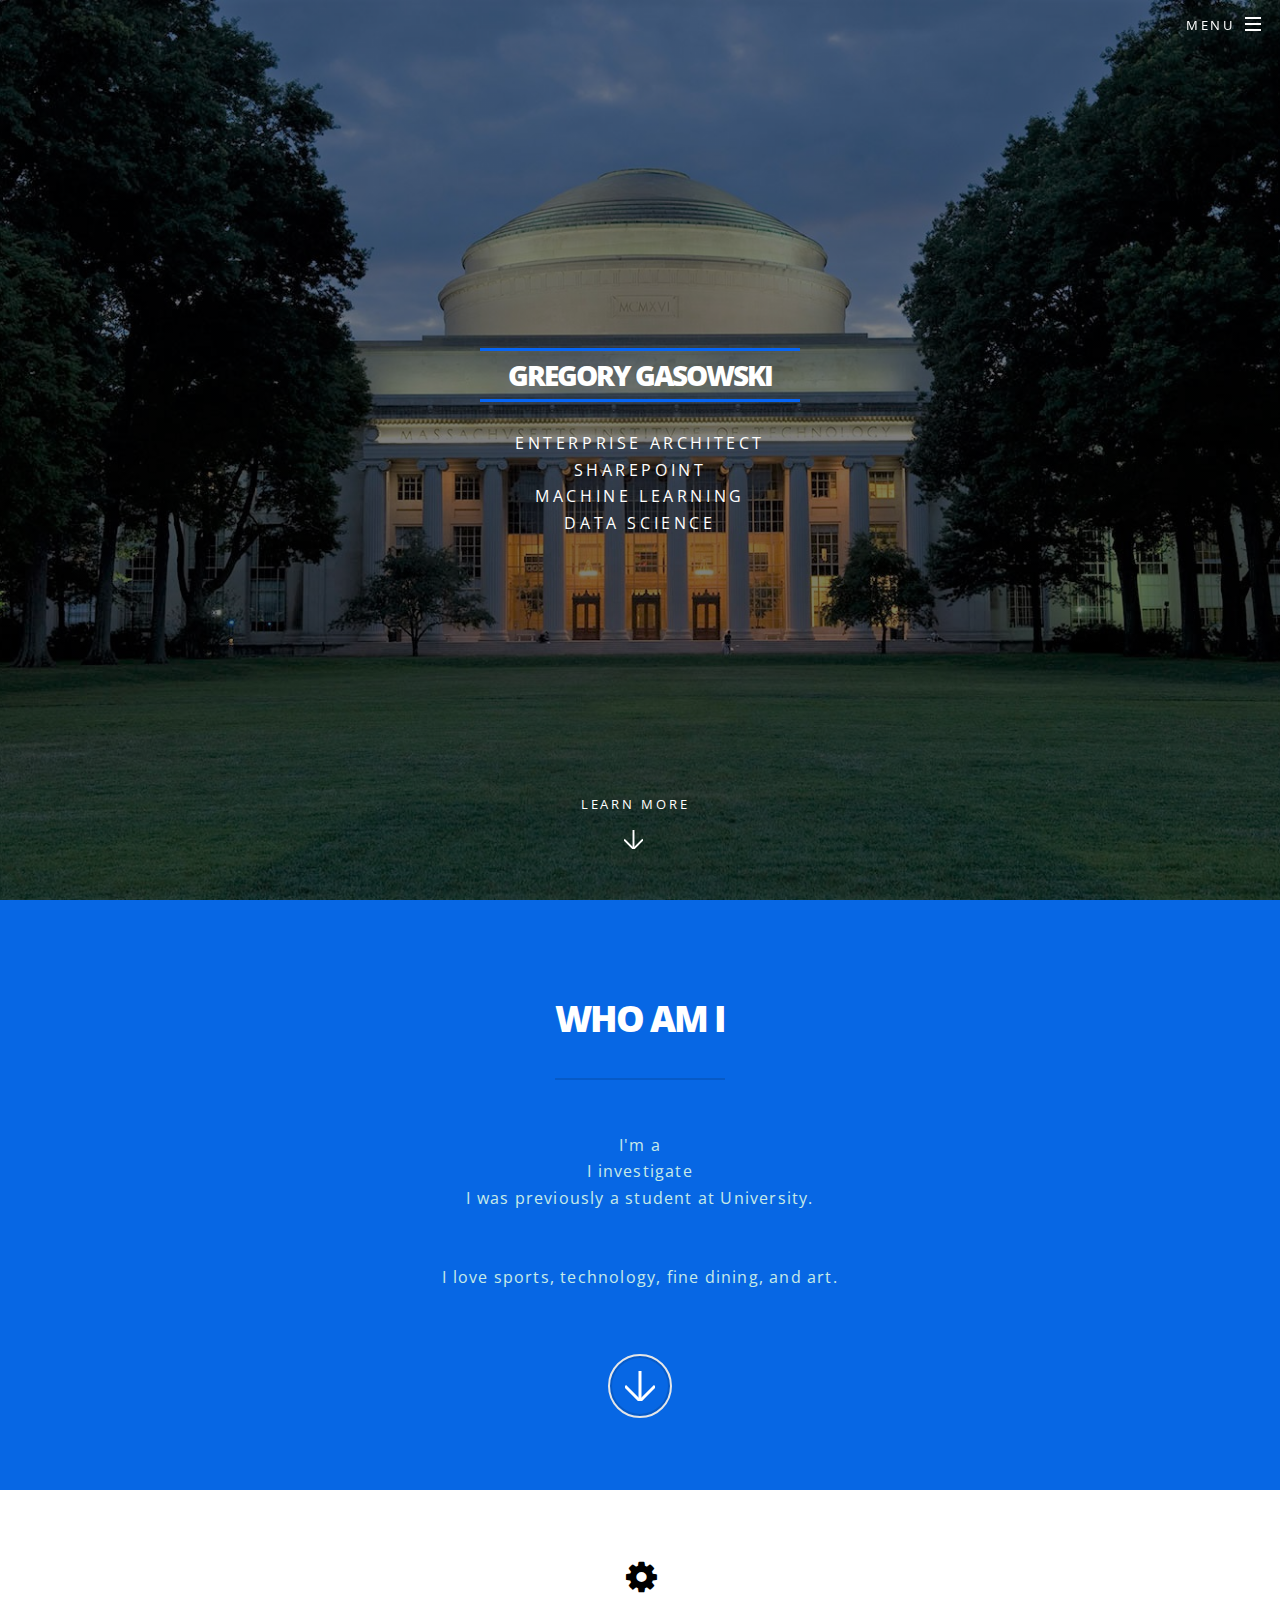
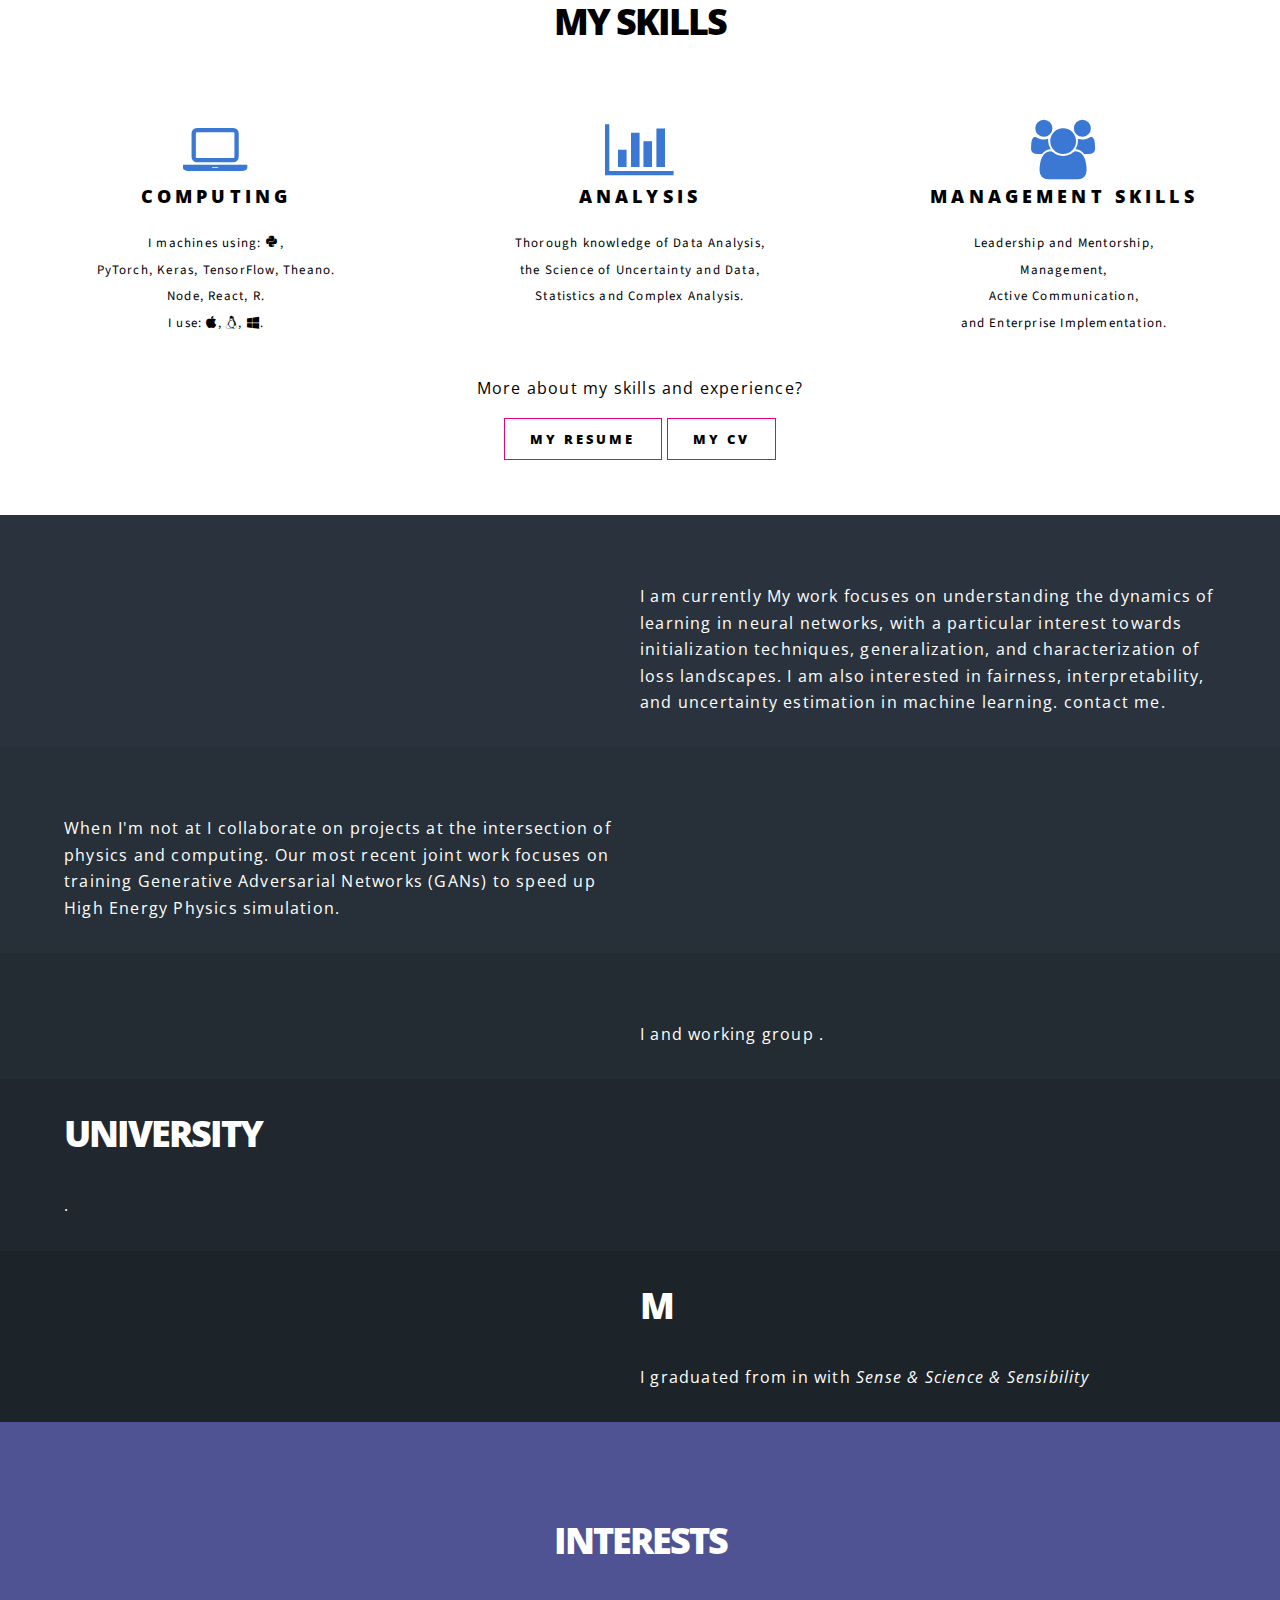
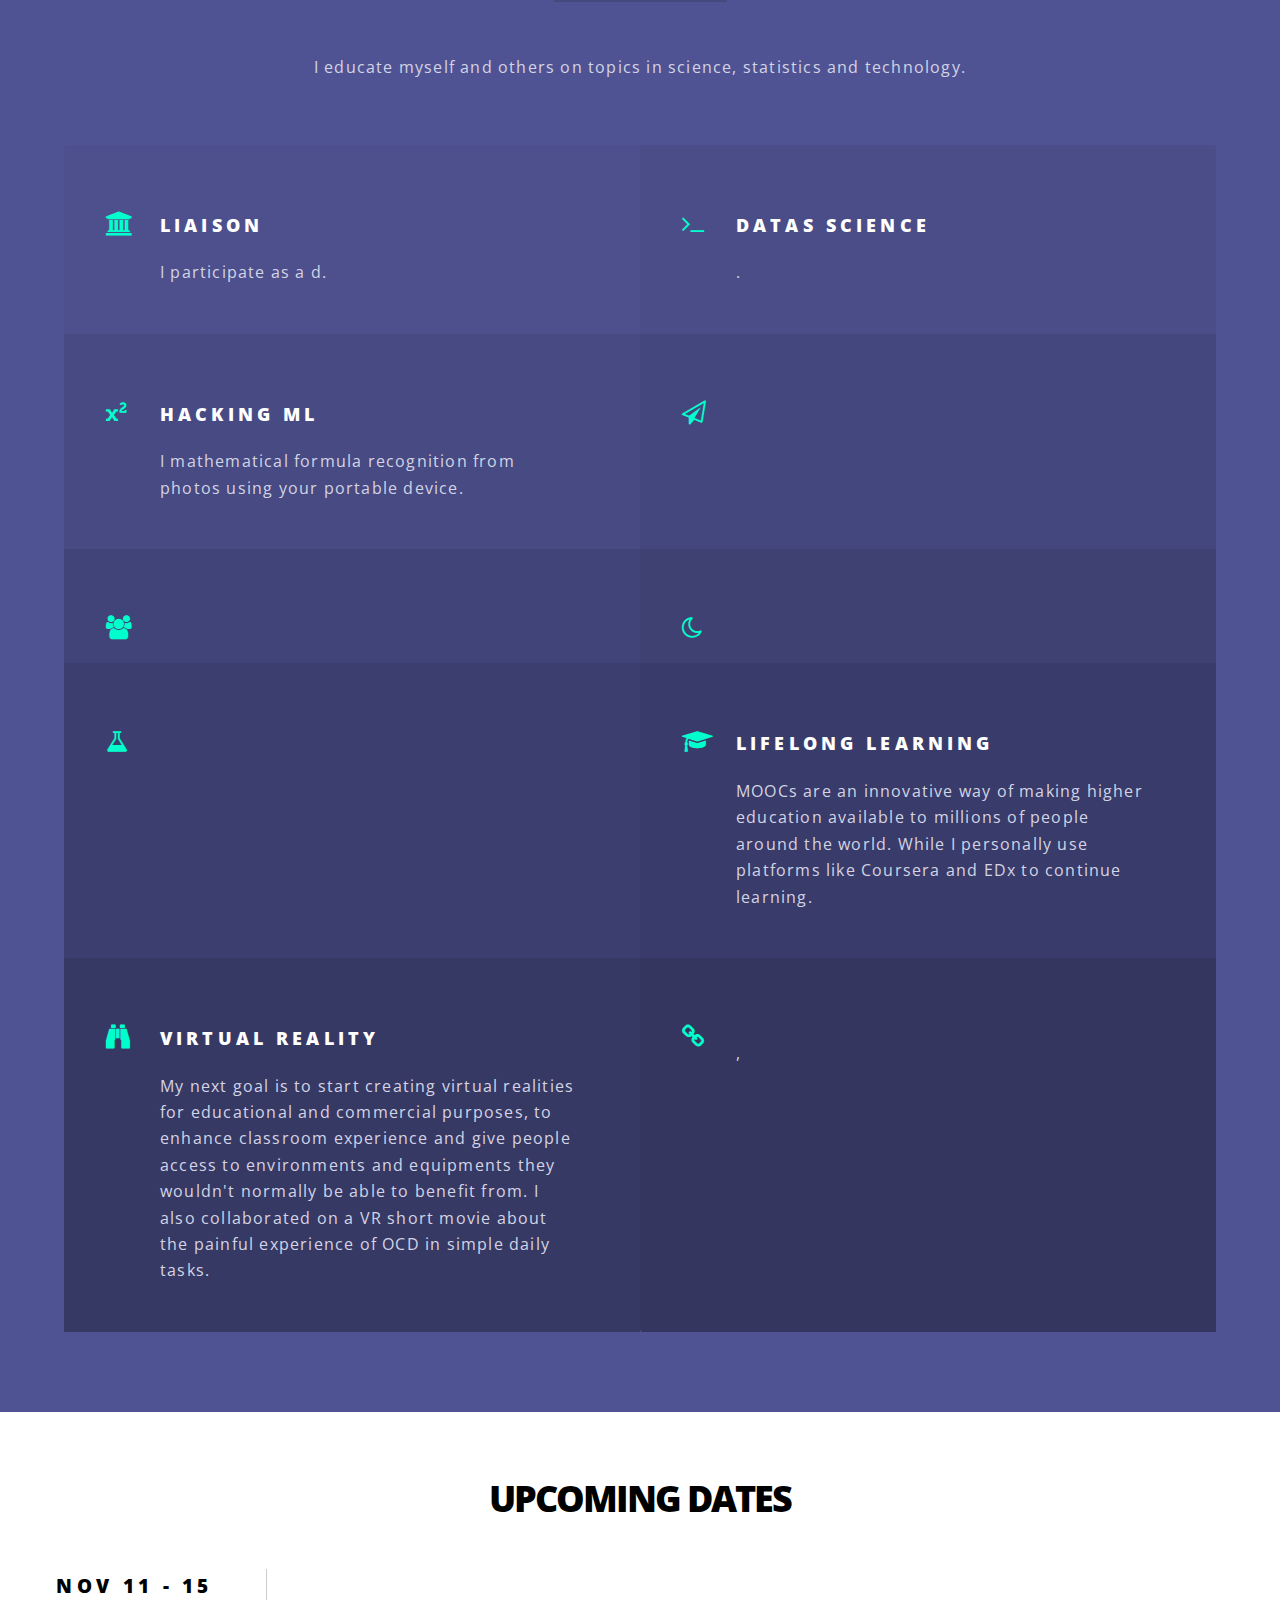
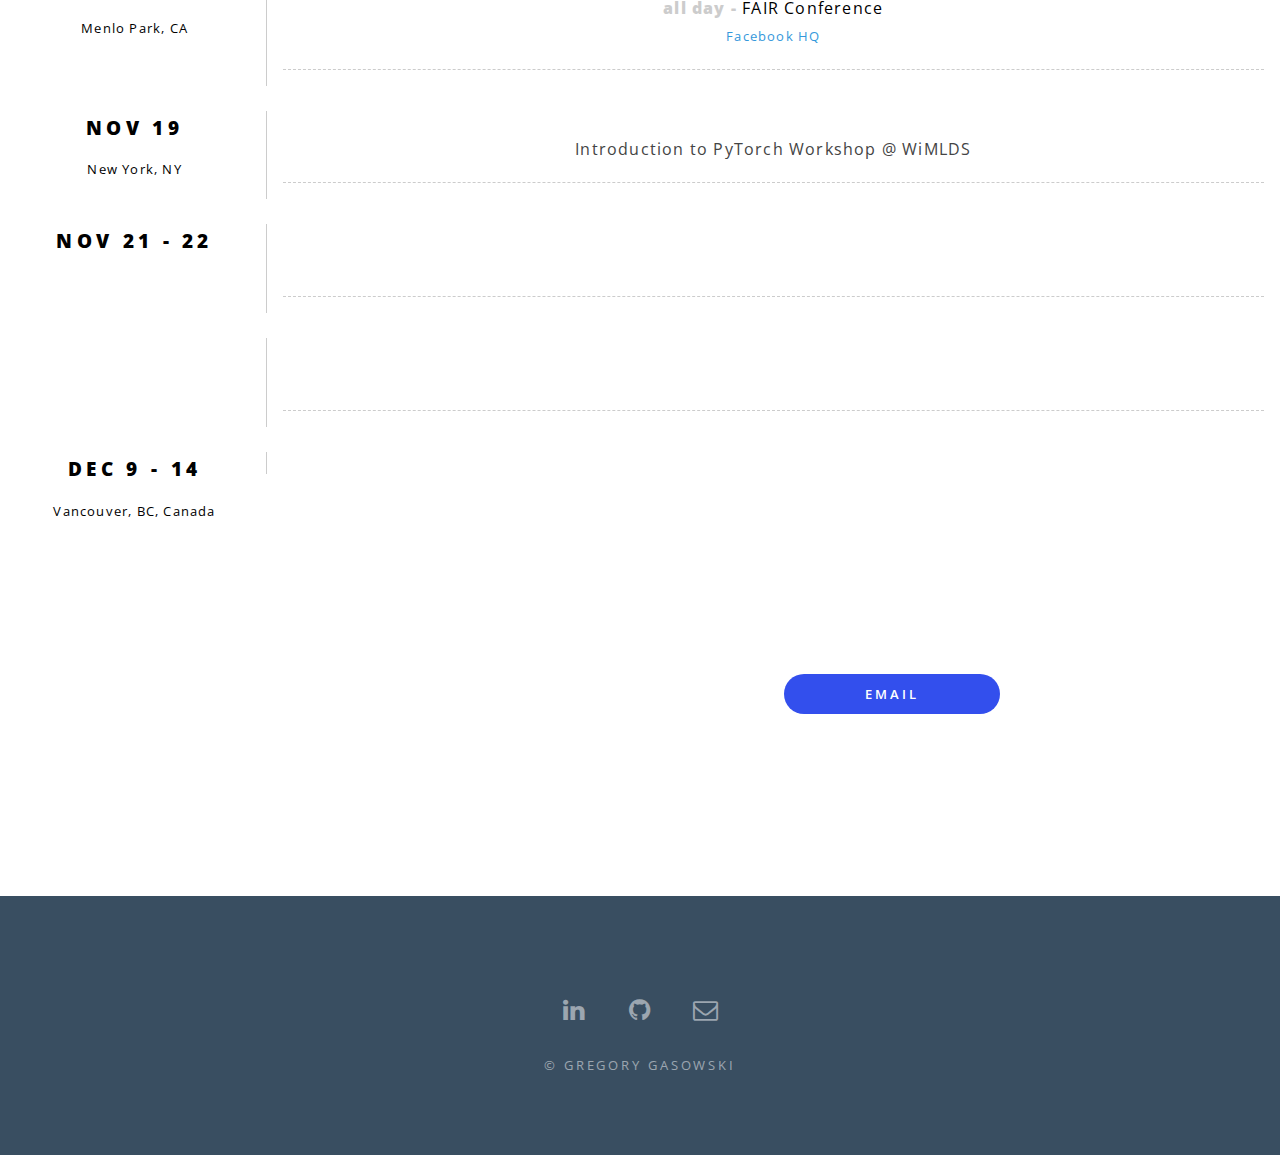
==== commit 349bd1fa: "Update web icon" ====
--- a/index.html
+++ b/index.html
@@ -6,7 +6,8 @@
 -->
 <html>
 	<head>
-		<link rel="icon" href="">
+		<link rel="icon" href="./images/icon.png">
+		<!--<div>Icons made by <a href="https://www.flaticon.com/authors/becris" title="Becris">Becris</a> from <a href="https://www.flaticon.com/" title="Flaticon">www.flaticon.com</a></div>-->
 		<title>Gregory Gasowski</title>
 		<meta charset="utf-8" />
 		<meta name="viewport" content="width=device-width, initial-scale=1" />
@@ -76,7 +77,7 @@
 							<p>
 								Enterprise Architect<br>
 								SharePoint<br>
-								Artificial Intelligence<br>
+								Machine Learning<br>
 								Data Science
 							</p>
 							<!-- <ul class="actions">
@@ -182,7 +183,7 @@
 			         
 			            <p>More about my skills and experience?</p>
 			            <!-- <ul class="buttons"> -->
-			                <a href="./.pdf" class="button style3"><b>My Resume</b></a>
+			                <a href="" class="button style3"><b>My Resume</b></a>
 			                <a href="./GregGasowski_20techdir.pdf" class="button style3"><b>My CV</b></a>
 			            <!-- </ul> -->
 			            </div>
--- a/assets/css/main.css
+++ b/assets/css/main.css
@@ -3275,7 +3275,7 @@
 		-ms-transition: -ms-transform 0.5s ease;
 		transition: transform 0.5s ease;
 		-webkit-overflow-scrolling: touch;
-		background: #1570d8;
+		background: #2d85eb;
 		color: #ffffff;
 		height: 100%;
 		max-width: 80%;
@@ -3537,7 +3537,7 @@
 				-webkit-transition-delay: 0.25s;
 				-ms-transition-delay: 0.25s;
 				transition-delay: 0.25s;
-				background: rgb(179, 14, 14);
+				background: rgb(6, 101, 245);
 				content: '';
 				display: block;
 				height: 3px;
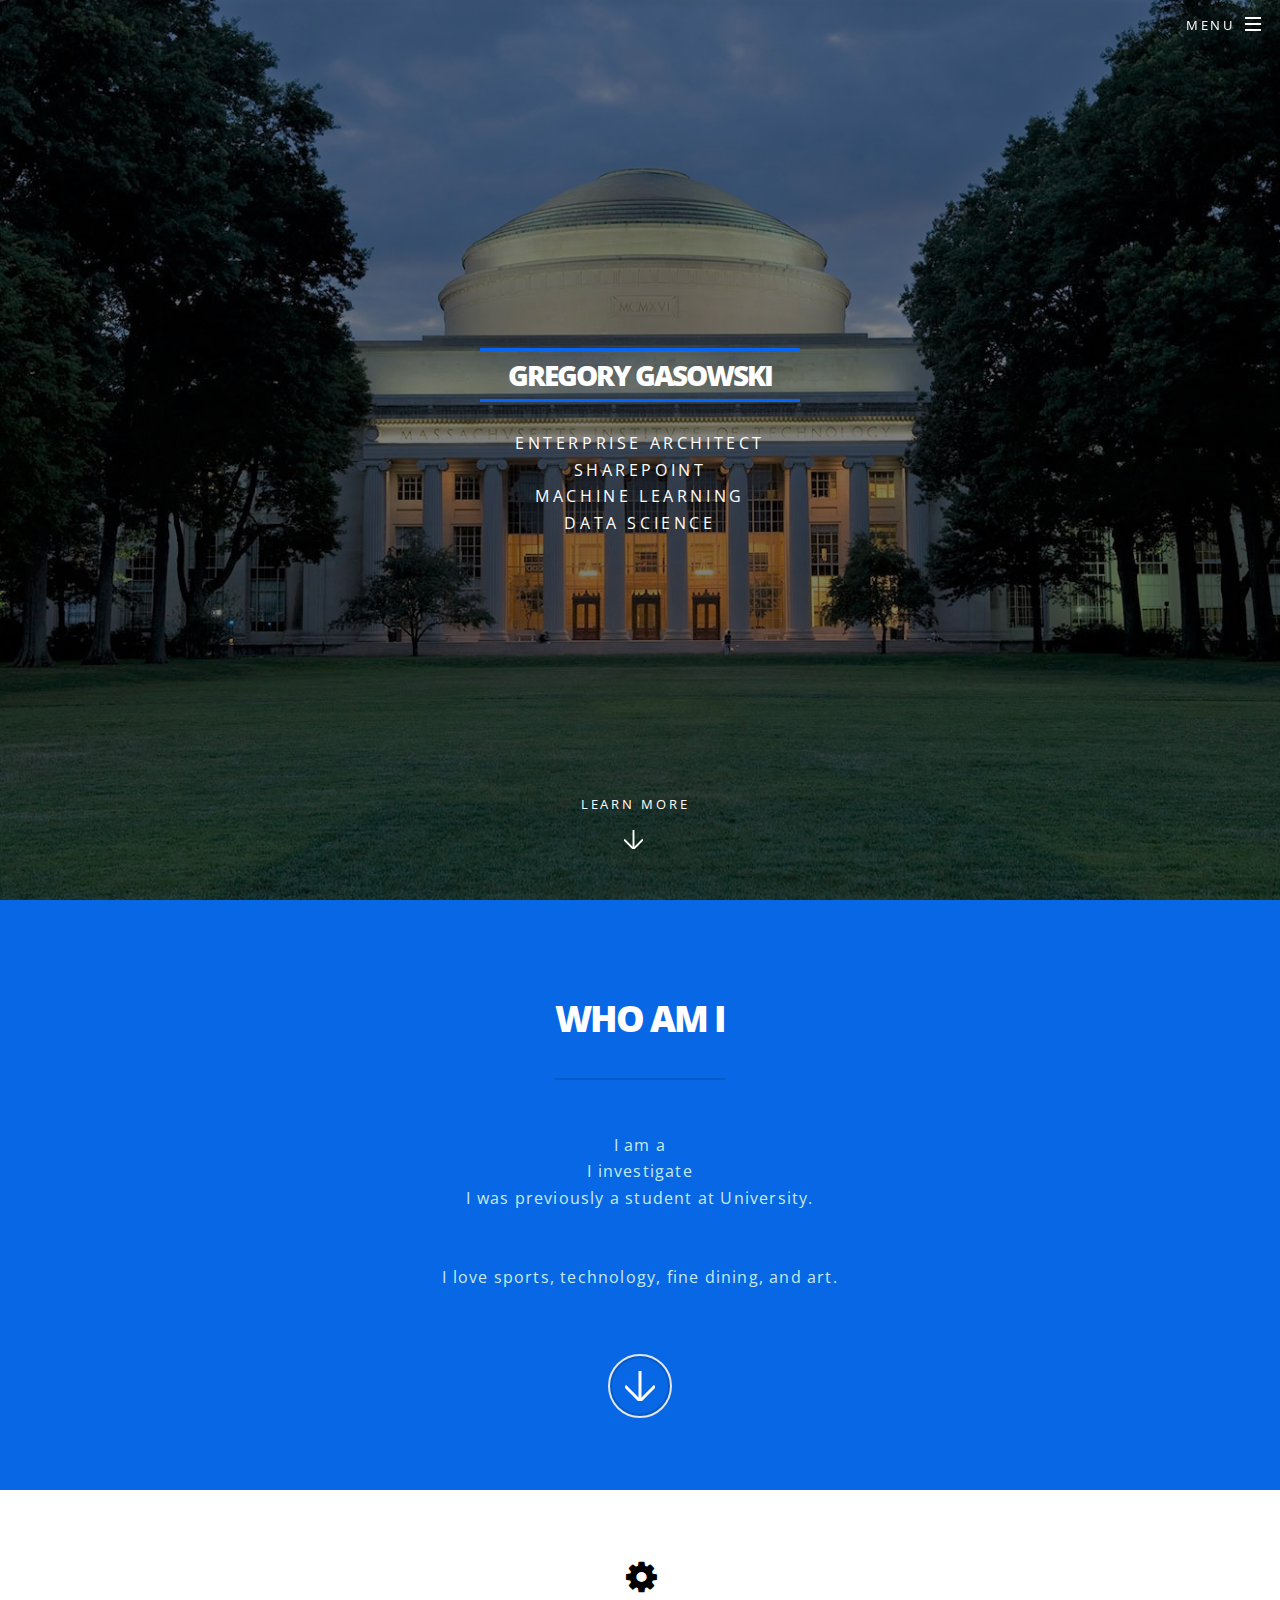
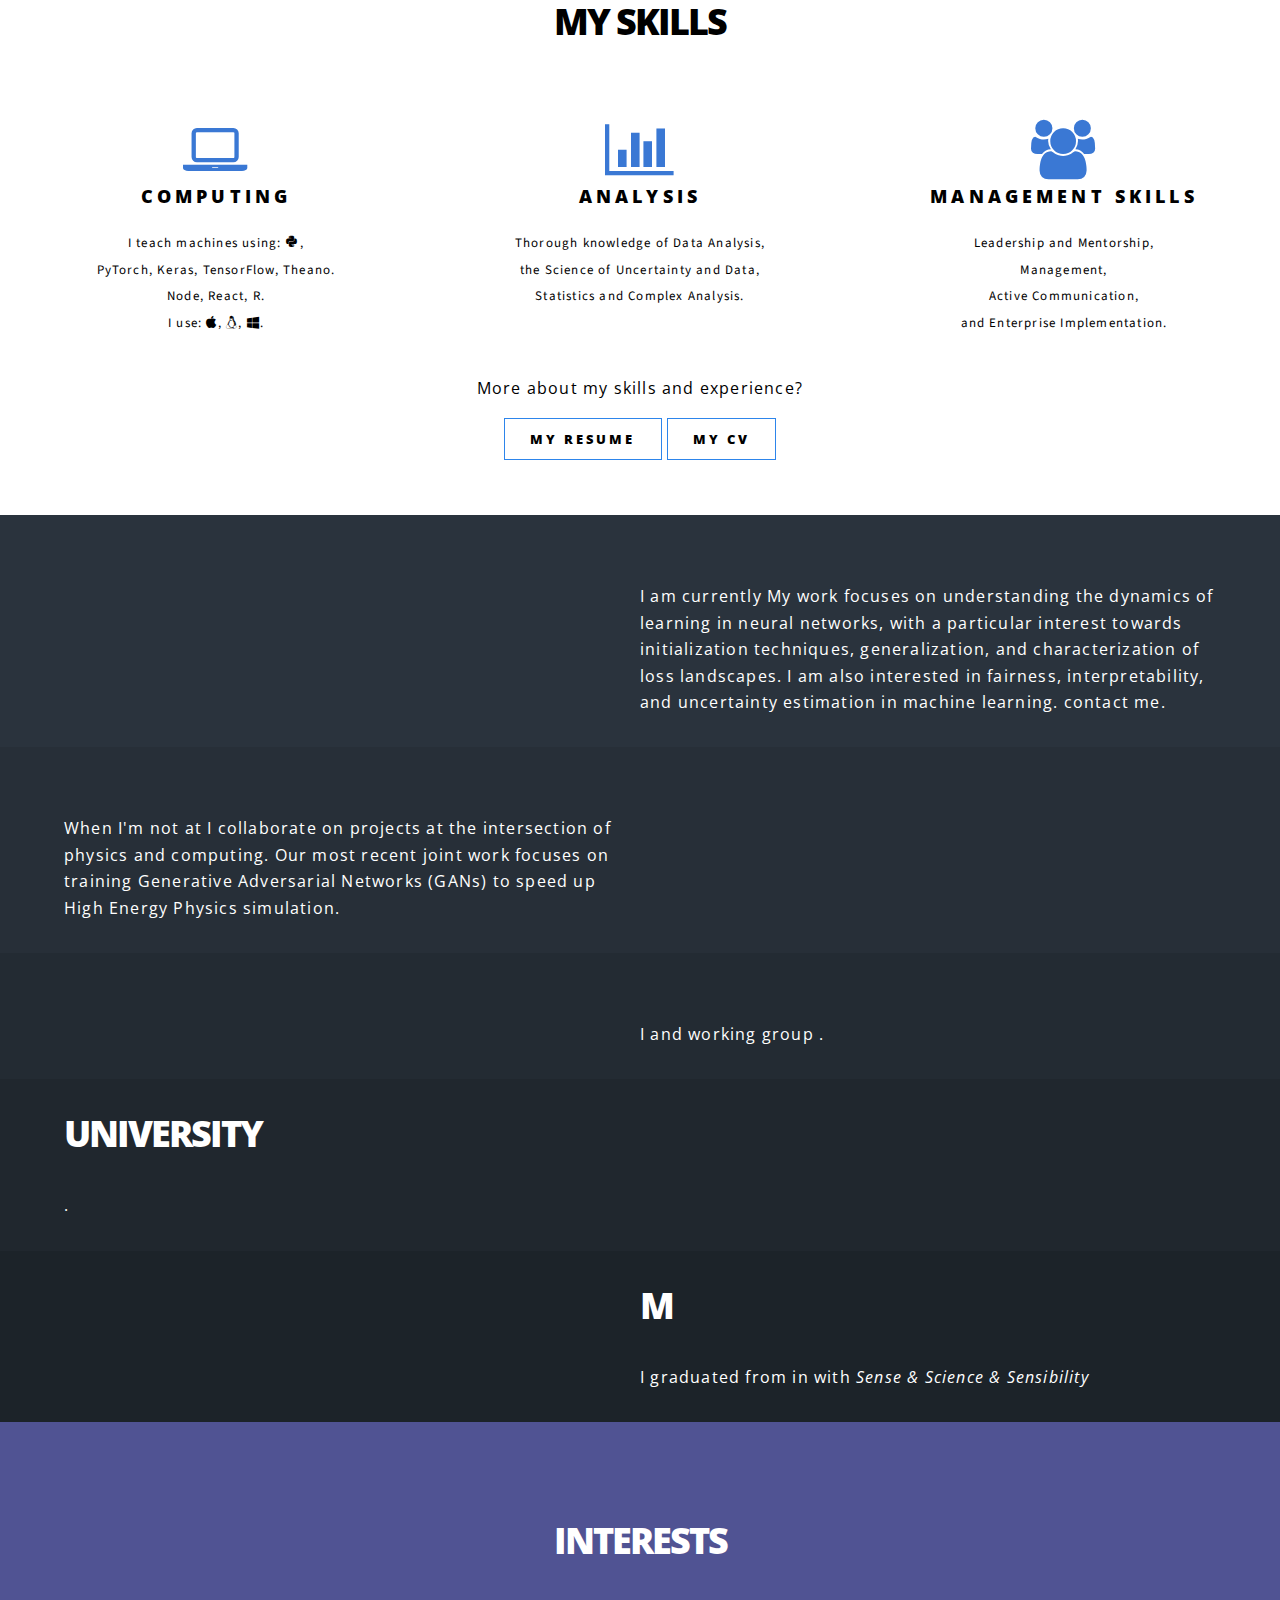
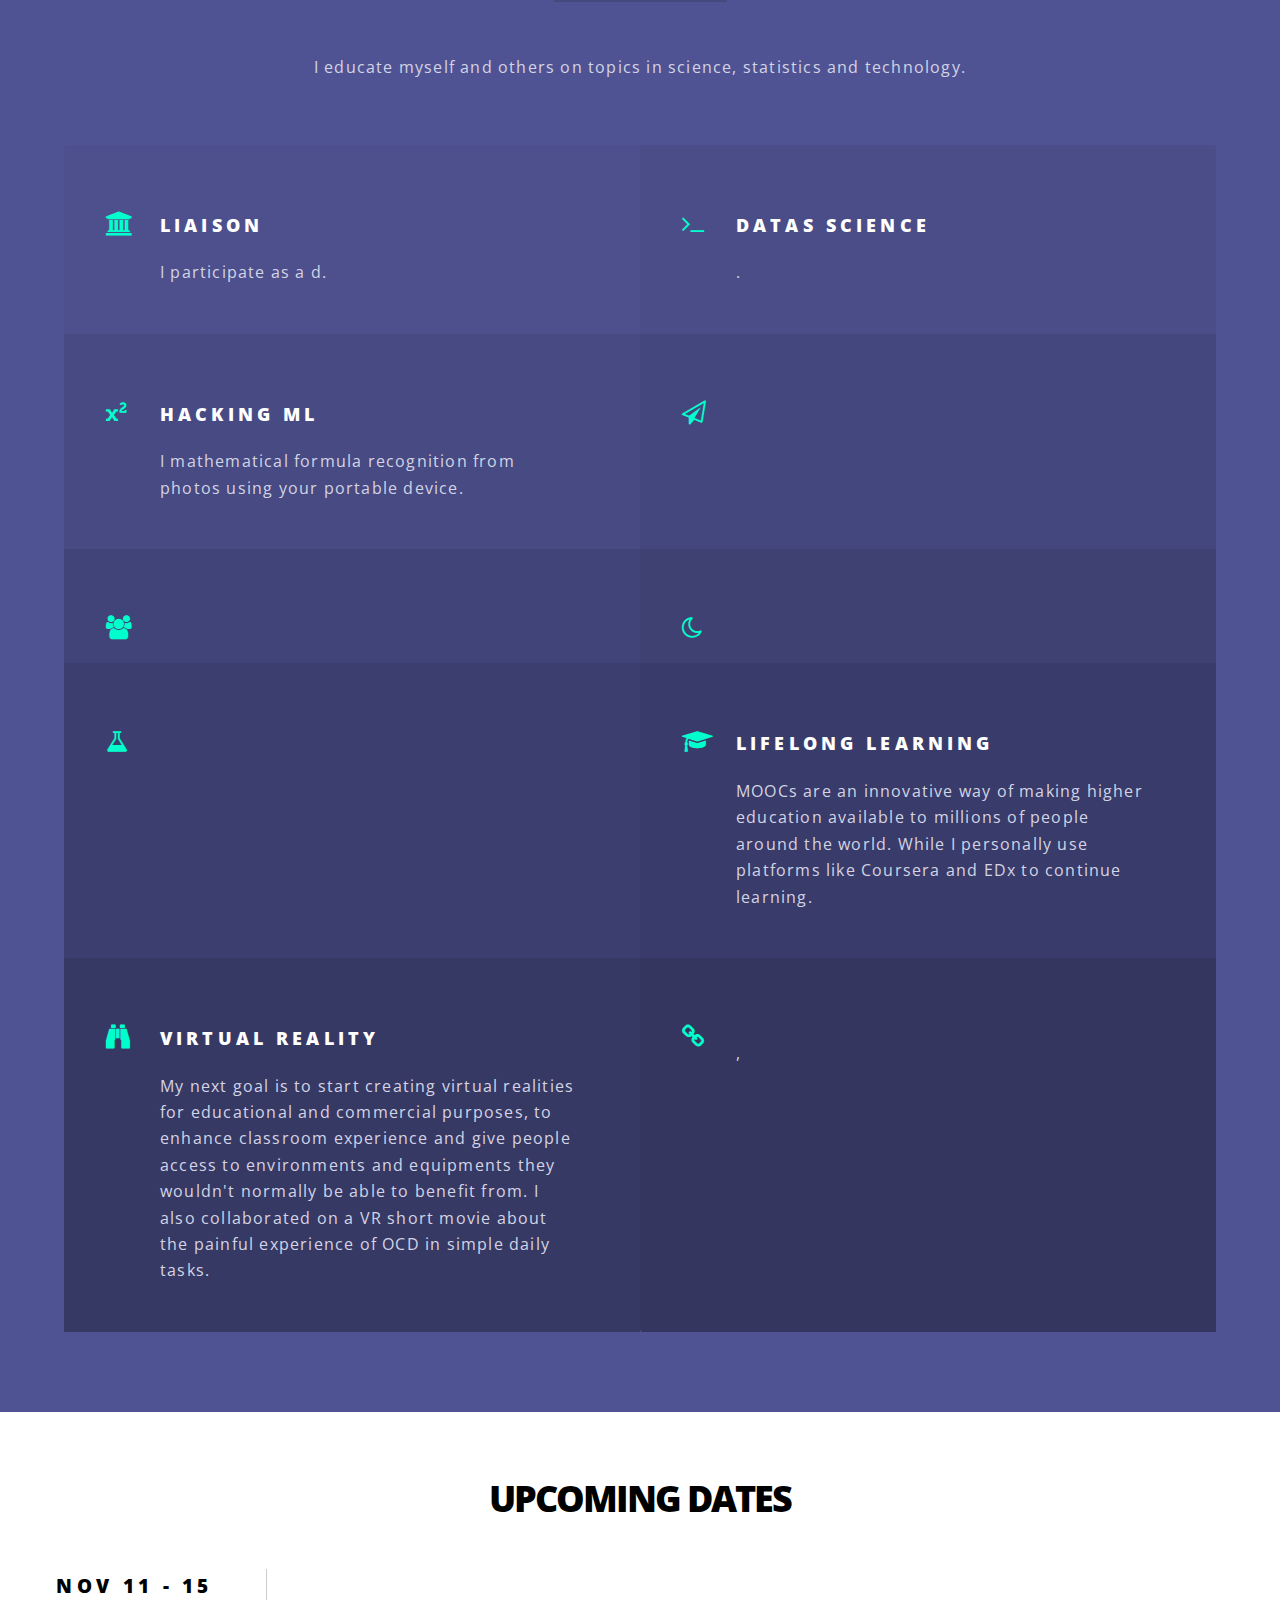
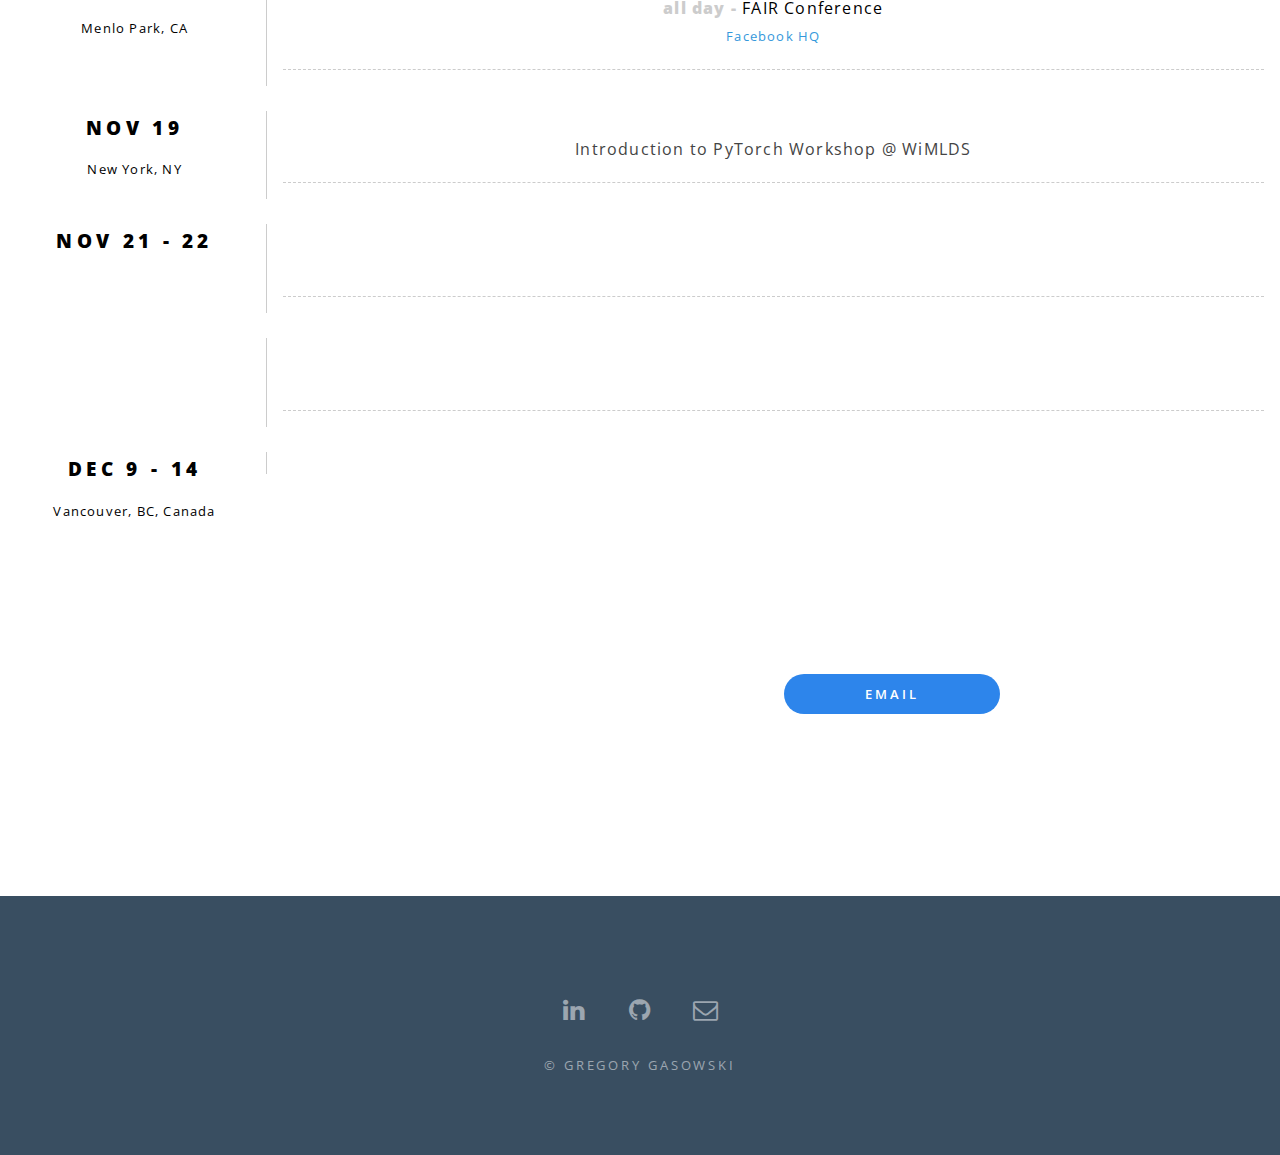
==== commit 06da72c7: "assests" ====
--- a/index.html
+++ b/index.html
@@ -94,7 +94,7 @@
 								<h2>Who am I<br />
 								</h2>
 								<p>
-									I'm a <br /> 
+									I am a <br /> 
 									I investigate <br /> 
 									I was previously a  student at <font color="">University</font>.<br /> 
 									<br /> 
@@ -131,7 +131,7 @@
 			                        </header>
 			                        <font size="2">
 			                        	<p style="font-family: 'Source Sans Pro', sans-serif">
-			                        		I machines using: <i class="icon-python"></i>,<br />
+			                        		I teach machines using: <i class="icon-python"></i>,<br />
 			                        		PyTorch, Keras, TensorFlow, Theano.<br />
 			                        		<!--I sometimes program in: <i class="icon-cplusplus"></i>, <i class="icon-c"></i>,<br />-->
 			                         		Node, React, R.<br />
--- a/assets/css/main.css
+++ b/assets/css/main.css
@@ -2238,7 +2238,7 @@
 		border-radius: 3px;
 		border: 0;
 		box-shadow: inset 0 0 0 2px #fff;
-		color: rgb(6, 101, 245);
+		color: #2d85eb;
 		cursor: pointer;
 		display: inline-block;
 		font-size: 0.8em;
@@ -2310,7 +2310,7 @@
 		input[type="button"].special,
 		button.special,
 		.button.special {
-			background-color: #334fed;
+			background-color: #2d85eb;
 			box-shadow: none !important;
 			color: #ffffff !important;
 		}
@@ -2320,7 +2320,7 @@
 			input[type="button"].special:hover,
 			button.special:hover,
 			.button.special:hover {
-				background-color: #334fed!important;
+				background-color: #2d85eb!important;
 			}
 
 			input[type="submit"].special:active,
@@ -2328,7 +2328,7 @@
 			input[type="button"].special:active,
 			button.special:active,
 			.button.special:active {
-				background-color: #334fed !important;
+				background-color: #2d85eb!important;
 			}
 
 		input[type="submit"].disabled, input[type="submit"]:disabled,
@@ -4357,7 +4357,7 @@
 		input[type="submit"],
 		input[type="reset"],
 		.button {
-			background-color: #E60082;
+			background-color: #2d85eb;
 			border: 0;
 			border-radius: 3.5em;
 			color: #fff;
@@ -4450,7 +4450,7 @@
             input[type="reset"].style3,
             .button.style3 {
 				background-color: inherit;
-                border: solid 1px #E60082;
+                border: solid 1px #2d85eb;
                 color: inherit;
                 border-radius: 0;
             }
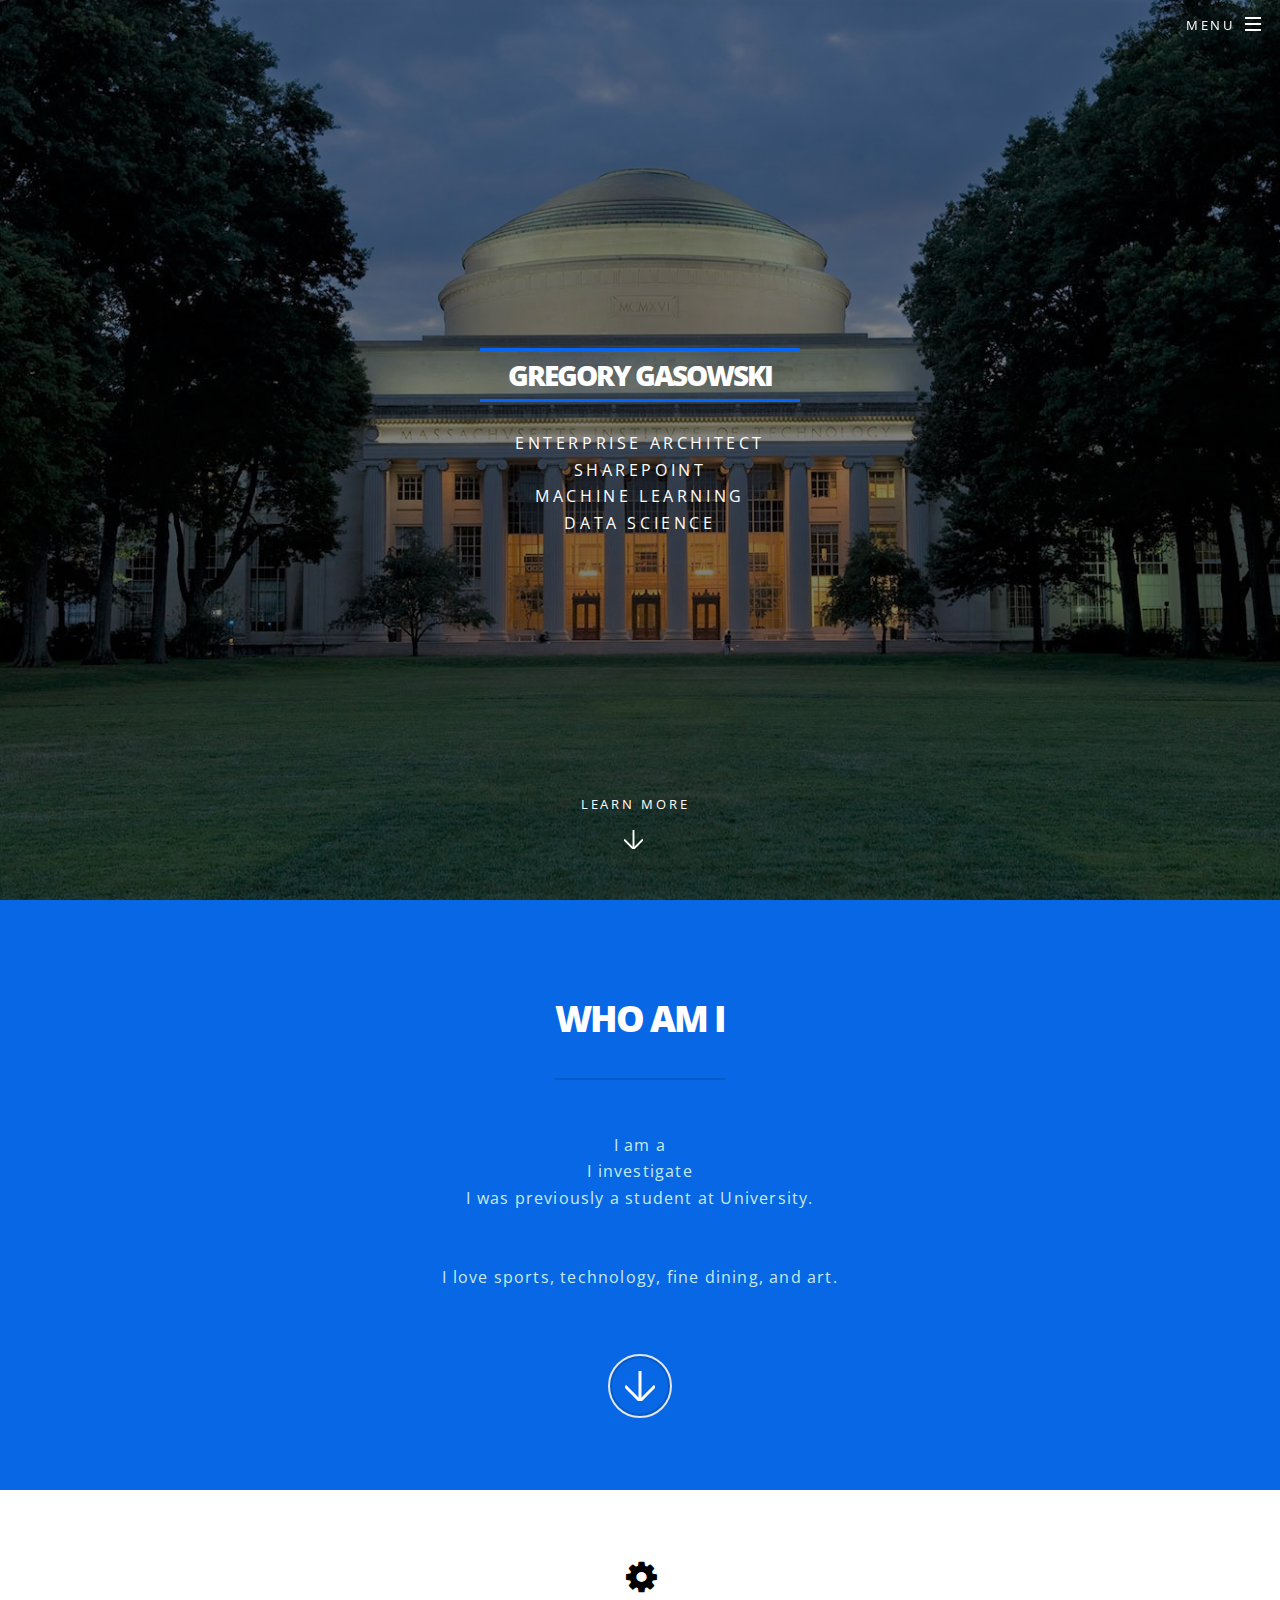
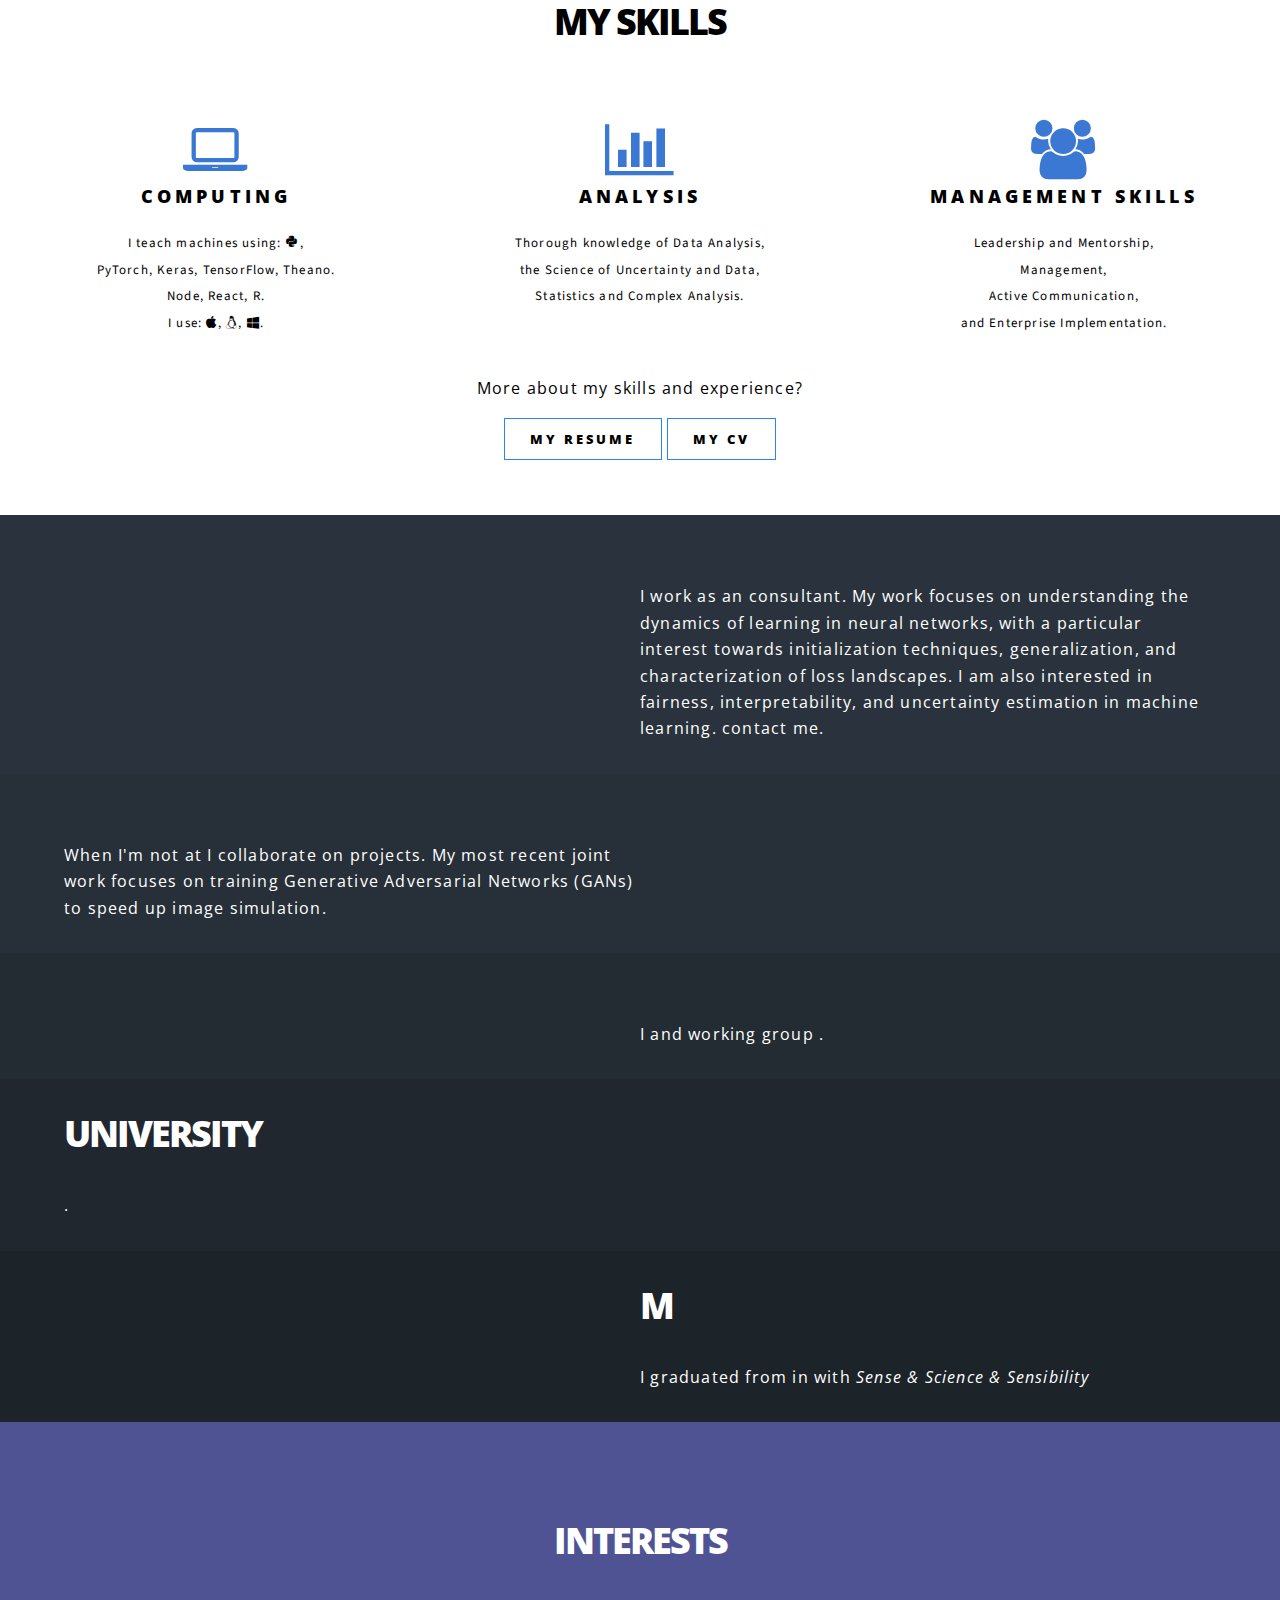
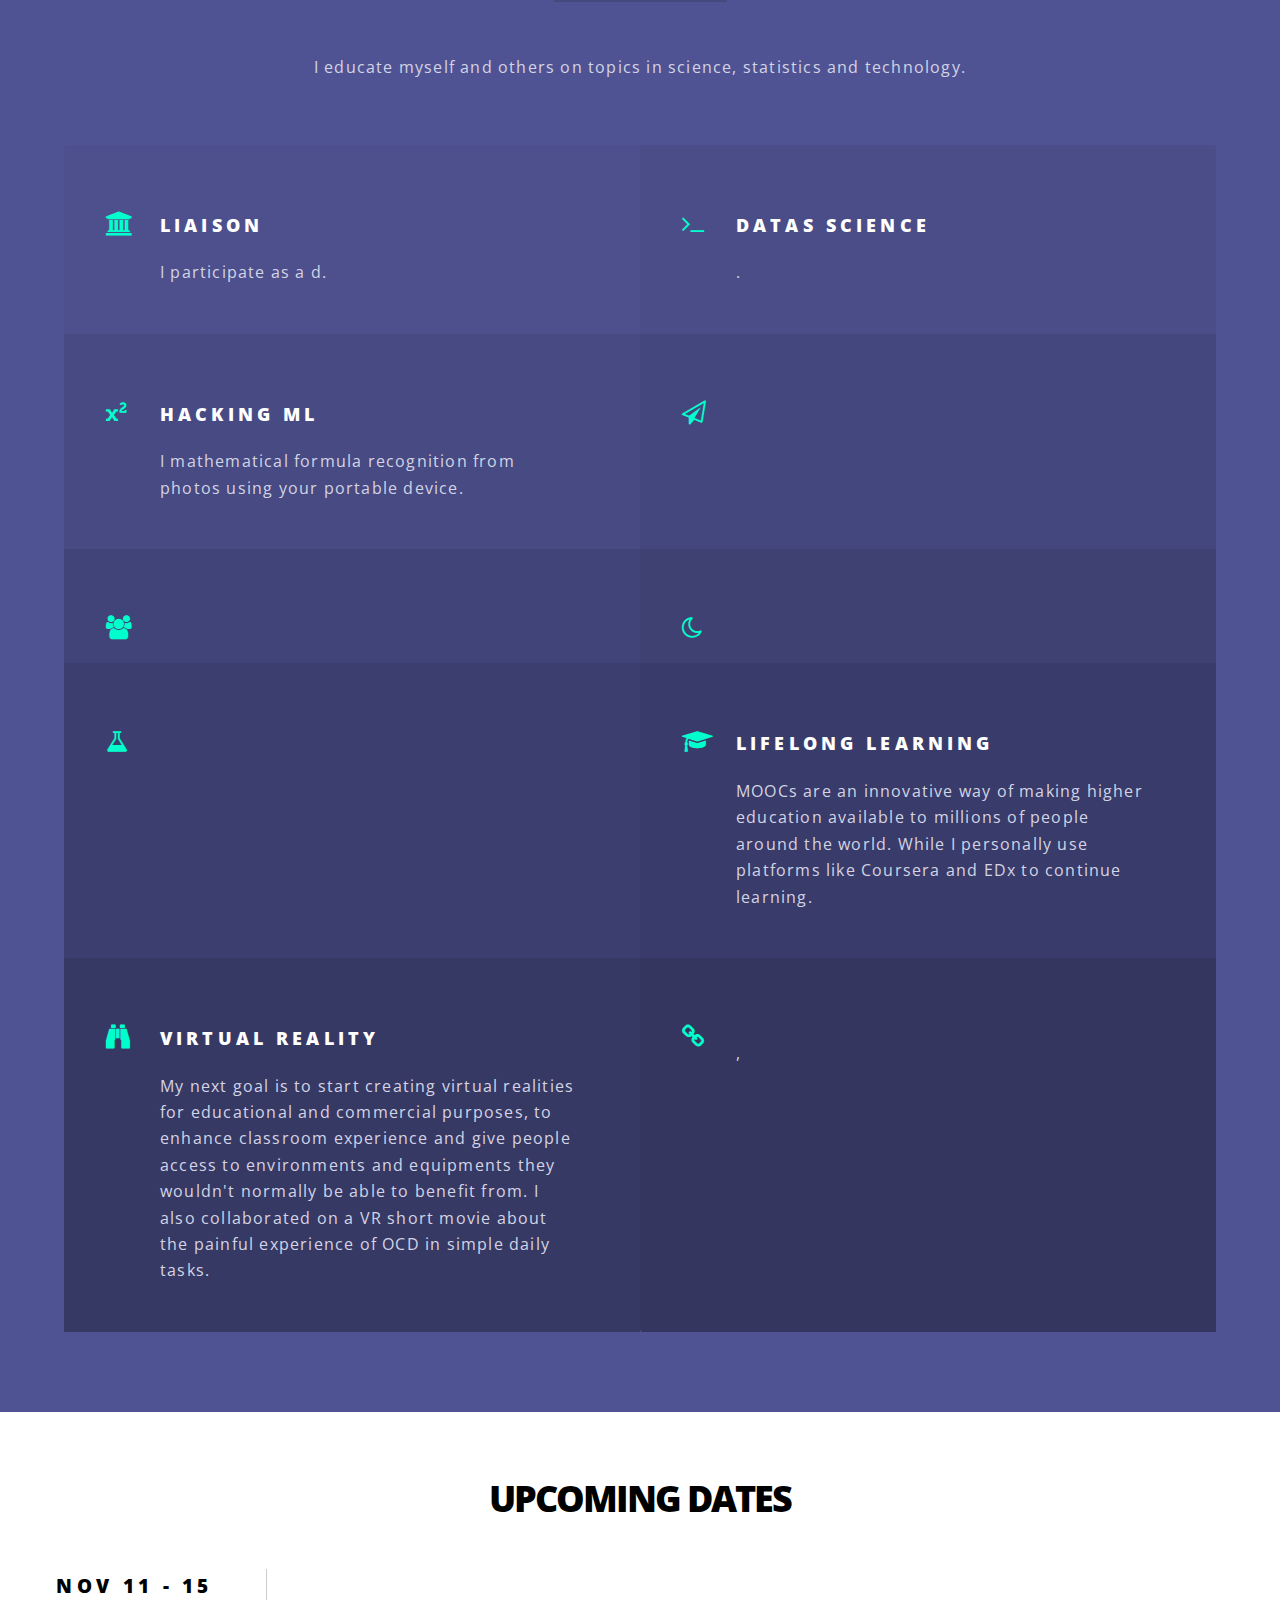
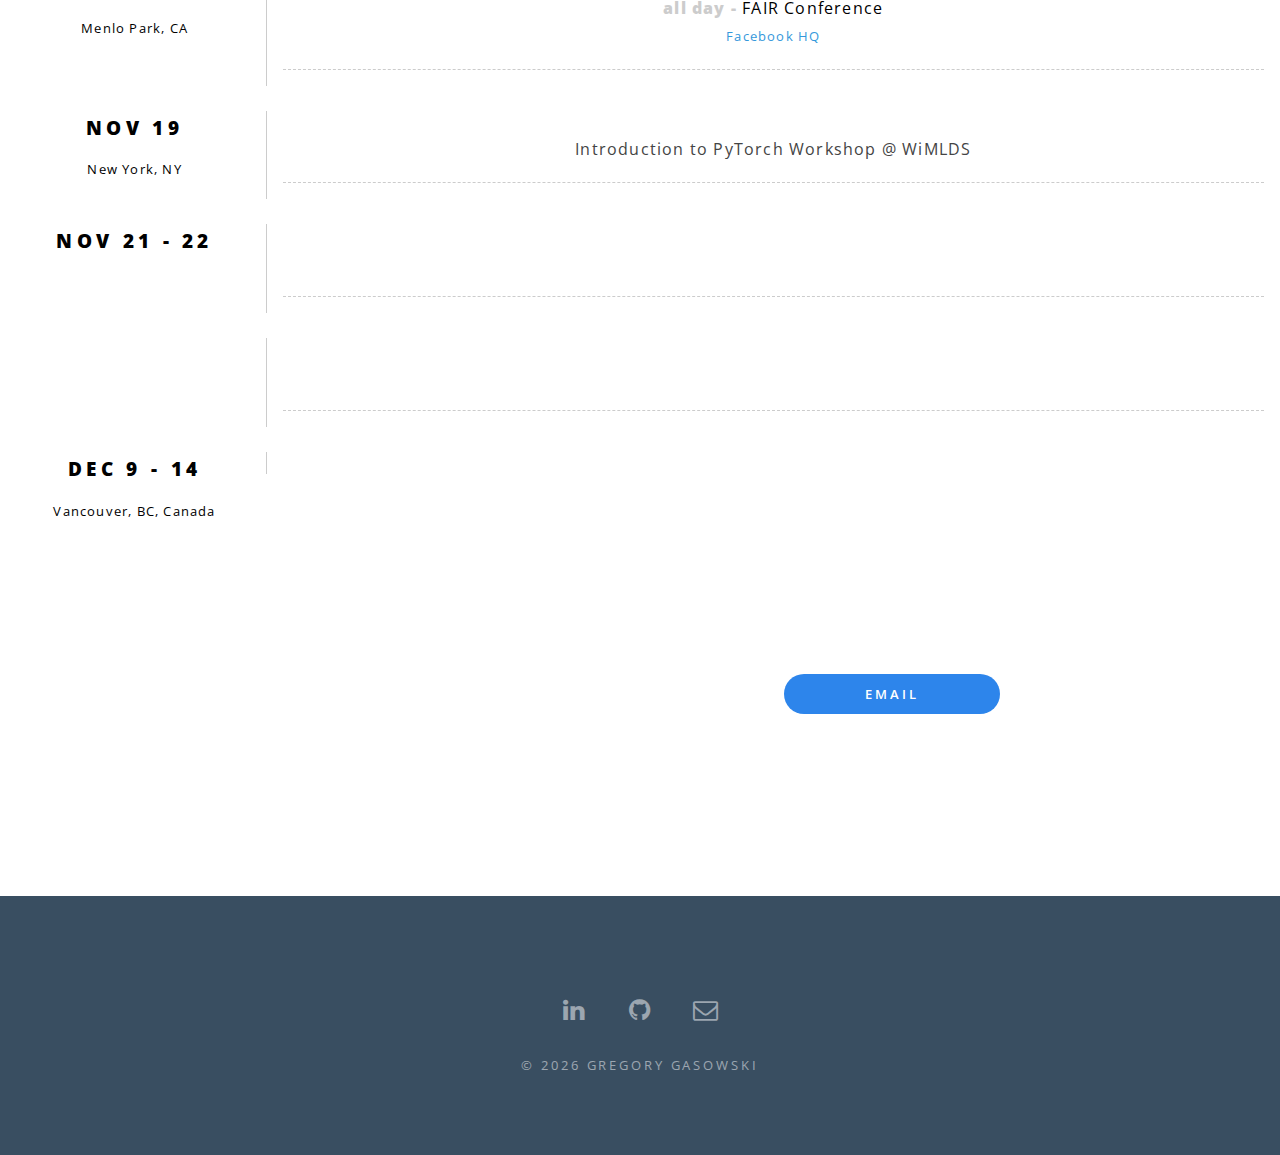
==== commit eea52f0f: "Update footer" ====
--- a/index.html
+++ b/index.html
@@ -190,20 +190,18 @@
 			            <!-- <a href="#work" class="button style4 down anchored"></a> -->
 			        </section>
 
-
-
 			        <!-- Experience -->
 			        <section id="experience" class="wrapper alt style2">
 			        	<section class="spotlight">
 			        		<div class="image"><img src="" alt="" /></div><div class="content">
 			        		<h2><a href=""></a></h2>
-			        			<p>I am currently   My work focuses on understanding the dynamics of learning in neural networks, with a particular interest towards initialization techniques, generalization, and characterization of loss landscapes. I am also interested in fairness, interpretability, and uncertainty estimation in machine learning. <a href="#cta">contact me</a>.</p>
+			        			<p>I work as an consultant. My work focuses on understanding the dynamics of learning in neural networks, with a particular interest towards initialization techniques, generalization, and characterization of loss landscapes. I am also interested in fairness, interpretability, and uncertainty estimation in machine learning. <a href="gregory.gasowski@gmail.com">contact me</a>.</p>
 			        		</div>
 			        	</section>
 			        	<section class="spotlight">
 			        		<div class="image"><img src="" alt="" /></div><div class="content">
 			        		<h2><a href="./atlas_splash.html"></a></h2>
-			        			<p>When I'm not at  I collaborate on projects at the intersection of physics and computing. Our most recent joint work focuses on training Generative Adversarial Networks (GANs) to speed up High Energy Physics simulation.</p>
+			        			<p>When I'm not at  I collaborate on projects. My most recent joint work focuses on training Generative Adversarial Networks (GANs) to speed up image simulation.</p>
 			        		</div>
 			        	</section>
 			        	<section class="spotlight">
@@ -403,7 +401,7 @@
 							<li><a href="mailto:gregory.gasowski@gmail.comu" class="icon fa-envelope-o"><span class="label">Email</span></a></li>
 						</ul>
 						<ul class="copyright">
-							<li>&copy; Gregory Gasowski</li>
+							<li>&copy; <span id="year"></span> Gregory Gasowski</li>
 						</ul>
 					</footer>
 
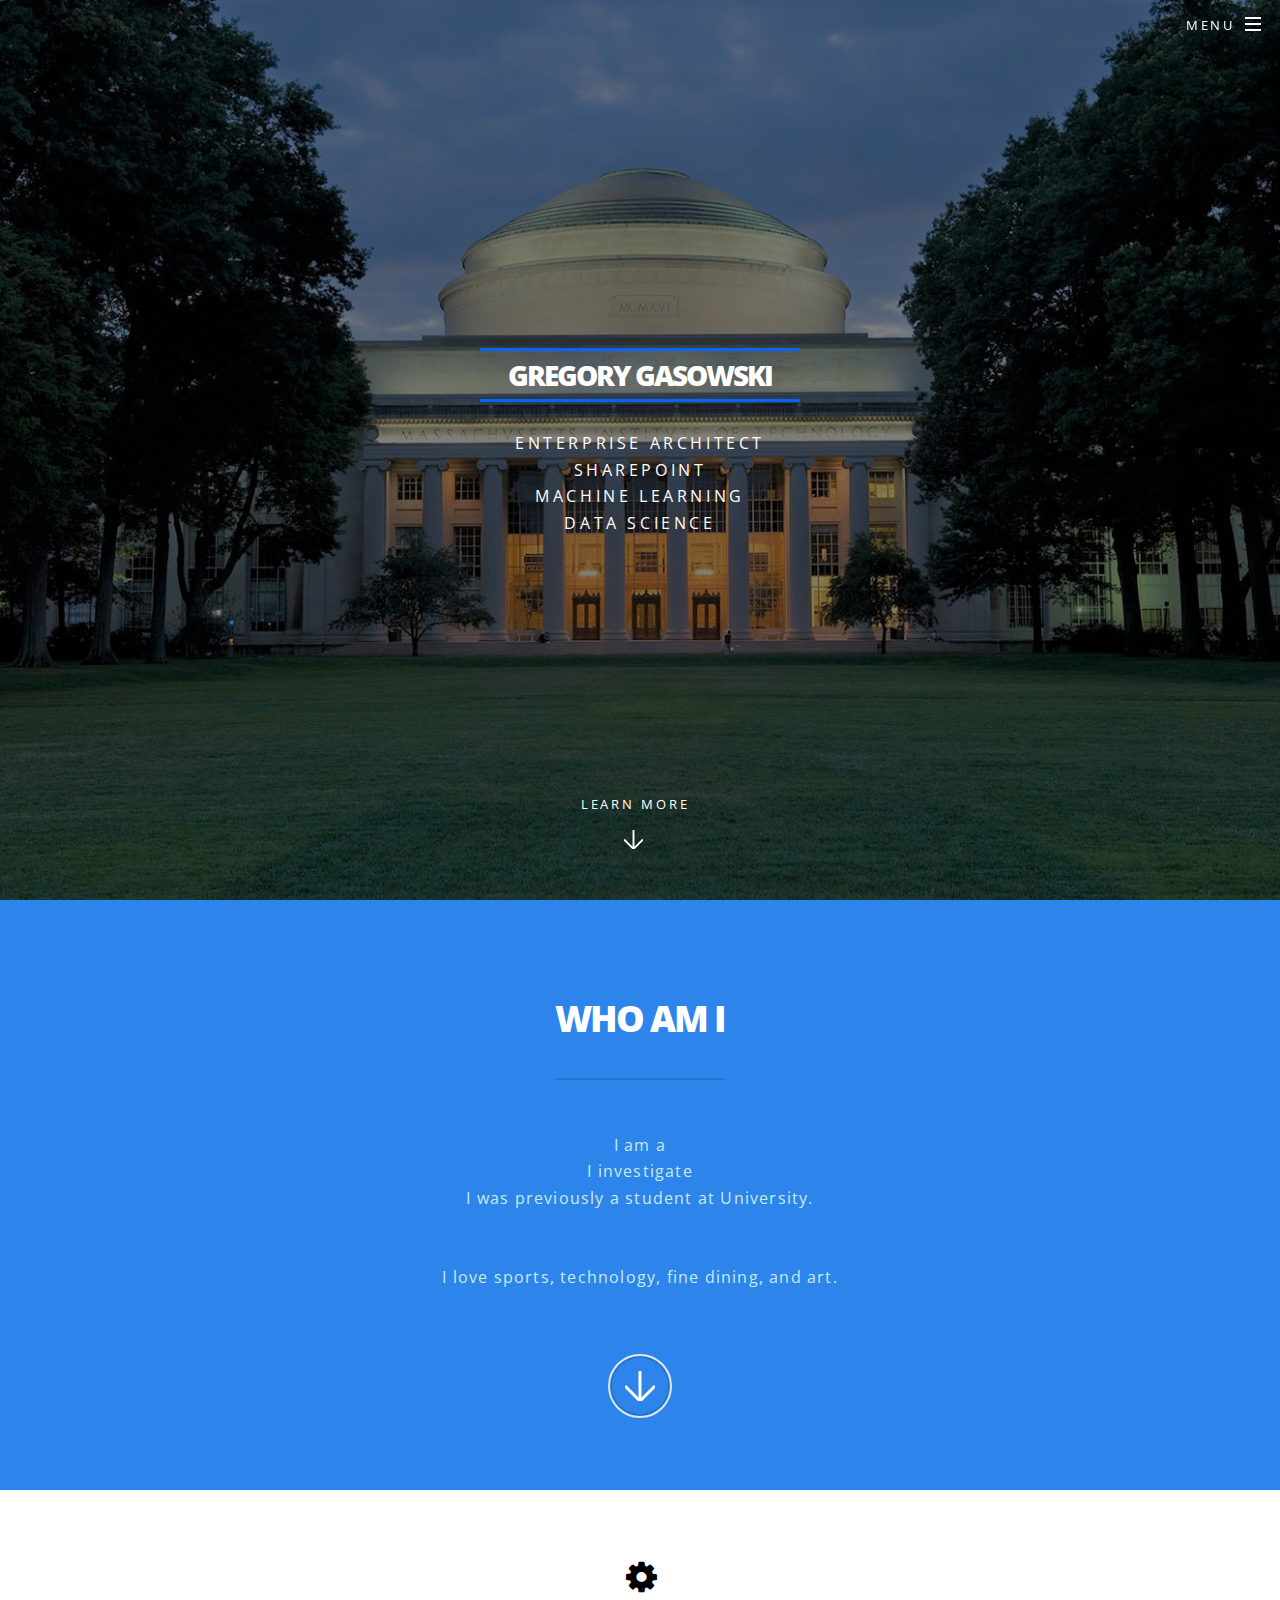
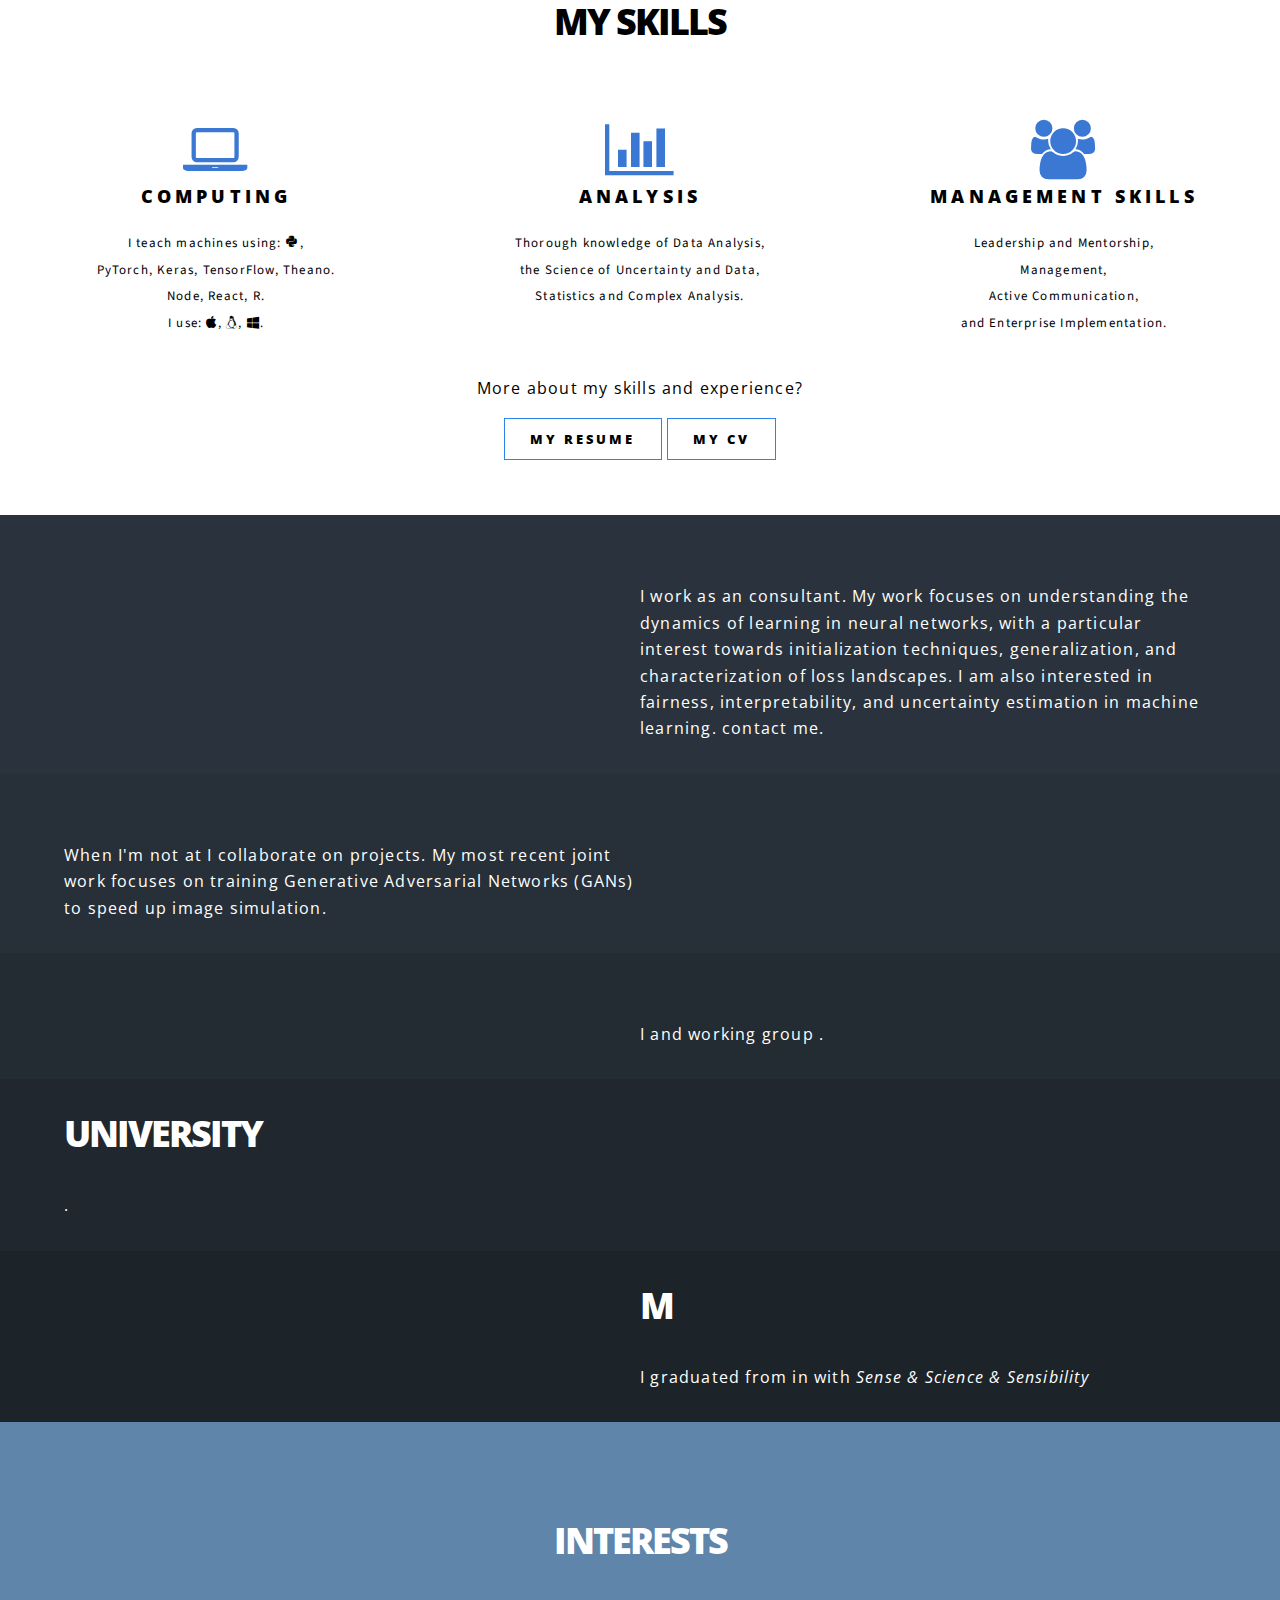
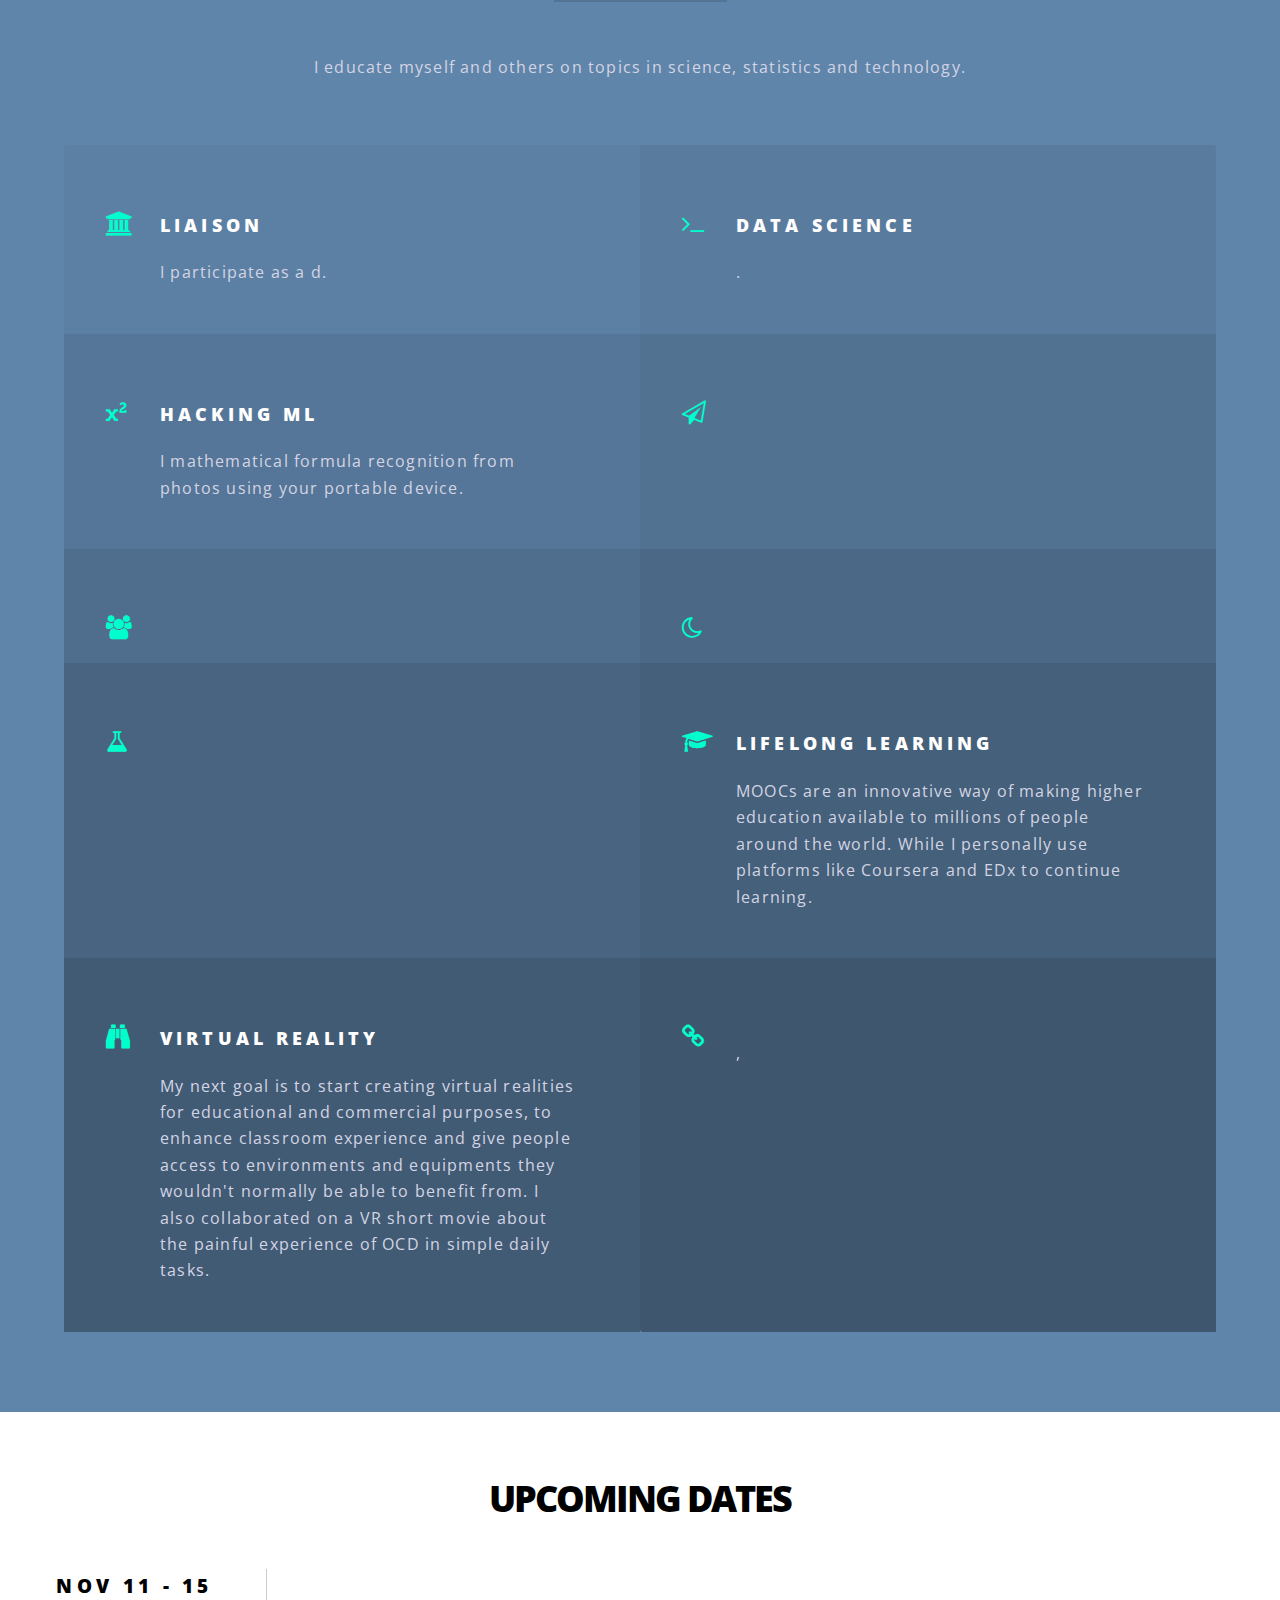
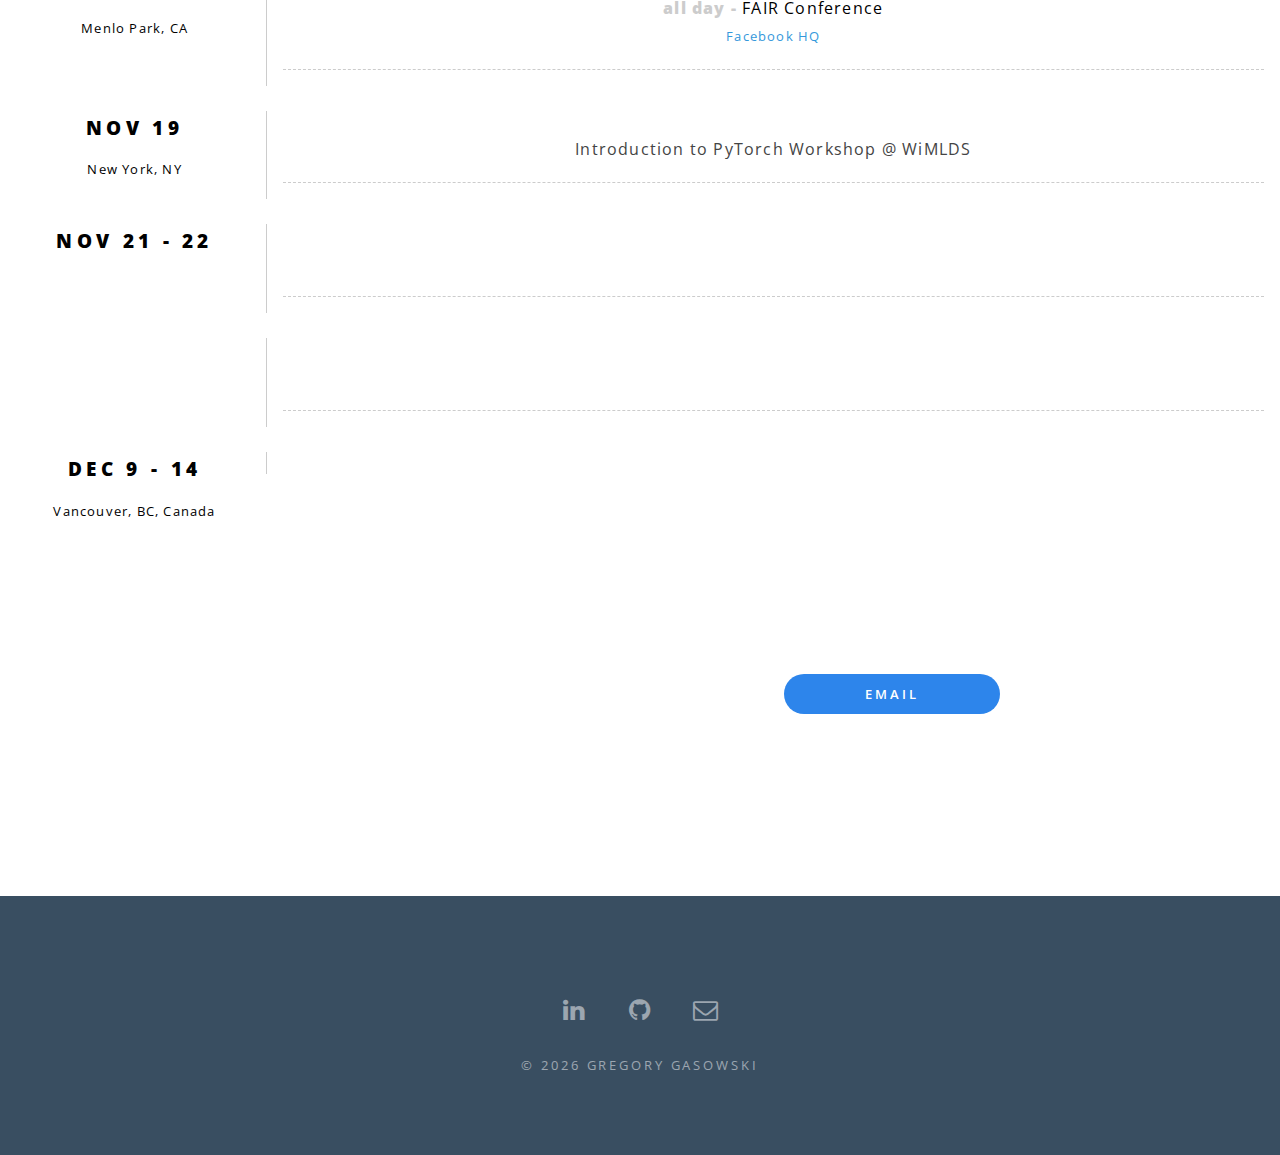
==== commit 674c8ea9: "update wrraper colors" ====
--- a/index.html
+++ b/index.html
@@ -237,7 +237,7 @@
 									<p>I participate as a <a href=""></a> d.</p>
 								</li>
 								<li class="icon fa-terminal">
-									<h3>Datas Science</h3>
+									<h3>Data Science</h3>
 									<p>.</p>
 								</li>
 								<li class="icon fa-superscript">
--- a/assets/css/main.css
+++ b/assets/css/main.css
@@ -1702,7 +1702,7 @@
 		input[type="email"]:focus,
 		select:focus,
 		textarea:focus {
-			box-shadow: 0 0 0 2px #21b2a6;
+			box-shadow: 0 0 0 2px #2d85eb;
 		}
 
 	.select-wrapper {
@@ -2756,7 +2756,7 @@
 		}
 
 		.wrapper.style1 {
-			background-color: #0767e4;
+			background-color: #2d85eb;
 			color: #c7ebe8;
 		}
 
@@ -2914,7 +2914,7 @@
 		}
 
 		.wrapper.style3 {
-			background-color: #505393;
+			background-color: #6085aa;
 			color: #d3d4e4;
 		}
 
@@ -3369,7 +3369,7 @@
 		-webkit-transition: background-color 0.2s ease;
 		-ms-transition: background-color 0.2s ease;
 		transition: background-color 0.2s ease;
-		background: #6085aa;
+		background: #2d85eb;
 		height: 3em;
 		left: 0;
 		line-height: 3em;
@@ -4039,7 +4039,7 @@
     color: #FFFF99;
 	}
 
-	a#overwhite:hover {color:hotpink}
+	a#overwhite:hover {color:rgb(105, 108, 255)}
 
 
 	sub {
@@ -4431,7 +4431,7 @@
 				background-color: transparent;  
 				/*transparent;*/
 				border: solid 2px #e5e6e7;
-				color: #BE006B;
+				color: #2d85eb;
 			}
 
 				input[type="button"].style2:hover,
